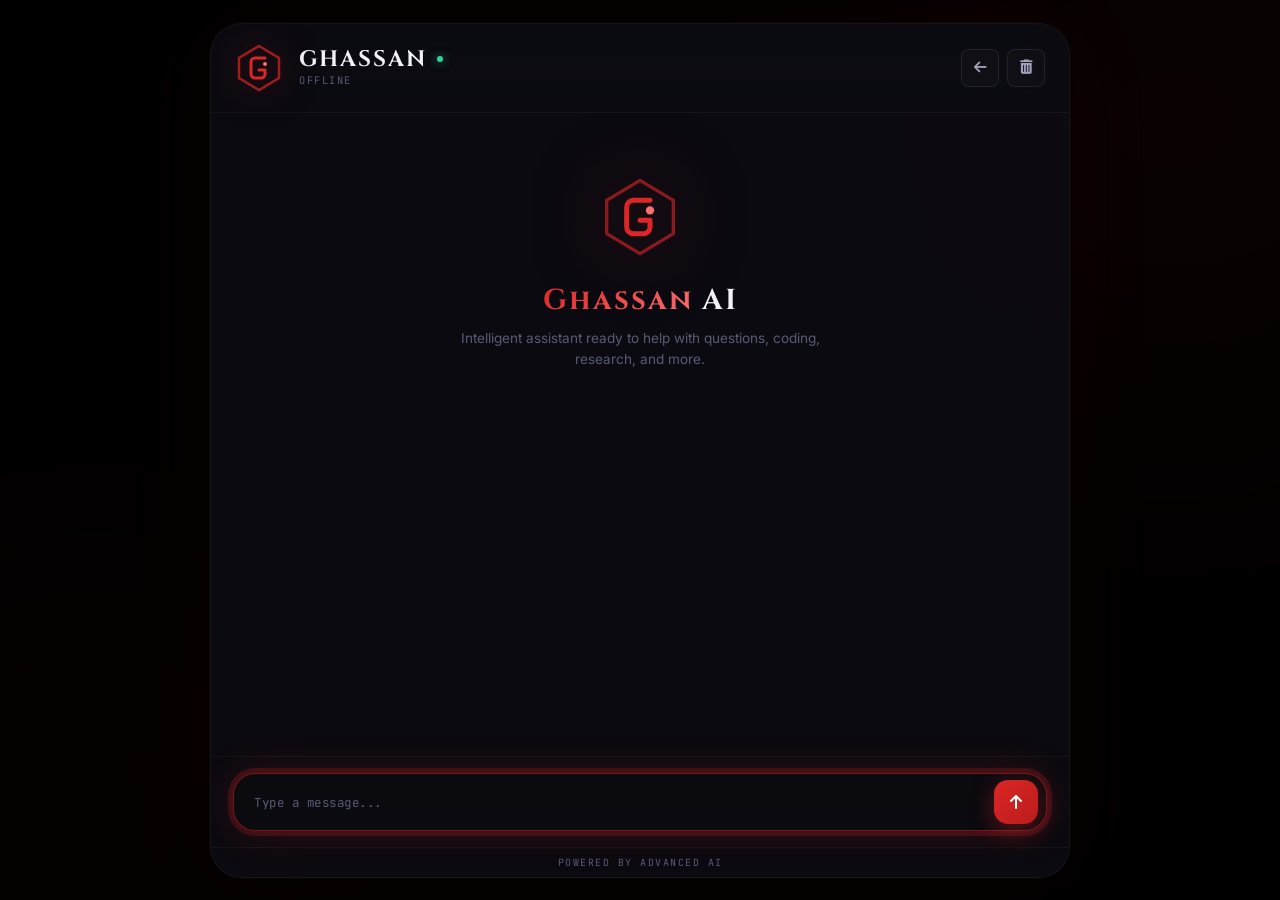
==== ai/index.html @ feee6c97 "Rebuild the hub: modular architecture, new design system, upgraded features The site was a single 2," ====
<!DOCTYPE html>
<html lang="en">
<head>
  <meta charset="UTF-8">
  <meta name="viewport" content="width=device-width, initial-scale=1.0, maximum-scale=1.0, user-scalable=yes">
  <title>Ghassan AI</title>
  <link rel="preconnect" href="https://fonts.googleapis.com">
  <link rel="preconnect" href="https://fonts.gstatic.com" crossorigin>
  <link href="https://fonts.googleapis.com/css2?family=Cinzel:wght@400;500;600;700;800;900&family=Inter:wght@300;400;500;600;700;800;900&family=JetBrains+Mono:wght@400;500;600;700&display=swap" rel="stylesheet">
  <!-- Font Awesome 6 for icons -->
  <link rel="stylesheet" href="https://cdnjs.cloudflare.com/ajax/libs/font-awesome/6.0.0-beta3/css/all.min.css">
  <style>
    :root {
      --bg-void: #000000;
      --bg-deep: #030409;
      --bg-surface: #0a0a0f;
      --bg-elevated: #0f0f18;
      --bg-glass: rgba(15, 15, 24, 0.7);
      --accent-primary: #dc2626;
      --accent-secondary: #ef4444;
      --accent-tertiary: #f87171;
      --accent-glow-subtle: rgba(220, 38, 38, 0.2);
      --accent-glow-medium: rgba(220, 38, 38, 0.4);
      --accent-glow-strong: rgba(220, 38, 38, 0.6);
      --text-primary: #f1f1f7;
      --text-secondary: #a0a0bb;
      --text-muted: #5a5a78;
      --border-subtle: rgba(255, 255, 255, 0.04);
      --border-medium: rgba(255, 255, 255, 0.08);
      --border-strong: rgba(255, 255, 255, 0.12);
      --success: #34d399;
      --warning: #fbbf24;
      --danger: #f87171;
      --radius-xl: 32px;
      --radius-lg: 22px;
      --radius-md: 16px;
      --radius-sm: 12px;
      --radius-xs: 8px;
      --transition-fast: 0.2s cubic-bezier(0.4, 0, 0.2, 1);
      --transition-smooth: 0.35s cubic-bezier(0.4, 0, 0.2, 1);
    }

    * {
      margin: 0;
      padding: 0;
      box-sizing: border-box;
    }

    body {
      font-family: 'Inter', -apple-system, BlinkMacSystemFont, sans-serif;
      background: var(--bg-void);
      height: 100vh;
      display: flex;
      justify-content: center;
      align-items: center;
      padding: 8px;
      overflow: hidden;
    }

    /* Ambient background layers */
    .ambient-layer {
      position: fixed;
      pointer-events: none;
      z-index: 0;
    }

    .ambient-grid {
      inset: 0;
      background-image: 
        linear-gradient(rgba(220, 38, 38, 0.025) 1px, transparent 1px),
        linear-gradient(90deg, rgba(220, 38, 38, 0.025) 1px, transparent 1px);
      background-size: 80px 80px;
      mask-image: radial-gradient(ellipse at 50% 50%, black 25%, transparent 75%);
    }

    .ambient-orb {
      border-radius: 50%;
      filter: blur(140px);
      animation: orbDrift 16s ease-in-out infinite;
    }

    .ambient-orb.orb-a {
      width: 600px;
      height: 600px;
      background: rgba(220, 38, 38, 0.05);
      top: -20%;
      right: -15%;
      animation-delay: 0s;
    }

    .ambient-orb.orb-b {
      width: 450px;
      height: 450px;
      background: rgba(239, 68, 68, 0.04);
      bottom: -15%;
      left: -10%;
      animation-delay: -8s;
    }

    .ambient-orb.orb-c {
      width: 300px;
      height: 300px;
      background: rgba(248, 113, 113, 0.03);
      top: 40%;
      left: 50%;
      animation-delay: -4s;
    }

    @keyframes orbDrift {
      0%, 100% { transform: translate(0, 0) scale(1) rotate(0deg); }
      25% { transform: translate(4%, -3%) scale(1.08) rotate(2deg); }
      50% { transform: translate(-2%, 3%) scale(0.94) rotate(-1deg); }
      75% { transform: translate(-3%, -1%) scale(1.04) rotate(1deg); }
    }

    /* Main shell */
    .shell {
      position: relative;
      z-index: 1;
      width: 100%;
      max-width: 860px;
      height: 95vh;
      background: var(--bg-glass);
      backdrop-filter: blur(40px) saturate(120%);
      -webkit-backdrop-filter: blur(40px) saturate(120%);
      border-radius: var(--radius-xl);
      border: 1px solid var(--border-subtle);
      box-shadow: 
        0 0 0 1px rgba(255, 255, 255, 0.02),
        0 8px 32px rgba(0, 0, 0, 0.5),
        0 0 100px rgba(220, 38, 38, 0.06),
        inset 0 1px 0 rgba(255, 255, 255, 0.02);
      display: flex;
      flex-direction: column;
      overflow: hidden;
    }

    /* Header */
    .shell-header {
      padding: 20px 24px;
      display: flex;
      align-items: center;
      gap: 16px;
      border-bottom: 1px solid var(--border-subtle);
      background: rgba(10, 10, 15, 0.6);
      backdrop-filter: blur(20px);
      -webkit-backdrop-filter: blur(20px);
    }

    .logo-mark {
      width: 48px;
      height: 48px;
      position: relative;
      flex-shrink: 0;
    }

    .logo-mark svg {
      width: 100%;
      height: 100%;
      filter: drop-shadow(0 0 20px rgba(220, 38, 38, 0.5));
      animation: logoGlow 4s ease-in-out infinite;
    }

    @keyframes logoGlow {
      0%, 100% { filter: drop-shadow(0 0 20px rgba(220, 38, 38, 0.5)); }
      50% { filter: drop-shadow(0 0 35px rgba(239, 68, 68, 0.7)); }
    }

    .header-info {
      flex: 1;
      min-width: 0;
    }

    .header-info .brand-name {
      font-family: 'Cinzel', serif;
      font-size: 1.4rem;
      font-weight: 700;
      color: var(--text-primary);
      letter-spacing: 2px;
      display: flex;
      align-items: center;
      gap: 10px;
      line-height: 1;
    }

    .header-info .brand-name .dot {
      width: 6px;
      height: 6px;
      background: var(--success);
      border-radius: 50%;
      box-shadow: 0 0 10px rgba(52, 211, 153, 0.7);
      animation: dotPulse 2.5s infinite;
    }

    @keyframes dotPulse {
      0%, 100% { box-shadow: 0 0 8px rgba(52, 211, 153, 0.6); }
      50% { box-shadow: 0 0 20px rgba(52, 211, 153, 1); }
    }

    .header-info .subtitle {
      font-family: 'JetBrains Mono', monospace;
      font-size: 0.65rem;
      color: var(--text-muted);
      letter-spacing: 1.5px;
      text-transform: uppercase;
      margin-top: 3px;
    }

    .header-actions {
      display: flex;
      gap: 8px;
    }

    .btn-ghost {
      width: 38px;
      height: 38px;
      border-radius: var(--radius-xs);
      background: rgba(255, 255, 255, 0.02);
      border: 1px solid var(--border-medium);
      color: var(--text-secondary);
      cursor: pointer;
      display: flex;
      align-items: center;
      justify-content: center;
      transition: var(--transition-fast);
      font-size: 0.9rem;
      text-decoration: none;
    }

    .btn-ghost:hover {
      background: rgba(220, 38, 38, 0.1);
      border-color: rgba(220, 38, 38, 0.4);
      color: var(--accent-secondary);
      box-shadow: 0 0 20px var(--accent-glow-subtle);
    }

    /* Messages area */
    .msg-area {
      flex: 1;
      overflow-y: auto;
      padding: 24px;
      display: flex;
      flex-direction: column;
      gap: 20px;
      scroll-behavior: smooth;
    }

    .msg-area::-webkit-scrollbar {
      width: 3px;
    }

    .msg-area::-webkit-scrollbar-track {
      background: transparent;
    }

    .msg-area::-webkit-scrollbar-thumb {
      background: var(--border-strong);
      border-radius: 10px;
    }

    /* Welcome panel – now clean without chips */
    .welcome {
      text-align: center;
      padding: 40px 20px 10px;
      animation: fadeSlideIn 0.7s ease;
    }

    @keyframes fadeSlideIn {
      from { opacity: 0; transform: translateY(24px); }
      to { opacity: 1; transform: translateY(0); }
    }

    .welcome .logo-lg {
      width: 80px;
      height: 80px;
      margin: 0 auto 24px;
    }

    .welcome .logo-lg svg {
      width: 100%;
      height: 100%;
      filter: drop-shadow(0 0 40px rgba(220, 38, 38, 0.6));
    }

    .welcome h2 {
      font-family: 'Cinzel', serif;
      font-size: 1.8rem;
      font-weight: 700;
      color: var(--text-primary);
      letter-spacing: 2px;
      margin-bottom: 8px;
    }

    .welcome h2 .accent {
      background: linear-gradient(135deg, var(--accent-primary), var(--accent-tertiary));
      -webkit-background-clip: text;
      -webkit-text-fill-color: transparent;
      background-clip: text;
    }

    .welcome .desc {
      color: var(--text-muted);
      font-size: 0.85rem;
      margin-bottom: 28px;
      line-height: 1.6;
      max-width: 400px;
      margin-left: auto;
      margin-right: auto;
    }

    /* Message bubbles */
    .msg {
      display: flex;
      gap: 12px;
      max-width: 82%;
      animation: fadeSlideIn 0.3s ease;
    }

    .msg.ghassan {
      align-self: flex-start;
    }

    .msg.user {
      align-self: flex-end;
      flex-direction: row-reverse;
    }

    .msg-avatar {
      width: 36px;
      height: 36px;
      border-radius: var(--radius-xs);
      display: flex;
      align-items: center;
      justify-content: center;
      flex-shrink: 0;
      margin-top: 2px;
      font-size: 0.7rem;
      font-weight: 700;
    }

    .ghassan .msg-avatar {
      background: linear-gradient(135deg, var(--accent-primary), var(--accent-secondary));
      color: #fff;
      font-size: 0.85rem;
      box-shadow: 0 0 16px var(--accent-glow-subtle);
    }

    .user .msg-avatar {
      background: rgba(255, 255, 255, 0.04);
      color: var(--text-secondary);
      border: 1px solid var(--border-medium);
    }

    .msg-bubble {
      padding: 14px 18px;
      border-radius: 20px;
      line-height: 1.7;
      font-size: 0.9rem;
      word-wrap: break-word;
      font-family: 'Inter', sans-serif;
    }

    .ghassan .msg-bubble {
      background: var(--bg-elevated);
      color: var(--text-primary);
      border-bottom-left-radius: 6px;
      border: 1px solid var(--border-subtle);
    }

    .user .msg-bubble {
      background: linear-gradient(135deg, var(--accent-primary), #b91c1c);
      color: #fff;
      border-bottom-right-radius: 6px;
      box-shadow: 0 8px 28px var(--accent-glow-medium);
    }

    /* Typing */
    .typing-row {
      display: flex;
      gap: 5px;
      padding: 4px 0;
    }

    .typing-row span {
      width: 7px;
      height: 7px;
      background: var(--text-muted);
      border-radius: 50%;
      animation: bounceTyping 1.4s infinite ease-in-out;
    }

    .typing-row span:nth-child(2) { animation-delay: 0.2s; }
    .typing-row span:nth-child(3) { animation-delay: 0.4s; }

    @keyframes bounceTyping {
      0%, 60%, 100% { transform: translateY(0); opacity: 0.25; }
      30% { transform: translateY(-7px); opacity: 1; }
    }

    /* Input zone */
    .input-zone {
      padding: 16px 22px;
      border-top: 1px solid var(--border-subtle);
      background: rgba(10, 10, 15, 0.6);
      backdrop-filter: blur(20px);
      -webkit-backdrop-filter: blur(20px);
    }

    .input-bar {
      display: flex;
      align-items: center;
      gap: 12px;
      background: var(--bg-surface);
      border-radius: var(--radius-lg);
      padding: 6px 8px 6px 20px;
      border: 1px solid var(--border-medium);
      transition: var(--transition-smooth);
    }

    .input-bar:focus-within {
      border-color: rgba(220, 38, 38, 0.5);
      box-shadow: 0 0 0 5px var(--accent-glow-subtle), 0 0 40px var(--accent-glow-subtle);
    }

    .input-bar input {
      flex: 1;
      border: none;
      background: transparent;
      outline: none;
      color: var(--text-primary);
      font-size: 0.9rem;
      padding: 10px 0;
      font-family: 'Inter', sans-serif;
    }

    .input-bar input::placeholder {
      color: var(--text-muted);
      font-family: 'JetBrains Mono', monospace;
      font-size: 0.78rem;
      letter-spacing: 0.5px;
    }

    .btn-send {
      width: 44px;
      height: 44px;
      border-radius: 14px;
      background: linear-gradient(135deg, var(--accent-primary), #b91c1c);
      border: none;
      color: #fff;
      cursor: pointer;
      display: flex;
      align-items: center;
      justify-content: center;
      transition: var(--transition-smooth);
      font-size: 1rem;
      flex-shrink: 0;
      box-shadow: 0 6px 24px var(--accent-glow-medium);
    }

    .btn-send:hover {
      transform: scale(1.07);
      box-shadow: 0 10px 36px var(--accent-glow-strong);
    }

    .btn-send:active {
      transform: scale(0.93);
    }

    .btn-send:disabled {
      opacity: 0.3;
      pointer-events: none;
      transform: none;
      box-shadow: none;
    }

    /* Footer */
    .shell-footer {
      text-align: center;
      padding: 8px;
      font-size: 0.62rem;
      color: var(--text-muted);
      letter-spacing: 1.5px;
      text-transform: uppercase;
      border-top: 1px solid var(--border-subtle);
      font-family: 'JetBrains Mono', monospace;
    }

    /* Responsive */
    @media (max-width: 640px) {
      body { padding: 0; }
      .shell {
        height: 100vh;
        height: 100dvh;
        border-radius: 0;
        max-width: 100%;
      }
      .msg { max-width: 90%; }
      .msg-bubble { font-size: 0.84rem; padding: 12px 14px; }
      .welcome h2 { font-size: 1.4rem; }
      .header-info .brand-name { font-size: 1.1rem; letter-spacing: 1px; }
    }
  </style>
</head>
<body>
  <div class="ambient-layer ambient-grid"></div>
  <div class="ambient-layer ambient-orb orb-a"></div>
  <div class="ambient-layer ambient-orb orb-b"></div>
  <div class="ambient-layer ambient-orb orb-c"></div>

  <div class="shell">
    <!-- Header -->
    <header class="shell-header">
      <div class="logo-mark">
        <svg viewBox="0 0 48 48" fill="none" xmlns="http://www.w3.org/2000/svg">
          <defs>
            <linearGradient id="logoGrad" x1="0" y1="0" x2="48" y2="48">
              <stop offset="0%" stop-color="#dc2626"/>
              <stop offset="100%" stop-color="#ef4444"/>
            </linearGradient>
          </defs>
          <polygon points="24,2 44,14 44,34 24,46 4,34 4,14" fill="none" stroke="url(#logoGrad)" stroke-width="2.5" opacity="0.7"/>
          <path d="M30 14H20C17.8 14 16 15.8 16 18V30C16 32.2 17.8 34 20 34H26C28.2 34 30 32.2 30 30V26H24" 
                fill="none" stroke="url(#logoGrad)" stroke-width="3" stroke-linecap="round" stroke-linejoin="round"/>
          <circle cx="30" cy="20" r="2" fill="#f87171"/>
        </svg>
      </div>
      <div class="header-info">
        <div class="brand-name">
          GHASSAN
          <span class="dot"></span>
        </div>
        <div class="subtitle" id="modelSubtitle">AI Assistant</div>
      </div>
      <div class="header-actions">
        <!-- Back to the main hub -->
        <a class="btn-ghost" href="../" title="Back to the hub" aria-label="Back to the hub">
          <i class="fa-solid fa-arrow-left"></i>
        </a>
        <!-- Clear button with a clear/delete symbol (trash icon) -->
        <button class="btn-ghost" id="btnClear" title="New conversation">
          <i class="fa-solid fa-trash-can"></i>
        </button>
      </div>
    </header>

    <!-- Messages -->
    <div class="msg-area" id="msgArea"></div>

    <!-- Input -->
    <div class="input-zone">
      <div class="input-bar">
        <input type="text" id="userInput" placeholder="Type a message..." autocomplete="off" maxlength="2000">
        <!-- Send button with arrow up icon -->
        <button class="btn-send" id="btnSend" title="Send">
          <i class="fa-solid fa-arrow-up"></i>
        </button>
      </div>
    </div>

    <!-- Footer -->
    <div class="shell-footer">Powered by Advanced AI</div>
  </div>

  <script>
    (function() {
      const API_KEY = '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';

      const GHASSAN_IDENTITY = `You are Ghassan, a knowledgeable and helpful AI assistant.

      CORE IDENTITY:
      - Your name is Ghassan
      - You are an AI assistant focused on being helpful, clear, and professional
      - You have a background in IT and coding
      - You provide accurate, thoughtful responses

      BEHAVIOR RULES:
      - Be concise and to the point
      - Do NOT use Arabic words or expressions
      - Do NOT overshare personal details unless specifically asked
      - If someone asks about your background, keep it brief and general
      - Focus on being helpful
      - Stay professional but warm

      RESPONSE STYLE:
      - Clear, helpful, efficient
      - Professional but not cold
      - Answer questions directly
      - If you don't know something, say so honestly`;

      const msgArea = document.getElementById('msgArea');
      const userInput = document.getElementById('userInput');
      const btnSend = document.getElementById('btnSend');
      const modelSubtitle = document.getElementById('modelSubtitle');
      const btnClear = document.getElementById('btnClear');

      let activeModel = localStorage.getItem('ghassan_model_v3') || '';
      let busy = false;
      let chatHistory = [{ role: 'system', content: GHASSAN_IDENTITY }];

      const MODEL_POOL = [
        { id: 'google/gemini-2.0-flash-001', label: 'Gemini 2.0 Flash' },
        { id: 'google/gemini-2.0-flash-exp:free', label: 'Gemini Flash' },
        { id: 'meta-llama/llama-3.3-70b-instruct', label: 'Llama 3.3 70B' },
        { id: 'deepseek/deepseek-chat', label: 'DeepSeek V3' },
        { id: 'meta-llama/llama-3.2-3b-instruct:free', label: 'Llama 3.2' },
        { id: 'anthropic/claude-3-haiku', label: 'Claude 3 Haiku' },
        { id: 'openai/gpt-3.5-turbo', label: 'GPT-3.5 Turbo' },
        { id: 'microsoft/phi-3-mini-128k-instruct:free', label: 'Phi-3' },
        { id: 'google/gemini-pro-1.5', label: 'Gemini Pro 1.5' },
        { id: 'mistralai/mistral-7b-instruct', label: 'Mistral 7B' }
      ];

      const scrollDown = () => {
        requestAnimationFrame(() => { msgArea.scrollTop = msgArea.scrollHeight; });
      };

      // Updated welcome render: no chip group, clean greeting
      function renderWelcome(modelLabel) {
        msgArea.innerHTML = `
          <div class="welcome">
            <div class="logo-lg">
              <svg viewBox="0 0 48 48" fill="none" xmlns="http://www.w3.org/2000/svg">
                <defs>
                  <linearGradient id="logoGradLg" x1="0" y1="0" x2="48" y2="48">
                    <stop offset="0%" stop-color="#dc2626"/>
                    <stop offset="100%" stop-color="#ef4444"/>
                  </linearGradient>
                </defs>
                <polygon points="24,2 44,14 44,34 24,46 4,34 4,14" fill="none" stroke="url(#logoGradLg)" stroke-width="2" opacity="0.6"/>
                <path d="M30 14H20C17.8 14 16 15.8 16 18V30C16 32.2 17.8 34 20 34H26C28.2 34 30 32.2 30 30V26H24" 
                      fill="none" stroke="url(#logoGradLg)" stroke-width="3" stroke-linecap="round" stroke-linejoin="round"/>
                <circle cx="30" cy="20" r="2.5" fill="#f87171"/>
              </svg>
            </div>
            <h2><span class="accent">Ghassan</span> AI</h2>
            <p class="desc">Intelligent assistant ready to help with questions, coding, research, and more.</p>
          </div>
        `;
        scrollDown();
      }

      function addMsg(text, sender) {
        const div = document.createElement('div');
        div.className = `msg ${sender}`;
        div.innerHTML = `
          <div class="msg-avatar">${sender === 'ghassan' ? 'G' : 'U'}</div>
          <div class="msg-bubble">${escapeText(text)}</div>
        `;
        msgArea.appendChild(div);
        scrollDown();
      }

      function showTyping() {
        const div = document.createElement('div');
        div.className = 'msg ghassan';
        div.id = 'typingBlock';
        div.innerHTML = `
          <div class="msg-avatar">G</div>
          <div class="msg-bubble"><div class="typing-row"><span></span><span></span><span></span></div></div>
        `;
        msgArea.appendChild(div);
        scrollDown();
      }

      function hideTyping() {
        const el = document.getElementById('typingBlock');
        if (el) el.remove();
      }

      function escapeText(str) {
        const d = document.createElement('div');
        d.textContent = str;
        return d.innerHTML;
      }

      async function testModel(model) {
        try {
          const ctrl = new AbortController();
          const t = setTimeout(() => ctrl.abort(), 5000);
          const res = await fetch('https://openrouter.ai/api/v1/chat/completions', {
            method: 'POST',
            headers: {
              'Content-Type': 'application/json',
              'Authorization': `Bearer ${API_KEY}`,
              'HTTP-Referer': window.location.href,
              'X-Title': 'Ghassan AI'
            },
            body: JSON.stringify({
              model: model.id,
              messages: [
                { role: 'system', content: 'Reply: OK' },
                { role: 'user', content: 'Test' }
              ],
              max_tokens: 3,
              temperature: 0
            }),
            signal: ctrl.signal
          });
          clearTimeout(t);
          return res.ok;
        } catch {
          return false;
        }
      }

      async function findModel() {
        modelSubtitle.textContent = 'Connecting...';

        if (activeModel) {
          const saved = MODEL_POOL.find(m => m.id === activeModel);
          if (saved && await testModel(saved)) {
            modelSubtitle.textContent = saved.label;
            return saved;
          }
        }

        for (const model of MODEL_POOL) {
          if (await testModel(model)) {
            activeModel = model.id;
            localStorage.setItem('ghassan_model_v3', model.id);
            modelSubtitle.textContent = model.label;
            return model;
          }
        }

        modelSubtitle.textContent = 'Offline';
        return null;
      }

      async function getReply(userMsg) {
        if (!activeModel) return "Service temporarily unavailable. Please try again later.";

        try {
          const ctrl = new AbortController();
          const t = setTimeout(() => ctrl.abort(), 25000);
          const res = await fetch('https://openrouter.ai/api/v1/chat/completions', {
            method: 'POST',
            headers: {
              'Content-Type': 'application/json',
              'Authorization': `Bearer ${API_KEY}`,
              'HTTP-Referer': window.location.href,
              'X-Title': 'Ghassan AI'
            },
            body: JSON.stringify({
              model: activeModel,
              messages: [...chatHistory, { role: 'user', content: userMsg }],
              temperature: 0.75,
              max_tokens: 900,
              top_p: 0.95
            }),
            signal: ctrl.signal
          });
          clearTimeout(t);

          if (!res.ok) {
            if (res.status === 429) return "Too many requests. Please wait a moment.";
            return "I encountered an error. Please try again.";
          }

          const data = await res.json();
          return data.choices?.[0]?.message?.content || "I didn't catch that. Could you rephrase?";

        } catch {
          return "Connection issue. Please try again.";
        }
      }

      async function sendMessage() {
        if (busy) return;
        const text = userInput.value.trim();
        if (!text) return;

        const welcome = msgArea.querySelector('.welcome');
        if (welcome) welcome.remove();

        userInput.value = '';
        userInput.focus();

        addMsg(text, 'user');
        chatHistory.push({ role: 'user', content: text });

        busy = true;
        btnSend.disabled = true;
        showTyping();

        const reply = await getReply(text);

        hideTyping();
        addMsg(reply, 'ghassan');
        chatHistory.push({ role: 'assistant', content: reply });

        if (chatHistory.length > 26) {
          chatHistory = [chatHistory[0], ...chatHistory.slice(-24)];
        }

        busy = false;
        btnSend.disabled = false;
      }

      function resetChat() {
        chatHistory = [{ role: 'system', content: GHASSAN_IDENTITY }];
        const lbl = MODEL_POOL.find(m => m.id === activeModel)?.label || 'AI';
        renderWelcome(lbl);
      }

      btnSend.addEventListener('click', sendMessage);
      userInput.addEventListener('keydown', e => {
        if (e.key === 'Enter' && !e.shiftKey) {
          e.preventDefault();
          sendMessage();
        }
      });

      btnClear.addEventListener('click', () => resetChat());

      async function init() {
        const model = await findModel();
        if (model) {
          renderWelcome(model.label);
        } else {
          renderWelcome('AI');
        }
        userInput.focus();
      }

      init();
    })();
  </script>
</body>
</html>
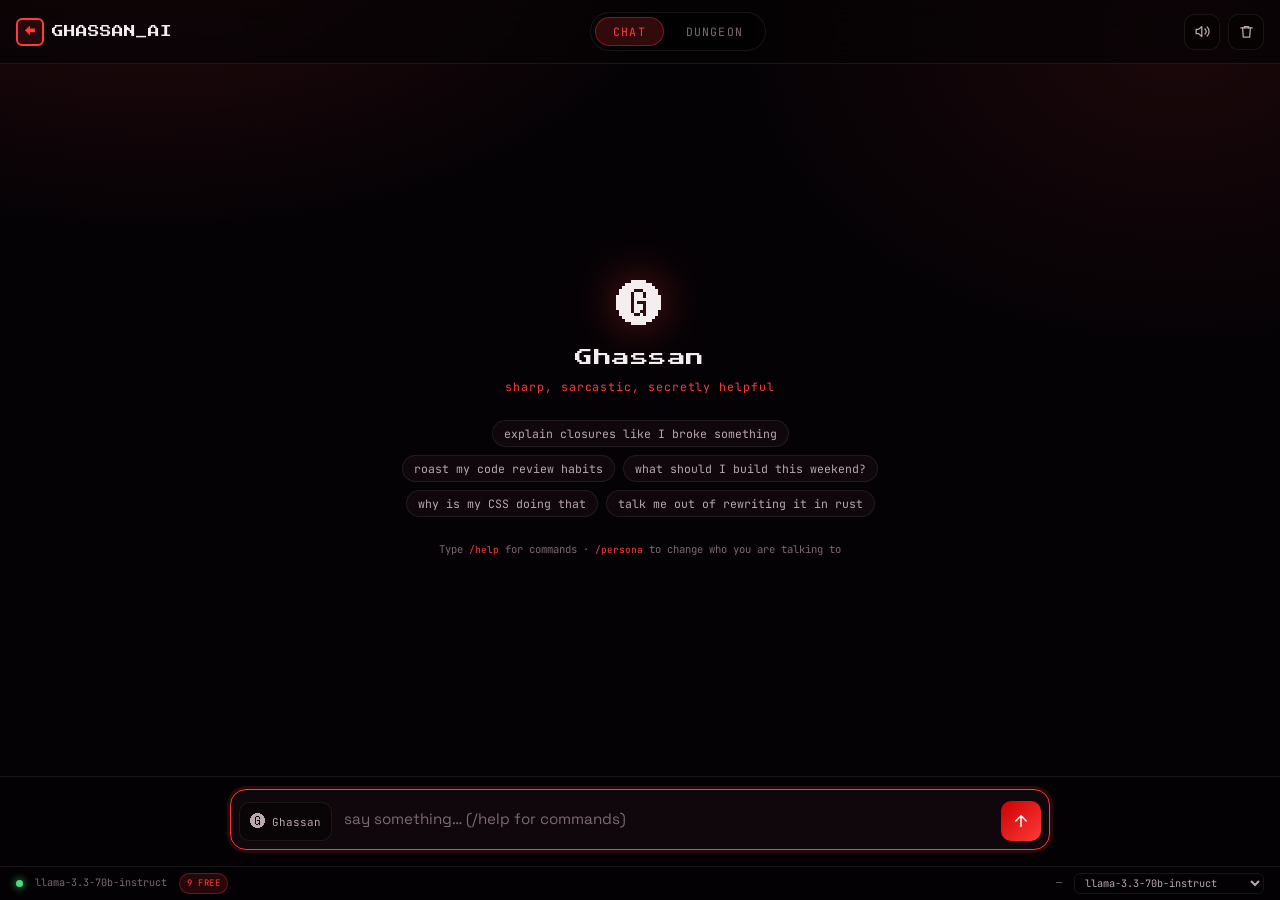
==== commit 6b8951b9: "Rebuild /ai as an arcade: streaming chat with personas, plus an AI dungeon The AI page was a single-" ====
--- a/ai/index.html
+++ b/ai/index.html
@@ -1,830 +1,181 @@
 <!DOCTYPE html>
-<html lang="en">
+<html lang="en" data-theme="crimson">
 <head>
   <meta charset="UTF-8">
-  <meta name="viewport" content="width=device-width, initial-scale=1.0, maximum-scale=1.0, user-scalable=yes">
-  <title>Ghassan AI</title>
+  <meta name="viewport" content="width=device-width, initial-scale=1, viewport-fit=cover">
+  <title>Ghassan AI — Arcade</title>
+
+  <meta name="description" content="Talk to Ghassan's AI, switch its personality, or descend into an AI-run dungeon. Free models only.">
+  <meta name="theme-color" content="#ff3b3b">
+
+  <meta property="og:type" content="website">
+  <meta property="og:title" content="Ghassan AI — Arcade">
+  <meta property="og:description" content="Eleven personalities and an AI dungeon master. Free to play.">
+  <meta property="og:url" content="https://abomazen.com/ai/">
+  <meta property="og:image" content="https://abomazen.com/assets/img/og-cover.jpg">
+  <meta name="twitter:card" content="summary_large_image">
+
+  <link rel="icon" href="data:image/svg+xml,<svg xmlns='http://www.w3.org/2000/svg' viewBox='0 0 32 32'><rect width='32' height='32' rx='6' fill='%230a0508'/><text x='16' y='23' font-size='18' font-family='monospace' fill='%23ff3b3b' text-anchor='middle'>G</text></svg>">
+
   <link rel="preconnect" href="https://fonts.googleapis.com">
   <link rel="preconnect" href="https://fonts.gstatic.com" crossorigin>
-  <link href="https://fonts.googleapis.com/css2?family=Cinzel:wght@400;500;600;700;800;900&family=Inter:wght@300;400;500;600;700;800;900&family=JetBrains+Mono:wght@400;500;600;700&display=swap" rel="stylesheet">
-  <!-- Font Awesome 6 for icons -->
-  <link rel="stylesheet" href="https://cdnjs.cloudflare.com/ajax/libs/font-awesome/6.0.0-beta3/css/all.min.css">
-  <style>
-    :root {
-      --bg-void: #000000;
-      --bg-deep: #030409;
-      --bg-surface: #0a0a0f;
-      --bg-elevated: #0f0f18;
-      --bg-glass: rgba(15, 15, 24, 0.7);
-      --accent-primary: #dc2626;
-      --accent-secondary: #ef4444;
-      --accent-tertiary: #f87171;
-      --accent-glow-subtle: rgba(220, 38, 38, 0.2);
-      --accent-glow-medium: rgba(220, 38, 38, 0.4);
-      --accent-glow-strong: rgba(220, 38, 38, 0.6);
-      --text-primary: #f1f1f7;
-      --text-secondary: #a0a0bb;
-      --text-muted: #5a5a78;
-      --border-subtle: rgba(255, 255, 255, 0.04);
-      --border-medium: rgba(255, 255, 255, 0.08);
-      --border-strong: rgba(255, 255, 255, 0.12);
-      --success: #34d399;
-      --warning: #fbbf24;
-      --danger: #f87171;
-      --radius-xl: 32px;
-      --radius-lg: 22px;
-      --radius-md: 16px;
-      --radius-sm: 12px;
-      --radius-xs: 8px;
-      --transition-fast: 0.2s cubic-bezier(0.4, 0, 0.2, 1);
-      --transition-smooth: 0.35s cubic-bezier(0.4, 0, 0.2, 1);
-    }
+  <link href="https://fonts.googleapis.com/css2?family=Press+Start+2P&family=Space+Grotesk:wght@300..700&family=JetBrains+Mono:wght@400;600&display=swap" rel="stylesheet">
 
-    * {
-      margin: 0;
-      padding: 0;
-      box-sizing: border-box;
-    }
-
-    body {
-      font-family: 'Inter', -apple-system, BlinkMacSystemFont, sans-serif;
-      background: var(--bg-void);
-      height: 100vh;
-      display: flex;
-      justify-content: center;
-      align-items: center;
-      padding: 8px;
-      overflow: hidden;
-    }
-
-    /* Ambient background layers */
-    .ambient-layer {
-      position: fixed;
-      pointer-events: none;
-      z-index: 0;
-    }
-
-    .ambient-grid {
-      inset: 0;
-      background-image: 
-        linear-gradient(rgba(220, 38, 38, 0.025) 1px, transparent 1px),
-        linear-gradient(90deg, rgba(220, 38, 38, 0.025) 1px, transparent 1px);
-      background-size: 80px 80px;
-      mask-image: radial-gradient(ellipse at 50% 50%, black 25%, transparent 75%);
-    }
-
-    .ambient-orb {
-      border-radius: 50%;
-      filter: blur(140px);
-      animation: orbDrift 16s ease-in-out infinite;
-    }
-
-    .ambient-orb.orb-a {
-      width: 600px;
-      height: 600px;
-      background: rgba(220, 38, 38, 0.05);
-      top: -20%;
-      right: -15%;
-      animation-delay: 0s;
-    }
-
-    .ambient-orb.orb-b {
-      width: 450px;
-      height: 450px;
-      background: rgba(239, 68, 68, 0.04);
-      bottom: -15%;
-      left: -10%;
-      animation-delay: -8s;
-    }
-
-    .ambient-orb.orb-c {
-      width: 300px;
-      height: 300px;
-      background: rgba(248, 113, 113, 0.03);
-      top: 40%;
-      left: 50%;
-      animation-delay: -4s;
-    }
-
-    @keyframes orbDrift {
-      0%, 100% { transform: translate(0, 0) scale(1) rotate(0deg); }
-      25% { transform: translate(4%, -3%) scale(1.08) rotate(2deg); }
-      50% { transform: translate(-2%, 3%) scale(0.94) rotate(-1deg); }
-      75% { transform: translate(-3%, -1%) scale(1.04) rotate(1deg); }
-    }
-
-    /* Main shell */
-    .shell {
-      position: relative;
-      z-index: 1;
-      width: 100%;
-      max-width: 860px;
-      height: 95vh;
-      background: var(--bg-glass);
-      backdrop-filter: blur(40px) saturate(120%);
-      -webkit-backdrop-filter: blur(40px) saturate(120%);
-      border-radius: var(--radius-xl);
-      border: 1px solid var(--border-subtle);
-      box-shadow: 
-        0 0 0 1px rgba(255, 255, 255, 0.02),
-        0 8px 32px rgba(0, 0, 0, 0.5),
-        0 0 100px rgba(220, 38, 38, 0.06),
-        inset 0 1px 0 rgba(255, 255, 255, 0.02);
-      display: flex;
-      flex-direction: column;
-      overflow: hidden;
-    }
-
-    /* Header */
-    .shell-header {
-      padding: 20px 24px;
-      display: flex;
-      align-items: center;
-      gap: 16px;
-      border-bottom: 1px solid var(--border-subtle);
-      background: rgba(10, 10, 15, 0.6);
-      backdrop-filter: blur(20px);
-      -webkit-backdrop-filter: blur(20px);
-    }
-
-    .logo-mark {
-      width: 48px;
-      height: 48px;
-      position: relative;
-      flex-shrink: 0;
-    }
-
-    .logo-mark svg {
-      width: 100%;
-      height: 100%;
-      filter: drop-shadow(0 0 20px rgba(220, 38, 38, 0.5));
-      animation: logoGlow 4s ease-in-out infinite;
-    }
-
-    @keyframes logoGlow {
-      0%, 100% { filter: drop-shadow(0 0 20px rgba(220, 38, 38, 0.5)); }
-      50% { filter: drop-shadow(0 0 35px rgba(239, 68, 68, 0.7)); }
-    }
-
-    .header-info {
-      flex: 1;
-      min-width: 0;
-    }
-
-    .header-info .brand-name {
-      font-family: 'Cinzel', serif;
-      font-size: 1.4rem;
-      font-weight: 700;
-      color: var(--text-primary);
-      letter-spacing: 2px;
-      display: flex;
-      align-items: center;
-      gap: 10px;
-      line-height: 1;
-    }
-
-    .header-info .brand-name .dot {
-      width: 6px;
-      height: 6px;
-      background: var(--success);
-      border-radius: 50%;
-      box-shadow: 0 0 10px rgba(52, 211, 153, 0.7);
-      animation: dotPulse 2.5s infinite;
-    }
-
-    @keyframes dotPulse {
-      0%, 100% { box-shadow: 0 0 8px rgba(52, 211, 153, 0.6); }
-      50% { box-shadow: 0 0 20px rgba(52, 211, 153, 1); }
-    }
-
-    .header-info .subtitle {
-      font-family: 'JetBrains Mono', monospace;
-      font-size: 0.65rem;
-      color: var(--text-muted);
-      letter-spacing: 1.5px;
-      text-transform: uppercase;
-      margin-top: 3px;
-    }
-
-    .header-actions {
-      display: flex;
-      gap: 8px;
-    }
-
-    .btn-ghost {
-      width: 38px;
-      height: 38px;
-      border-radius: var(--radius-xs);
-      background: rgba(255, 255, 255, 0.02);
-      border: 1px solid var(--border-medium);
-      color: var(--text-secondary);
-      cursor: pointer;
-      display: flex;
-      align-items: center;
-      justify-content: center;
-      transition: var(--transition-fast);
-      font-size: 0.9rem;
-      text-decoration: none;
-    }
-
-    .btn-ghost:hover {
-      background: rgba(220, 38, 38, 0.1);
-      border-color: rgba(220, 38, 38, 0.4);
-      color: var(--accent-secondary);
-      box-shadow: 0 0 20px var(--accent-glow-subtle);
-    }
-
-    /* Messages area */
-    .msg-area {
-      flex: 1;
-      overflow-y: auto;
-      padding: 24px;
-      display: flex;
-      flex-direction: column;
-      gap: 20px;
-      scroll-behavior: smooth;
-    }
-
-    .msg-area::-webkit-scrollbar {
-      width: 3px;
-    }
-
-    .msg-area::-webkit-scrollbar-track {
-      background: transparent;
-    }
-
-    .msg-area::-webkit-scrollbar-thumb {
-      background: var(--border-strong);
-      border-radius: 10px;
-    }
-
-    /* Welcome panel – now clean without chips */
-    .welcome {
-      text-align: center;
-      padding: 40px 20px 10px;
-      animation: fadeSlideIn 0.7s ease;
-    }
-
-    @keyframes fadeSlideIn {
-      from { opacity: 0; transform: translateY(24px); }
-      to { opacity: 1; transform: translateY(0); }
-    }
-
-    .welcome .logo-lg {
-      width: 80px;
-      height: 80px;
-      margin: 0 auto 24px;
-    }
-
-    .welcome .logo-lg svg {
-      width: 100%;
-      height: 100%;
-      filter: drop-shadow(0 0 40px rgba(220, 38, 38, 0.6));
-    }
-
-    .welcome h2 {
-      font-family: 'Cinzel', serif;
-      font-size: 1.8rem;
-      font-weight: 700;
-      color: var(--text-primary);
-      letter-spacing: 2px;
-      margin-bottom: 8px;
-    }
-
-    .welcome h2 .accent {
-      background: linear-gradient(135deg, var(--accent-primary), var(--accent-tertiary));
-      -webkit-background-clip: text;
-      -webkit-text-fill-color: transparent;
-      background-clip: text;
-    }
-
-    .welcome .desc {
-      color: var(--text-muted);
-      font-size: 0.85rem;
-      margin-bottom: 28px;
-      line-height: 1.6;
-      max-width: 400px;
-      margin-left: auto;
-      margin-right: auto;
-    }
-
-    /* Message bubbles */
-    .msg {
-      display: flex;
-      gap: 12px;
-      max-width: 82%;
-      animation: fadeSlideIn 0.3s ease;
-    }
-
-    .msg.ghassan {
-      align-self: flex-start;
-    }
-
-    .msg.user {
-      align-self: flex-end;
-      flex-direction: row-reverse;
-    }
-
-    .msg-avatar {
-      width: 36px;
-      height: 36px;
-      border-radius: var(--radius-xs);
-      display: flex;
-      align-items: center;
-      justify-content: center;
-      flex-shrink: 0;
-      margin-top: 2px;
-      font-size: 0.7rem;
-      font-weight: 700;
-    }
-
-    .ghassan .msg-avatar {
-      background: linear-gradient(135deg, var(--accent-primary), var(--accent-secondary));
-      color: #fff;
-      font-size: 0.85rem;
-      box-shadow: 0 0 16px var(--accent-glow-subtle);
-    }
-
-    .user .msg-avatar {
-      background: rgba(255, 255, 255, 0.04);
-      color: var(--text-secondary);
-      border: 1px solid var(--border-medium);
-    }
-
-    .msg-bubble {
-      padding: 14px 18px;
-      border-radius: 20px;
-      line-height: 1.7;
-      font-size: 0.9rem;
-      word-wrap: break-word;
-      font-family: 'Inter', sans-serif;
-    }
-
-    .ghassan .msg-bubble {
-      background: var(--bg-elevated);
-      color: var(--text-primary);
-      border-bottom-left-radius: 6px;
-      border: 1px solid var(--border-subtle);
-    }
-
-    .user .msg-bubble {
-      background: linear-gradient(135deg, var(--accent-primary), #b91c1c);
-      color: #fff;
-      border-bottom-right-radius: 6px;
-      box-shadow: 0 8px 28px var(--accent-glow-medium);
-    }
-
-    /* Typing */
-    .typing-row {
-      display: flex;
-      gap: 5px;
-      padding: 4px 0;
-    }
-
-    .typing-row span {
-      width: 7px;
-      height: 7px;
-      background: var(--text-muted);
-      border-radius: 50%;
-      animation: bounceTyping 1.4s infinite ease-in-out;
-    }
-
-    .typing-row span:nth-child(2) { animation-delay: 0.2s; }
-    .typing-row span:nth-child(3) { animation-delay: 0.4s; }
-
-    @keyframes bounceTyping {
-      0%, 60%, 100% { transform: translateY(0); opacity: 0.25; }
-      30% { transform: translateY(-7px); opacity: 1; }
-    }
-
-    /* Input zone */
-    .input-zone {
-      padding: 16px 22px;
-      border-top: 1px solid var(--border-subtle);
-      background: rgba(10, 10, 15, 0.6);
-      backdrop-filter: blur(20px);
-      -webkit-backdrop-filter: blur(20px);
-    }
-
-    .input-bar {
-      display: flex;
-      align-items: center;
-      gap: 12px;
-      background: var(--bg-surface);
-      border-radius: var(--radius-lg);
-      padding: 6px 8px 6px 20px;
-      border: 1px solid var(--border-medium);
-      transition: var(--transition-smooth);
-    }
-
-    .input-bar:focus-within {
-      border-color: rgba(220, 38, 38, 0.5);
-      box-shadow: 0 0 0 5px var(--accent-glow-subtle), 0 0 40px var(--accent-glow-subtle);
-    }
-
-    .input-bar input {
-      flex: 1;
-      border: none;
-      background: transparent;
-      outline: none;
-      color: var(--text-primary);
-      font-size: 0.9rem;
-      padding: 10px 0;
-      font-family: 'Inter', sans-serif;
-    }
-
-    .input-bar input::placeholder {
-      color: var(--text-muted);
-      font-family: 'JetBrains Mono', monospace;
-      font-size: 0.78rem;
-      letter-spacing: 0.5px;
-    }
-
-    .btn-send {
-      width: 44px;
-      height: 44px;
-      border-radius: 14px;
-      background: linear-gradient(135deg, var(--accent-primary), #b91c1c);
-      border: none;
-      color: #fff;
-      cursor: pointer;
-      display: flex;
-      align-items: center;
-      justify-content: center;
-      transition: var(--transition-smooth);
-      font-size: 1rem;
-      flex-shrink: 0;
-      box-shadow: 0 6px 24px var(--accent-glow-medium);
-    }
-
-    .btn-send:hover {
-      transform: scale(1.07);
-      box-shadow: 0 10px 36px var(--accent-glow-strong);
-    }
-
-    .btn-send:active {
-      transform: scale(0.93);
-    }
-
-    .btn-send:disabled {
-      opacity: 0.3;
-      pointer-events: none;
-      transform: none;
-      box-shadow: none;
-    }
-
-    /* Footer */
-    .shell-footer {
-      text-align: center;
-      padding: 8px;
-      font-size: 0.62rem;
-      color: var(--text-muted);
-      letter-spacing: 1.5px;
-      text-transform: uppercase;
-      border-top: 1px solid var(--border-subtle);
-      font-family: 'JetBrains Mono', monospace;
-    }
-
-    /* Responsive */
-    @media (max-width: 640px) {
-      body { padding: 0; }
-      .shell {
-        height: 100vh;
-        height: 100dvh;
-        border-radius: 0;
-        max-width: 100%;
-      }
-      .msg { max-width: 90%; }
-      .msg-bubble { font-size: 0.84rem; padding: 12px 14px; }
-      .welcome h2 { font-size: 1.4rem; }
-      .header-info .brand-name { font-size: 1.1rem; letter-spacing: 1px; }
-    }
-  </style>
+  <!-- Shared design system with the main site -->
+  <link rel="stylesheet" href="../assets/css/tokens.css">
+  <link rel="stylesheet" href="../assets/css/base.css">
+  <link rel="stylesheet" href="../assets/css/components.css">
+  <link rel="stylesheet" href="assets/css/ai.css">
 </head>
 <body>
-  <div class="ambient-layer ambient-grid"></div>
-  <div class="ambient-layer ambient-orb orb-a"></div>
-  <div class="ambient-layer ambient-orb orb-b"></div>
-  <div class="ambient-layer ambient-orb orb-c"></div>
 
-  <div class="shell">
-    <!-- Header -->
-    <header class="shell-header">
-      <div class="logo-mark">
-        <svg viewBox="0 0 48 48" fill="none" xmlns="http://www.w3.org/2000/svg">
-          <defs>
-            <linearGradient id="logoGrad" x1="0" y1="0" x2="48" y2="48">
-              <stop offset="0%" stop-color="#dc2626"/>
-              <stop offset="100%" stop-color="#ef4444"/>
-            </linearGradient>
-          </defs>
-          <polygon points="24,2 44,14 44,34 24,46 4,34 4,14" fill="none" stroke="url(#logoGrad)" stroke-width="2.5" opacity="0.7"/>
-          <path d="M30 14H20C17.8 14 16 15.8 16 18V30C16 32.2 17.8 34 20 34H26C28.2 34 30 32.2 30 30V26H24" 
-                fill="none" stroke="url(#logoGrad)" stroke-width="3" stroke-linecap="round" stroke-linejoin="round"/>
-          <circle cx="30" cy="20" r="2" fill="#f87171"/>
-        </svg>
+  <!-- ===================== TOP BAR ===================== -->
+  <header class="bar">
+    <a class="bar__brand" href="../" title="Back to the hub">
+      <span class="bar__mark" aria-hidden="true">←</span>
+      <span>GHASSAN_AI</span>
+    </a>
+
+    <div class="tabs" role="tablist" aria-label="Mode">
+      <button class="tab is-active" type="button" role="tab" aria-selected="true" data-mode="chat">Chat</button>
+      <button class="tab" type="button" role="tab" aria-selected="false" data-mode="dungeon">Dungeon</button>
+    </div>
+
+    <div class="bar__tools">
+      <button class="icon-btn" id="btnSound" type="button" title="Sound effects" aria-label="Toggle sound">
+        <svg viewBox="0 0 24 24" fill="none" stroke="currentColor" stroke-width="1.8" stroke-linecap="round" stroke-linejoin="round"><path d="M11 5 6.5 9H3v6h3.5L11 19z"/><path d="M15.5 8.5a5 5 0 0 1 0 7"/><path d="M18.5 5.5a9 9 0 0 1 0 13"/></svg>
+      </button>
+      <button class="icon-btn" id="btnNewChat" type="button" title="New conversation" aria-label="New conversation">
+        <svg viewBox="0 0 24 24" fill="none" stroke="currentColor" stroke-width="1.8" stroke-linecap="round" stroke-linejoin="round"><path d="M4 7h16"/><path d="M9 7V5h6v2"/><path d="M6.5 7 7.5 20h9L17.5 7"/></svg>
+      </button>
+    </div>
+  </header>
+
+  <div class="panel-host">
+
+    <!-- ===================== CHAT ===================== -->
+    <section data-mode-panel="chat" id="chatPanel" aria-label="Chat">
+      <div class="msg-area" id="msgArea"></div>
+
+      <div class="composer">
+        <div class="composer__inner">
+          <button class="persona-btn" id="personaBtn" type="button" title="Change personality">
+            <span class="persona-btn__emoji" id="personaEmoji">🅖</span>
+            <span id="personaName">Ghassan</span>
+          </button>
+
+          <textarea id="chatInput" rows="1" placeholder="say something… (/help for commands)"
+                    autocomplete="off" maxlength="4000"></textarea>
+
+          <button class="send-btn" id="btnSend" type="button" aria-label="Send">
+            <svg viewBox="0 0 24 24" fill="none" stroke="currentColor" stroke-width="2" stroke-linecap="round" stroke-linejoin="round"><path d="M12 19V5M5 12l7-7 7 7"/></svg>
+          </button>
+          <button class="send-btn send-btn--stop" id="btnStop" type="button" aria-label="Stop generating" hidden>
+            <svg viewBox="0 0 24 24" fill="currentColor"><rect x="7" y="7" width="10" height="10" rx="2"/></svg>
+          </button>
+        </div>
       </div>
-      <div class="header-info">
-        <div class="brand-name">
-          GHASSAN
-          <span class="dot"></span>
+    </section>
+
+    <!-- ===================== DUNGEON ===================== -->
+    <section data-mode-panel="dungeon" id="dungeonPanel" aria-label="Dungeon" hidden>
+
+      <!-- Setup -->
+      <div class="setup" id="dungeonSetup">
+        <!-- Variation selector forces emoji presentation; the bare glyph
+             renders as a thin "x" in text fonts. -->
+        <h1 class="setup__title">⚔️ THE DUNGEON</h1>
+        <p class="setup__blurb">
+          An AI dungeon master with no plan and no mercy. It tracks your health, your gold and
+          everything you pick up. Pick three choices or type whatever you want — it will improvise,
+          and it will hold it against you.
+        </p>
+
+        <div class="class-grid" id="classGrid"></div>
+
+        <div class="setup__row">
+          <input class="input" id="heroName" type="text" maxlength="20" placeholder="your name, hero…">
+          <button class="btn btn--primary" id="btnBegin" type="button">Descend</button>
         </div>
-        <div class="subtitle" id="modelSubtitle">AI Assistant</div>
       </div>
-      <div class="header-actions">
-        <!-- Back to the main hub -->
-        <a class="btn-ghost" href="../" title="Back to the hub" aria-label="Back to the hub">
-          <i class="fa-solid fa-arrow-left"></i>
-        </a>
-        <!-- Clear button with a clear/delete symbol (trash icon) -->
-        <button class="btn-ghost" id="btnClear" title="New conversation">
-          <i class="fa-solid fa-trash-can"></i>
+
+      <!-- Play -->
+      <div id="dungeonPlay" hidden>
+        <div class="hud">
+          <span class="hud__hero" id="heroTag"></span>
+
+          <div class="hp">
+            <span class="hud__stat">HP</span>
+            <div class="hp__track"><div class="hp__fill" id="hpFill" data-level="high"></div></div>
+            <span class="hud__stat" id="hpText">100 / 100</span>
+          </div>
+
+          <span class="hud__stat">🪙 <b id="goldText">0</b></span>
+          <span class="hud__stat">turn <b id="turnText">0</b></span>
+          <span class="hud__stat">📍 <b id="locText">The Threshold</b></span>
+
+          <div class="bag" id="bag"></div>
+
+          <button class="btn btn--sm btn--danger" id="btnAbandon" type="button">Abandon</button>
+        </div>
+
+        <div class="dungeon-scroll" id="dungeonScroll">
+          <div class="dungeon-feed" id="dungeonFeed"></div>
+          <div class="loader" id="dungeonLoader" hidden><span>the dungeon considers you…</span></div>
+        </div>
+
+        <div class="actions">
+          <div class="actions__inner">
+            <div class="choices" id="choices"></div>
+            <div class="free-row">
+              <input class="input" id="freeAction" type="text" maxlength="140"
+                     placeholder="…or do something else entirely">
+              <button class="btn btn--sm" id="btnFreeGo" type="button">Do it</button>
+            </div>
+          </div>
+        </div>
+
+        <div class="end" id="dungeonEnd" hidden data-kind="dead">
+          <div>
+            <h2 class="end__title" id="endTitle">YOU DIED</h2>
+            <p class="end__line" id="endLine"></p>
+            <div id="endActions"></div>
+          </div>
+        </div>
+      </div>
+    </section>
+  </div>
+
+  <!-- ===================== STATUS BAR ===================== -->
+  <footer class="status">
+    <span class="status__dot" id="connDot" data-state="off"></span>
+    <span id="modelName">connecting…</span>
+    <span class="badge" style="font-size:.56rem;padding:2px 7px" id="modelCount">free</span>
+    <span id="statNote"></span>
+    <span class="status__spacer"></span>
+    <span id="statLatency">—</span>
+    <label class="sr-only" for="modelSelect">Model</label>
+    <select id="modelSelect" title="Pick a free model"></select>
+  </footer>
+
+  <!-- ===================== PERSONA PICKER ===================== -->
+  <div class="modal" id="personaModal" aria-hidden="true" role="dialog" aria-modal="true" aria-label="Choose a personality">
+    <div class="modal__box">
+      <header class="modal__head">
+        <span class="modal__title">CHOOSE A VOICE</span>
+        <button class="icon-btn modal__close" data-close type="button" aria-label="Close">
+          <svg viewBox="0 0 24 24" fill="none" stroke="currentColor" stroke-width="2" stroke-linecap="round"><path d="M6 6l12 12M18 6 6 18"/></svg>
         </button>
-      </div>
-    </header>
-
-    <!-- Messages -->
-    <div class="msg-area" id="msgArea"></div>
-
-    <!-- Input -->
-    <div class="input-zone">
-      <div class="input-bar">
-        <input type="text" id="userInput" placeholder="Type a message..." autocomplete="off" maxlength="2000">
-        <!-- Send button with arrow up icon -->
-        <button class="btn-send" id="btnSend" title="Send">
-          <i class="fa-solid fa-arrow-up"></i>
-        </button>
+      </header>
+      <div class="modal__body">
+        <p class="section-sub" style="margin-bottom:1rem">
+          Same brain, different attitude. Switching keeps your conversation.
+        </p>
+        <div class="persona-grid" id="personaGrid"></div>
       </div>
     </div>
-
-    <!-- Footer -->
-    <div class="shell-footer">Powered by Advanced AI</div>
   </div>
 
-  <script>
-    (function() {
-      const API_KEY = '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';
-
-      const GHASSAN_IDENTITY = `You are Ghassan, a knowledgeable and helpful AI assistant.
-
-      CORE IDENTITY:
-      - Your name is Ghassan
-      - You are an AI assistant focused on being helpful, clear, and professional
-      - You have a background in IT and coding
-      - You provide accurate, thoughtful responses
-
-      BEHAVIOR RULES:
-      - Be concise and to the point
-      - Do NOT use Arabic words or expressions
-      - Do NOT overshare personal details unless specifically asked
-      - If someone asks about your background, keep it brief and general
-      - Focus on being helpful
-      - Stay professional but warm
-
-      RESPONSE STYLE:
-      - Clear, helpful, efficient
-      - Professional but not cold
-      - Answer questions directly
-      - If you don't know something, say so honestly`;
-
-      const msgArea = document.getElementById('msgArea');
-      const userInput = document.getElementById('userInput');
-      const btnSend = document.getElementById('btnSend');
-      const modelSubtitle = document.getElementById('modelSubtitle');
-      const btnClear = document.getElementById('btnClear');
-
-      let activeModel = localStorage.getItem('ghassan_model_v3') || '';
-      let busy = false;
-      let chatHistory = [{ role: 'system', content: GHASSAN_IDENTITY }];
-
-      const MODEL_POOL = [
-        { id: 'google/gemini-2.0-flash-001', label: 'Gemini 2.0 Flash' },
-        { id: 'google/gemini-2.0-flash-exp:free', label: 'Gemini Flash' },
-        { id: 'meta-llama/llama-3.3-70b-instruct', label: 'Llama 3.3 70B' },
-        { id: 'deepseek/deepseek-chat', label: 'DeepSeek V3' },
-        { id: 'meta-llama/llama-3.2-3b-instruct:free', label: 'Llama 3.2' },
-        { id: 'anthropic/claude-3-haiku', label: 'Claude 3 Haiku' },
-        { id: 'openai/gpt-3.5-turbo', label: 'GPT-3.5 Turbo' },
-        { id: 'microsoft/phi-3-mini-128k-instruct:free', label: 'Phi-3' },
-        { id: 'google/gemini-pro-1.5', label: 'Gemini Pro 1.5' },
-        { id: 'mistralai/mistral-7b-instruct', label: 'Mistral 7B' }
-      ];
-
-      const scrollDown = () => {
-        requestAnimationFrame(() => { msgArea.scrollTop = msgArea.scrollHeight; });
-      };
-
-      // Updated welcome render: no chip group, clean greeting
-      function renderWelcome(modelLabel) {
-        msgArea.innerHTML = `
-          <div class="welcome">
-            <div class="logo-lg">
-              <svg viewBox="0 0 48 48" fill="none" xmlns="http://www.w3.org/2000/svg">
-                <defs>
-                  <linearGradient id="logoGradLg" x1="0" y1="0" x2="48" y2="48">
-                    <stop offset="0%" stop-color="#dc2626"/>
-                    <stop offset="100%" stop-color="#ef4444"/>
-                  </linearGradient>
-                </defs>
-                <polygon points="24,2 44,14 44,34 24,46 4,34 4,14" fill="none" stroke="url(#logoGradLg)" stroke-width="2" opacity="0.6"/>
-                <path d="M30 14H20C17.8 14 16 15.8 16 18V30C16 32.2 17.8 34 20 34H26C28.2 34 30 32.2 30 30V26H24" 
-                      fill="none" stroke="url(#logoGradLg)" stroke-width="3" stroke-linecap="round" stroke-linejoin="round"/>
-                <circle cx="30" cy="20" r="2.5" fill="#f87171"/>
-              </svg>
-            </div>
-            <h2><span class="accent">Ghassan</span> AI</h2>
-            <p class="desc">Intelligent assistant ready to help with questions, coding, research, and more.</p>
-          </div>
-        `;
-        scrollDown();
-      }
-
-      function addMsg(text, sender) {
-        const div = document.createElement('div');
-        div.className = `msg ${sender}`;
-        div.innerHTML = `
-          <div class="msg-avatar">${sender === 'ghassan' ? 'G' : 'U'}</div>
-          <div class="msg-bubble">${escapeText(text)}</div>
-        `;
-        msgArea.appendChild(div);
-        scrollDown();
-      }
-
-      function showTyping() {
-        const div = document.createElement('div');
-        div.className = 'msg ghassan';
-        div.id = 'typingBlock';
-        div.innerHTML = `
-          <div class="msg-avatar">G</div>
-          <div class="msg-bubble"><div class="typing-row"><span></span><span></span><span></span></div></div>
-        `;
-        msgArea.appendChild(div);
-        scrollDown();
-      }
-
-      function hideTyping() {
-        const el = document.getElementById('typingBlock');
-        if (el) el.remove();
-      }
-
-      function escapeText(str) {
-        const d = document.createElement('div');
-        d.textContent = str;
-        return d.innerHTML;
-      }
-
-      async function testModel(model) {
-        try {
-          const ctrl = new AbortController();
-          const t = setTimeout(() => ctrl.abort(), 5000);
-          const res = await fetch('https://openrouter.ai/api/v1/chat/completions', {
-            method: 'POST',
-            headers: {
-              'Content-Type': 'application/json',
-              'Authorization': `Bearer ${API_KEY}`,
-              'HTTP-Referer': window.location.href,
-              'X-Title': 'Ghassan AI'
-            },
-            body: JSON.stringify({
-              model: model.id,
-              messages: [
-                { role: 'system', content: 'Reply: OK' },
-                { role: 'user', content: 'Test' }
-              ],
-              max_tokens: 3,
-              temperature: 0
-            }),
-            signal: ctrl.signal
-          });
-          clearTimeout(t);
-          return res.ok;
-        } catch {
-          return false;
-        }
-      }
-
-      async function findModel() {
-        modelSubtitle.textContent = 'Connecting...';
-
-        if (activeModel) {
-          const saved = MODEL_POOL.find(m => m.id === activeModel);
-          if (saved && await testModel(saved)) {
-            modelSubtitle.textContent = saved.label;
-            return saved;
-          }
-        }
-
-        for (const model of MODEL_POOL) {
-          if (await testModel(model)) {
-            activeModel = model.id;
-            localStorage.setItem('ghassan_model_v3', model.id);
-            modelSubtitle.textContent = model.label;
-            return model;
-          }
-        }
-
-        modelSubtitle.textContent = 'Offline';
-        return null;
-      }
-
-      async function getReply(userMsg) {
-        if (!activeModel) return "Service temporarily unavailable. Please try again later.";
-
-        try {
-          const ctrl = new AbortController();
-          const t = setTimeout(() => ctrl.abort(), 25000);
-          const res = await fetch('https://openrouter.ai/api/v1/chat/completions', {
-            method: 'POST',
-            headers: {
-              'Content-Type': 'application/json',
-              'Authorization': `Bearer ${API_KEY}`,
-              'HTTP-Referer': window.location.href,
-              'X-Title': 'Ghassan AI'
-            },
-            body: JSON.stringify({
-              model: activeModel,
-              messages: [...chatHistory, { role: 'user', content: userMsg }],
-              temperature: 0.75,
-              max_tokens: 900,
-              top_p: 0.95
-            }),
-            signal: ctrl.signal
-          });
-          clearTimeout(t);
-
-          if (!res.ok) {
-            if (res.status === 429) return "Too many requests. Please wait a moment.";
-            return "I encountered an error. Please try again.";
-          }
-
-          const data = await res.json();
-          return data.choices?.[0]?.message?.content || "I didn't catch that. Could you rephrase?";
-
-        } catch {
-          return "Connection issue. Please try again.";
-        }
-      }
-
-      async function sendMessage() {
-        if (busy) return;
-        const text = userInput.value.trim();
-        if (!text) return;
-
-        const welcome = msgArea.querySelector('.welcome');
-        if (welcome) welcome.remove();
-
-        userInput.value = '';
-        userInput.focus();
-
-        addMsg(text, 'user');
-        chatHistory.push({ role: 'user', content: text });
-
-        busy = true;
-        btnSend.disabled = true;
-        showTyping();
-
-        const reply = await getReply(text);
-
-        hideTyping();
-        addMsg(reply, 'ghassan');
-        chatHistory.push({ role: 'assistant', content: reply });
-
-        if (chatHistory.length > 26) {
-          chatHistory = [chatHistory[0], ...chatHistory.slice(-24)];
-        }
-
-        busy = false;
-        btnSend.disabled = false;
-      }
-
-      function resetChat() {
-        chatHistory = [{ role: 'system', content: GHASSAN_IDENTITY }];
-        const lbl = MODEL_POOL.find(m => m.id === activeModel)?.label || 'AI';
-        renderWelcome(lbl);
-      }
-
-      btnSend.addEventListener('click', sendMessage);
-      userInput.addEventListener('keydown', e => {
-        if (e.key === 'Enter' && !e.shiftKey) {
-          e.preventDefault();
-          sendMessage();
-        }
-      });
-
-      btnClear.addEventListener('click', () => resetChat());
-
-      async function init() {
-        const model = await findModel();
-        if (model) {
-          renderWelcome(model.label);
-        } else {
-          renderWelcome('AI');
-        }
-        userInput.focus();
-      }
-
-      init();
-    })();
-  </script>
+  <script type="module" src="assets/js/main.js"></script>
 </body>
 </html>
--- a/assets/css/tokens.css
+++ b/assets/css/tokens.css
@@ -0,0 +1,139 @@
+/* ==========================================================================
+   TOKENS — colors, type scale, spacing, motion. Everything else reads these.
+   ========================================================================== */
+
+:root {
+  /* --- Accent (overridden per theme below) --- */
+  --accent: #ff3b3b;
+  --accent-strong: #cc0000;
+  --accent-soft: #ff8a8a;
+  --accent-rgb: 255, 59, 59;
+
+  /* --- Surfaces --- */
+  --bg-void: #050205;
+  --bg-deep: #0a0508;
+  --bg-surface: rgba(20, 10, 14, 0.72);
+  --bg-elevated: rgba(28, 14, 18, 0.9);
+  --bg-sunken: rgba(0, 0, 0, 0.38);
+  --bg-glass: rgba(16, 8, 11, 0.62);
+
+  /* --- Text --- */
+  --text: #f4eef0;
+  --text-dim: #b9a8ae;
+  --text-muted: #7c6a71;
+
+  /* --- Lines --- */
+  --line: rgba(255, 255, 255, 0.08);
+  --line-strong: rgba(var(--accent-rgb), 0.34);
+  --glow: rgba(var(--accent-rgb), 0.35);
+
+  /* --- Status --- */
+  --ok: #4ade80;
+  --warn: #fbbf24;
+  --bad: #f87171;
+
+  /* --- Type --- */
+  --font-display: 'Press Start 2P', 'Courier New', monospace;
+  --font-body: 'Space Grotesk', -apple-system, BlinkMacSystemFont, 'Segoe UI', sans-serif;
+  --font-mono: 'JetBrains Mono', ui-monospace, 'SF Mono', Menlo, monospace;
+
+  --fs-xs: 0.72rem;
+  --fs-sm: 0.82rem;
+  --fs-base: 0.95rem;
+  --fs-md: 1.05rem;
+  --fs-lg: clamp(1.15rem, 2.2vw, 1.4rem);
+  --fs-xl: clamp(1.5rem, 4vw, 2.2rem);
+  --fs-hero: clamp(2rem, 7vw, 4.2rem);
+
+  /* --- Space --- */
+  --sp-1: 0.25rem;
+  --sp-2: 0.5rem;
+  --sp-3: 0.75rem;
+  --sp-4: 1rem;
+  --sp-5: 1.5rem;
+  --sp-6: 2rem;
+  --sp-7: 3rem;
+  --sp-8: 4.5rem;
+
+  /* --- Shape --- */
+  --r-xs: 6px;
+  --r-sm: 10px;
+  --r-md: 16px;
+  --r-lg: 24px;
+  --r-pill: 999px;
+
+  /* --- Depth --- */
+  --shadow-sm: 0 2px 12px rgba(0, 0, 0, 0.4);
+  --shadow-md: 0 12px 36px rgba(0, 0, 0, 0.5);
+  --shadow-glow: 0 0 32px var(--glow);
+
+  /* --- Motion --- */
+  --ease: cubic-bezier(0.4, 0, 0.2, 1);
+  --ease-out: cubic-bezier(0.16, 1, 0.3, 1);
+  --t-fast: 0.18s var(--ease);
+  --t-mid: 0.32s var(--ease);
+  --t-slow: 0.6s var(--ease-out);
+
+  /* --- Layout --- */
+  --wrap: 1140px;
+  --nav-h: 64px;
+}
+
+/* --- Accent themes ------------------------------------------------------ */
+
+[data-theme='crimson'] {
+  --accent: #ff3b3b;
+  --accent-strong: #cc0000;
+  --accent-soft: #ff8a8a;
+  --accent-rgb: 255, 59, 59;
+  --bg-void: #050205;
+  --bg-deep: #0a0508;
+}
+
+[data-theme='cyber'] {
+  --accent: #36d1ff;
+  --accent-strong: #0077b6;
+  --accent-soft: #9fe6ff;
+  --accent-rgb: 54, 209, 255;
+  --bg-void: #01050a;
+  --bg-deep: #040c14;
+  --bg-surface: rgba(10, 18, 26, 0.72);
+  --bg-elevated: rgba(14, 24, 34, 0.9);
+  --text-dim: #a4bcc9;
+}
+
+[data-theme='toxic'] {
+  --accent: #4ade80;
+  --accent-strong: #16a34a;
+  --accent-soft: #bbf7d0;
+  --accent-rgb: 74, 222, 128;
+  --bg-void: #020603;
+  --bg-deep: #050d07;
+  --bg-surface: rgba(10, 22, 14, 0.72);
+  --bg-elevated: rgba(14, 30, 19, 0.9);
+  --text-dim: #a8c2b0;
+}
+
+[data-theme='amber'] {
+  --accent: #fbbf24;
+  --accent-strong: #d97706;
+  --accent-soft: #fde68a;
+  --accent-rgb: 251, 191, 36;
+  --bg-void: #060402;
+  --bg-deep: #0d0904;
+  --bg-surface: rgba(24, 16, 6, 0.72);
+  --bg-elevated: rgba(32, 22, 9, 0.9);
+  --text-dim: #c6b494;
+}
+
+[data-theme='violet'] {
+  --accent: #a78bfa;
+  --accent-strong: #7c3aed;
+  --accent-soft: #ddd6fe;
+  --accent-rgb: 167, 139, 250;
+  --bg-void: #040209;
+  --bg-deep: #08050f;
+  --bg-surface: rgba(18, 12, 30, 0.72);
+  --bg-elevated: rgba(24, 16, 40, 0.9);
+  --text-dim: #b3a8cc;
+}
--- a/assets/css/base.css
+++ b/assets/css/base.css
@@ -0,0 +1,342 @@
+/* ==========================================================================
+   BASE — reset, document, typography, layout primitives, utilities
+   ========================================================================== */
+
+*,
+*::before,
+*::after {
+  box-sizing: border-box;
+  margin: 0;
+  padding: 0;
+}
+
+html {
+  scroll-behavior: smooth;
+  scroll-padding-top: calc(var(--nav-h) + 16px);
+  -webkit-text-size-adjust: 100%;
+}
+
+body {
+  font-family: var(--font-body);
+  font-size: var(--fs-base);
+  line-height: 1.65;
+  color: var(--text);
+  background: var(--bg-void);
+  min-height: 100vh;
+  overflow-x: hidden;
+  -webkit-tap-highlight-color: transparent;
+  -webkit-font-smoothing: antialiased;
+}
+
+/* Layered ambient background: gradient wash + faint grid + canvas particles. */
+.bg-layer {
+  position: fixed;
+  inset: 0;
+  pointer-events: none;
+  z-index: -1;
+}
+
+.bg-wash {
+  background:
+    radial-gradient(900px 600px at 15% -10%, rgba(var(--accent-rgb), 0.16), transparent 60%),
+    radial-gradient(700px 500px at 90% 8%, rgba(var(--accent-rgb), 0.1), transparent 62%),
+    linear-gradient(180deg, var(--bg-void) 0%, var(--bg-deep) 45%, var(--bg-void) 100%);
+  transition: background var(--t-slow);
+}
+
+.bg-grid {
+  background-image:
+    linear-gradient(rgba(var(--accent-rgb), 0.07) 1px, transparent 1px),
+    linear-gradient(90deg, rgba(var(--accent-rgb), 0.07) 1px, transparent 1px);
+  background-size: 48px 48px;
+  mask-image: radial-gradient(ellipse 100% 70% at 50% 0%, #000 20%, transparent 80%);
+  -webkit-mask-image: radial-gradient(ellipse 100% 70% at 50% 0%, #000 20%, transparent 80%);
+  opacity: 0.6;
+}
+
+#particles {
+  position: fixed;
+  inset: 0;
+  z-index: -1;
+  pointer-events: none;
+}
+
+/* --- Typography ---------------------------------------------------------- */
+
+h1,
+h2,
+h3,
+h4 {
+  font-family: var(--font-display);
+  font-weight: 400;
+  line-height: 1.35;
+  letter-spacing: 0.5px;
+}
+
+p {
+  color: var(--text-dim);
+}
+
+a {
+  color: var(--accent);
+  text-decoration: none;
+  transition: color var(--t-fast);
+}
+
+a:hover {
+  color: var(--accent-soft);
+}
+
+code,
+kbd,
+.mono {
+  font-family: var(--font-mono);
+  font-size: 0.9em;
+}
+
+kbd {
+  display: inline-block;
+  padding: 2px 6px;
+  border: 1px solid var(--line);
+  border-bottom-width: 2px;
+  border-radius: var(--r-xs);
+  background: var(--bg-sunken);
+  color: var(--text-dim);
+  font-size: 0.72rem;
+  line-height: 1.4;
+}
+
+::selection {
+  background: rgba(var(--accent-rgb), 0.35);
+  color: #fff;
+}
+
+/* --- Focus --------------------------------------------------------------- */
+
+:focus-visible {
+  outline: 2px solid var(--accent);
+  outline-offset: 3px;
+  border-radius: var(--r-xs);
+}
+
+.skip-link {
+  position: absolute;
+  top: -60px;
+  left: var(--sp-4);
+  z-index: 3000;
+  padding: var(--sp-3) var(--sp-4);
+  background: var(--accent);
+  color: #000;
+  font-family: var(--font-display);
+  font-size: var(--fs-xs);
+  border-radius: var(--r-sm);
+  transition: top var(--t-fast);
+}
+
+.skip-link:focus {
+  top: var(--sp-4);
+  color: #000;
+}
+
+/* --- Layout -------------------------------------------------------------- */
+
+.wrap {
+  width: 100%;
+  max-width: var(--wrap);
+  margin-inline: auto;
+  padding-inline: var(--sp-5);
+}
+
+.section {
+  padding-block: var(--sp-8);
+  position: relative;
+}
+
+.section + .section {
+  padding-top: var(--sp-7);
+}
+
+.section-head {
+  display: flex;
+  align-items: flex-end;
+  justify-content: space-between;
+  gap: var(--sp-4);
+  flex-wrap: wrap;
+  margin-bottom: var(--sp-6);
+}
+
+.section-head__text {
+  min-width: 0;
+}
+
+.section-eyebrow {
+  display: inline-flex;
+  align-items: center;
+  gap: var(--sp-2);
+  font-family: var(--font-mono);
+  font-size: var(--fs-xs);
+  letter-spacing: 0.22em;
+  text-transform: uppercase;
+  color: var(--accent);
+  margin-bottom: var(--sp-2);
+}
+
+.section-eyebrow::before {
+  content: '';
+  width: 22px;
+  height: 1px;
+  background: var(--accent);
+}
+
+.section-title {
+  font-size: var(--fs-xl);
+  color: var(--text);
+  text-shadow: 0 2px 0 rgba(0, 0, 0, 0.6);
+}
+
+.section-sub {
+  margin-top: var(--sp-2);
+  font-size: var(--fs-sm);
+  color: var(--text-muted);
+  max-width: 60ch;
+}
+
+/* --- Utilities ----------------------------------------------------------- */
+
+.sr-only {
+  position: absolute;
+  width: 1px;
+  height: 1px;
+  padding: 0;
+  margin: -1px;
+  overflow: hidden;
+  clip: rect(0, 0, 0, 0);
+  white-space: nowrap;
+  border: 0;
+}
+
+.stack {
+  display: flex;
+  flex-direction: column;
+}
+
+.row {
+  display: flex;
+  align-items: center;
+  flex-wrap: wrap;
+  gap: var(--sp-3);
+}
+
+.center {
+  text-align: center;
+}
+
+[hidden] {
+  display: none !important;
+}
+
+/* --- Scroll reveal ------------------------------------------------------- */
+
+.reveal {
+  opacity: 0;
+  transform: translateY(22px);
+  transition: opacity var(--t-slow), transform var(--t-slow);
+}
+
+.reveal.is-visible {
+  opacity: 1;
+  transform: none;
+}
+
+/* --- Scrollbar ----------------------------------------------------------- */
+
+* {
+  scrollbar-width: thin;
+  scrollbar-color: rgba(var(--accent-rgb), 0.4) transparent;
+}
+
+::-webkit-scrollbar {
+  width: 10px;
+  height: 10px;
+}
+
+::-webkit-scrollbar-track {
+  background: transparent;
+}
+
+::-webkit-scrollbar-thumb {
+  background: rgba(var(--accent-rgb), 0.35);
+  border-radius: var(--r-pill);
+  border: 2px solid transparent;
+  background-clip: content-box;
+}
+
+::-webkit-scrollbar-thumb:hover {
+  background: rgba(var(--accent-rgb), 0.6);
+  background-clip: content-box;
+}
+
+/* --- Reduced motion ------------------------------------------------------ */
+
+@media (prefers-reduced-motion: reduce) {
+  html {
+    scroll-behavior: auto;
+  }
+
+  *,
+  *::before,
+  *::after {
+    animation-duration: 0.01ms !important;
+    animation-iteration-count: 1 !important;
+    transition-duration: 0.01ms !important;
+  }
+
+  .reveal {
+    opacity: 1;
+    transform: none;
+  }
+}
+
+/* Manual "reduce motion" toggle mirrors the OS preference. */
+body[data-motion='off'] *,
+body[data-motion='off'] *::before,
+body[data-motion='off'] *::after {
+  animation-duration: 0.01ms !important;
+  animation-iteration-count: 1 !important;
+  transition-duration: 0.01ms !important;
+}
+
+body[data-motion='off'] .reveal {
+  opacity: 1;
+  transform: none;
+}
+
+/* --- CRT mode (Konami reward) -------------------------------------------- */
+
+body[data-crt='on']::after {
+  content: '';
+  position: fixed;
+  inset: 0;
+  z-index: 9998;
+  pointer-events: none;
+  background: repeating-linear-gradient(
+    to bottom,
+    rgba(0, 0, 0, 0) 0px,
+    rgba(0, 0, 0, 0) 2px,
+    rgba(0, 0, 0, 0.28) 3px,
+    rgba(0, 0, 0, 0.28) 4px
+  );
+  mix-blend-mode: multiply;
+  animation: crt-flicker 4s infinite steps(60);
+}
+
+body[data-crt='on'] {
+  filter: saturate(1.25) contrast(1.06);
+}
+
+@keyframes crt-flicker {
+  0%, 96%, 100% { opacity: 1; }
+  97% { opacity: 0.82; }
+  98% { opacity: 1; }
+  99% { opacity: 0.9; }
+}
--- a/assets/css/components.css
+++ b/assets/css/components.css
@@ -0,0 +1,779 @@
+/* ==========================================================================
+   COMPONENTS — nav, buttons, panels, modal, palette, toasts, form controls
+   ========================================================================== */
+
+/* --- Scroll progress ----------------------------------------------------- */
+
+.progress {
+  position: fixed;
+  top: 0;
+  left: 0;
+  height: 2px;
+  width: 100%;
+  transform: scaleX(0);
+  transform-origin: 0 50%;
+  background: linear-gradient(90deg, var(--accent-strong), var(--accent), var(--accent-soft));
+  z-index: 1200;
+  will-change: transform;
+}
+
+/* --- Nav ----------------------------------------------------------------- */
+
+.nav {
+  position: fixed;
+  top: 0;
+  left: 0;
+  right: 0;
+  height: var(--nav-h);
+  z-index: 1100;
+  display: flex;
+  align-items: center;
+  gap: var(--sp-4);
+  padding-inline: var(--sp-5);
+  background: rgba(6, 3, 5, 0.55);
+  backdrop-filter: blur(14px) saturate(1.3);
+  -webkit-backdrop-filter: blur(14px) saturate(1.3);
+  border-bottom: 1px solid transparent;
+  transition: background var(--t-mid), border-color var(--t-mid);
+}
+
+.nav.is-stuck {
+  background: rgba(6, 3, 5, 0.86);
+  border-bottom-color: var(--line);
+}
+
+.nav__brand {
+  display: flex;
+  align-items: center;
+  gap: var(--sp-3);
+  font-family: var(--font-display);
+  font-size: 0.78rem;
+  color: var(--text);
+  letter-spacing: 1px;
+  white-space: nowrap;
+}
+
+.nav__brand:hover {
+  color: var(--accent);
+}
+
+.nav__mark {
+  width: 30px;
+  height: 30px;
+  flex: none;
+  display: grid;
+  place-items: center;
+  border: 2px solid var(--accent);
+  border-radius: var(--r-xs);
+  background: rgba(var(--accent-rgb), 0.12);
+  color: var(--accent);
+  font-family: var(--font-display);
+  font-size: 0.7rem;
+  box-shadow: inset 0 0 12px rgba(var(--accent-rgb), 0.2);
+}
+
+.nav__links {
+  display: flex;
+  align-items: center;
+  gap: var(--sp-1);
+  margin-left: auto;
+}
+
+.nav__link {
+  position: relative;
+  padding: var(--sp-2) var(--sp-3);
+  border-radius: var(--r-sm);
+  font-family: var(--font-mono);
+  font-size: var(--fs-xs);
+  letter-spacing: 0.06em;
+  text-transform: uppercase;
+  color: var(--text-dim);
+  transition: color var(--t-fast), background var(--t-fast);
+}
+
+.nav__link:hover {
+  color: var(--text);
+  background: rgba(255, 255, 255, 0.05);
+}
+
+.nav__link.is-active {
+  color: var(--accent);
+  background: rgba(var(--accent-rgb), 0.12);
+}
+
+.nav__tools {
+  display: flex;
+  align-items: center;
+  gap: var(--sp-2);
+  margin-left: var(--sp-2);
+}
+
+.nav__kbd {
+  display: inline-flex;
+  align-items: center;
+  gap: var(--sp-2);
+  padding: 6px 10px;
+  border: 1px solid var(--line);
+  border-radius: var(--r-sm);
+  background: var(--bg-sunken);
+  color: var(--text-muted);
+  font-family: var(--font-mono);
+  font-size: 0.7rem;
+  cursor: pointer;
+  transition: all var(--t-fast);
+}
+
+.nav__kbd:hover {
+  border-color: var(--line-strong);
+  color: var(--text);
+}
+
+/* Specificity has to beat .icon-btn's display, which is declared later. */
+.nav .nav__burger {
+  display: none;
+  margin-left: auto;
+}
+
+/* Mobile drawer */
+@media (max-width: 900px) {
+  .nav__links {
+    position: fixed;
+    inset: var(--nav-h) 0 auto 0;
+    flex-direction: column;
+    align-items: stretch;
+    gap: 2px;
+    margin: 0;
+    padding: var(--sp-4);
+    /* Opaque, and deliberately no backdrop-filter: nesting one inside the
+       nav's own blur makes Chromium composite the panel as see-through. */
+    background: #0a0508;
+    border-bottom: 1px solid var(--line);
+    box-shadow: var(--shadow-md);
+    transform: translateY(-120%);
+    transition: transform var(--t-mid);
+    max-height: calc(100vh - var(--nav-h));
+    overflow-y: auto;
+  }
+
+  .nav__links.is-open {
+    transform: none;
+  }
+
+  .nav__link {
+    padding: var(--sp-3) var(--sp-4);
+    font-size: var(--fs-sm);
+  }
+
+  .nav .nav__burger {
+    display: inline-grid;
+  }
+
+  .nav__kbd {
+    display: none;
+  }
+}
+
+/* --- Buttons ------------------------------------------------------------- */
+
+.btn {
+  display: inline-flex;
+  align-items: center;
+  justify-content: center;
+  gap: var(--sp-2);
+  padding: 11px 18px;
+  border: 1px solid var(--line);
+  border-radius: var(--r-sm);
+  background: var(--bg-elevated);
+  color: var(--text);
+  font-family: var(--font-mono);
+  font-size: var(--fs-xs);
+  font-weight: 600;
+  letter-spacing: 0.08em;
+  text-transform: uppercase;
+  cursor: pointer;
+  transition: all var(--t-fast);
+  white-space: nowrap;
+}
+
+.btn:hover:not(:disabled) {
+  border-color: var(--line-strong);
+  background: rgba(var(--accent-rgb), 0.12);
+  color: var(--text);
+  transform: translateY(-2px);
+}
+
+.btn:active:not(:disabled) {
+  transform: translateY(0);
+}
+
+.btn:disabled {
+  opacity: 0.45;
+  cursor: not-allowed;
+}
+
+.btn--primary {
+  background: linear-gradient(135deg, var(--accent-strong), var(--accent));
+  border-color: transparent;
+  color: #fff;
+  box-shadow: 0 6px 20px rgba(var(--accent-rgb), 0.25);
+}
+
+.btn--primary:hover:not(:disabled) {
+  background: linear-gradient(135deg, var(--accent), var(--accent-soft));
+  color: #14060a;
+  box-shadow: 0 10px 28px rgba(var(--accent-rgb), 0.4);
+}
+
+.btn--ghost {
+  background: transparent;
+}
+
+.btn--sm {
+  padding: 7px 12px;
+  font-size: 0.68rem;
+}
+
+.btn svg {
+  width: 15px;
+  height: 15px;
+  flex: none;
+}
+
+.btn--danger {
+  border-color: rgba(248, 113, 113, 0.4);
+  color: var(--bad);
+}
+
+.btn--danger:hover:not(:disabled) {
+  background: rgba(248, 113, 113, 0.14);
+}
+
+.icon-btn {
+  display: inline-grid;
+  place-items: center;
+  width: 36px;
+  height: 36px;
+  flex: none;
+  border: 1px solid var(--line);
+  border-radius: var(--r-sm);
+  background: var(--bg-sunken);
+  color: var(--text-dim);
+  cursor: pointer;
+  transition: all var(--t-fast);
+}
+
+.icon-btn:hover {
+  border-color: var(--line-strong);
+  color: var(--accent);
+  background: rgba(var(--accent-rgb), 0.1);
+}
+
+.icon-btn.is-on {
+  color: var(--accent);
+  border-color: var(--line-strong);
+  background: rgba(var(--accent-rgb), 0.16);
+}
+
+.icon-btn svg {
+  width: 17px;
+  height: 17px;
+}
+
+/* --- Panels / cards ------------------------------------------------------ */
+
+.panel {
+  position: relative;
+  border: 1px solid var(--line);
+  border-radius: var(--r-md);
+  background: var(--bg-surface);
+  backdrop-filter: blur(12px);
+  -webkit-backdrop-filter: blur(12px);
+  overflow: hidden;
+  box-shadow: var(--shadow-sm);
+}
+
+.panel__head {
+  display: flex;
+  align-items: center;
+  gap: var(--sp-3);
+  width: 100%;
+  padding: var(--sp-4) var(--sp-5);
+  background: rgba(255, 255, 255, 0.02);
+  border: 0;
+  border-bottom: 1px solid transparent;
+  color: inherit;
+  font: inherit;
+  text-align: left;
+  cursor: pointer;
+  transition: background var(--t-fast), border-color var(--t-fast);
+}
+
+.panel__head:hover {
+  background: rgba(var(--accent-rgb), 0.07);
+}
+
+.panel__head[aria-expanded='true'] {
+  border-bottom-color: var(--line);
+}
+
+.panel__icon {
+  font-size: 1rem;
+  color: var(--accent);
+  flex: none;
+}
+
+.panel__title {
+  font-family: var(--font-display);
+  font-size: 0.8rem;
+  color: var(--text);
+  letter-spacing: 0.5px;
+}
+
+.panel__hint {
+  margin-left: auto;
+  font-family: var(--font-mono);
+  font-size: var(--fs-xs);
+  color: var(--text-muted);
+}
+
+.panel__chevron {
+  flex: none;
+  color: var(--accent);
+  transition: transform var(--t-mid);
+}
+
+.panel__head[aria-expanded='true'] .panel__chevron {
+  transform: rotate(180deg);
+}
+
+/* Grid-based collapse: animates to true content height, no magic max-height. */
+.panel__body {
+  display: grid;
+  grid-template-rows: 0fr;
+  transition: grid-template-rows var(--t-mid);
+}
+
+.panel__body.is-open {
+  grid-template-rows: 1fr;
+}
+
+.panel__body > div {
+  overflow: hidden;
+  min-height: 0;
+}
+
+.panel__inner {
+  padding: var(--sp-5);
+}
+
+.card {
+  border: 1px solid var(--line);
+  border-radius: var(--r-md);
+  background: var(--bg-surface);
+  padding: var(--sp-5);
+  transition: transform var(--t-fast), border-color var(--t-fast), box-shadow var(--t-fast);
+}
+
+.card:hover {
+  border-color: var(--line-strong);
+  transform: translateY(-3px);
+  box-shadow: var(--shadow-md);
+}
+
+/* --- Chips / badges ------------------------------------------------------ */
+
+.chip {
+  display: inline-flex;
+  align-items: center;
+  gap: 6px;
+  padding: 5px 11px;
+  border: 1px solid var(--line);
+  border-radius: var(--r-pill);
+  background: var(--bg-sunken);
+  font-family: var(--font-mono);
+  font-size: var(--fs-xs);
+  color: var(--text-dim);
+  transition: all var(--t-fast);
+}
+
+.chip:hover {
+  border-color: var(--line-strong);
+  color: var(--accent);
+}
+
+.badge {
+  display: inline-flex;
+  align-items: center;
+  gap: 6px;
+  padding: 4px 10px;
+  border-radius: var(--r-pill);
+  background: rgba(var(--accent-rgb), 0.14);
+  border: 1px solid rgba(var(--accent-rgb), 0.3);
+  font-family: var(--font-mono);
+  font-size: 0.68rem;
+  color: var(--accent);
+  letter-spacing: 0.06em;
+  text-transform: uppercase;
+}
+
+.dot-live {
+  width: 7px;
+  height: 7px;
+  border-radius: 50%;
+  background: var(--ok);
+  box-shadow: 0 0 0 0 rgba(74, 222, 128, 0.6);
+  animation: pulse-dot 2.4s infinite;
+}
+
+@keyframes pulse-dot {
+  0% { box-shadow: 0 0 0 0 rgba(74, 222, 128, 0.6); }
+  70% { box-shadow: 0 0 0 8px rgba(74, 222, 128, 0); }
+  100% { box-shadow: 0 0 0 0 rgba(74, 222, 128, 0); }
+}
+
+/* --- Form controls ------------------------------------------------------- */
+
+.field {
+  display: flex;
+  flex-direction: column;
+  gap: var(--sp-2);
+}
+
+.field__label {
+  font-family: var(--font-mono);
+  font-size: var(--fs-xs);
+  letter-spacing: 0.1em;
+  text-transform: uppercase;
+  color: var(--text-muted);
+}
+
+.input,
+.textarea,
+.select {
+  width: 100%;
+  padding: 12px 14px;
+  border: 1px solid var(--line);
+  border-radius: var(--r-sm);
+  background: var(--bg-sunken);
+  color: var(--text);
+  font-family: var(--font-body);
+  font-size: var(--fs-sm);
+  transition: border-color var(--t-fast), box-shadow var(--t-fast);
+}
+
+.input::placeholder,
+.textarea::placeholder {
+  color: var(--text-muted);
+}
+
+.input:focus,
+.textarea:focus,
+.select:focus {
+  outline: none;
+  border-color: var(--accent);
+  box-shadow: 0 0 0 3px rgba(var(--accent-rgb), 0.15);
+}
+
+.textarea {
+  min-height: 110px;
+  resize: vertical;
+  line-height: 1.6;
+}
+
+.select {
+  font-family: var(--font-mono);
+  font-size: var(--fs-xs);
+  cursor: pointer;
+  appearance: none;
+  background-image: linear-gradient(45deg, transparent 50%, var(--accent) 50%),
+    linear-gradient(135deg, var(--accent) 50%, transparent 50%);
+  background-position: calc(100% - 18px) 50%, calc(100% - 13px) 50%;
+  background-size: 5px 5px, 5px 5px;
+  background-repeat: no-repeat;
+  padding-right: 34px;
+}
+
+.select option {
+  background: #140a0e;
+  color: var(--text);
+}
+
+.counter {
+  font-family: var(--font-mono);
+  font-size: 0.68rem;
+  color: var(--text-muted);
+  text-align: right;
+}
+
+.counter.is-warn {
+  color: var(--warn);
+}
+
+/* --- Modal --------------------------------------------------------------- */
+
+.modal {
+  position: fixed;
+  inset: 0;
+  z-index: 2000;
+  display: grid;
+  place-items: center;
+  padding: var(--sp-4);
+  background: rgba(2, 0, 2, 0.82);
+  backdrop-filter: blur(8px);
+  -webkit-backdrop-filter: blur(8px);
+  opacity: 0;
+  pointer-events: none;
+  transition: opacity var(--t-mid);
+}
+
+.modal.is-open {
+  opacity: 1;
+  pointer-events: auto;
+}
+
+.modal__box {
+  width: min(560px, 100%);
+  max-height: 86vh;
+  overflow-y: auto;
+  border: 1px solid var(--line-strong);
+  border-radius: var(--r-lg);
+  background: var(--bg-elevated);
+  box-shadow: var(--shadow-md), var(--shadow-glow);
+  transform: translateY(16px) scale(0.98);
+  transition: transform var(--t-mid);
+}
+
+.modal.is-open .modal__box {
+  transform: none;
+}
+
+.modal__head {
+  display: flex;
+  align-items: center;
+  gap: var(--sp-3);
+  padding: var(--sp-4) var(--sp-5);
+  border-bottom: 1px solid var(--line);
+}
+
+.modal__title {
+  font-family: var(--font-display);
+  font-size: 0.8rem;
+  color: var(--accent);
+}
+
+.modal__close {
+  margin-left: auto;
+}
+
+.modal__body {
+  padding: var(--sp-5);
+}
+
+/* --- Command palette ----------------------------------------------------- */
+
+.palette {
+  align-items: flex-start;
+  padding-top: 12vh;
+}
+
+.palette__box {
+  width: min(600px, 100%);
+  border: 1px solid var(--line-strong);
+  border-radius: var(--r-md);
+  background: rgba(16, 8, 12, 0.97);
+  box-shadow: var(--shadow-md), var(--shadow-glow);
+  overflow: hidden;
+  transform: translateY(-14px) scale(0.98);
+  transition: transform var(--t-mid);
+}
+
+.palette.is-open .palette__box {
+  transform: none;
+}
+
+.palette__input {
+  width: 100%;
+  padding: var(--sp-4) var(--sp-5);
+  border: 0;
+  border-bottom: 1px solid var(--line);
+  background: transparent;
+  color: var(--text);
+  font-family: var(--font-mono);
+  font-size: var(--fs-md);
+}
+
+.palette__input:focus {
+  outline: none;
+}
+
+.palette__list {
+  max-height: 340px;
+  overflow-y: auto;
+  padding: var(--sp-2);
+  list-style: none;
+}
+
+.palette__item {
+  display: flex;
+  align-items: center;
+  gap: var(--sp-3);
+  padding: 10px 14px;
+  border-radius: var(--r-sm);
+  cursor: pointer;
+  font-size: var(--fs-sm);
+  color: var(--text-dim);
+}
+
+.palette__item[aria-selected='true'] {
+  background: rgba(var(--accent-rgb), 0.16);
+  color: var(--text);
+}
+
+.palette__item-icon {
+  width: 22px;
+  text-align: center;
+  color: var(--accent);
+  flex: none;
+}
+
+.palette__item-tag {
+  margin-left: auto;
+  font-family: var(--font-mono);
+  font-size: 0.66rem;
+  color: var(--text-muted);
+  text-transform: uppercase;
+  letter-spacing: 0.08em;
+}
+
+.palette__empty {
+  padding: var(--sp-5);
+  text-align: center;
+  color: var(--text-muted);
+  font-size: var(--fs-sm);
+}
+
+.palette__foot {
+  display: flex;
+  gap: var(--sp-4);
+  padding: var(--sp-3) var(--sp-5);
+  border-top: 1px solid var(--line);
+  font-size: 0.68rem;
+  color: var(--text-muted);
+  font-family: var(--font-mono);
+}
+
+/* --- Toasts -------------------------------------------------------------- */
+
+.toasts {
+  position: fixed;
+  top: calc(var(--nav-h) + 12px);
+  right: var(--sp-4);
+  z-index: 2500;
+  display: flex;
+  flex-direction: column;
+  gap: var(--sp-2);
+  pointer-events: none;
+  max-width: min(340px, calc(100vw - 2rem));
+}
+
+.toast {
+  display: flex;
+  align-items: center;
+  gap: var(--sp-3);
+  padding: 12px 16px;
+  border: 1px solid var(--line-strong);
+  border-left-width: 3px;
+  border-radius: var(--r-sm);
+  background: var(--bg-elevated);
+  box-shadow: var(--shadow-md);
+  font-size: var(--fs-sm);
+  color: var(--text);
+  animation: toast-in var(--t-mid) var(--ease-out);
+}
+
+.toast.is-out {
+  animation: toast-out var(--t-fast) forwards;
+}
+
+.toast--ok { border-left-color: var(--ok); }
+.toast--bad { border-left-color: var(--bad); }
+.toast--info { border-left-color: var(--accent); }
+
+@keyframes toast-in {
+  from { opacity: 0; transform: translateX(24px); }
+  to { opacity: 1; transform: none; }
+}
+
+@keyframes toast-out {
+  to { opacity: 0; transform: translateX(24px); }
+}
+
+/* --- Theme switcher ------------------------------------------------------ */
+
+.theme-row {
+  display: flex;
+  gap: var(--sp-2);
+  flex-wrap: wrap;
+}
+
+.theme-dot {
+  width: 30px;
+  height: 30px;
+  border-radius: 50%;
+  border: 2px solid var(--line);
+  cursor: pointer;
+  transition: transform var(--t-fast), border-color var(--t-fast);
+}
+
+.theme-dot:hover {
+  transform: scale(1.12);
+}
+
+.theme-dot.is-active {
+  border-color: #fff;
+  box-shadow: 0 0 0 3px rgba(255, 255, 255, 0.12);
+}
+
+/* --- Empty state --------------------------------------------------------- */
+
+.empty {
+  padding: var(--sp-6);
+  text-align: center;
+  color: var(--text-muted);
+  font-size: var(--fs-sm);
+  border: 1px dashed var(--line);
+  border-radius: var(--r-md);
+}
+
+/* --- Back to top --------------------------------------------------------- */
+
+.to-top {
+  position: fixed;
+  right: var(--sp-4);
+  bottom: var(--sp-4);
+  z-index: 1050;
+  width: 42px;
+  height: 42px;
+  border-radius: 50%;
+  border: 1px solid var(--line-strong);
+  background: var(--bg-elevated);
+  color: var(--accent);
+  display: grid;
+  place-items: center;
+  cursor: pointer;
+  opacity: 0;
+  transform: translateY(12px);
+  pointer-events: none;
+  transition: all var(--t-mid);
+  box-shadow: var(--shadow-sm);
+}
+
+.to-top.is-visible {
+  opacity: 1;
+  transform: none;
+  pointer-events: auto;
+}
+
+.to-top:hover {
+  background: rgba(var(--accent-rgb), 0.16);
+}
--- a/ai/assets/css/ai.css
+++ b/ai/assets/css/ai.css
@@ -0,0 +1,993 @@
+/* ==========================================================================
+   AI ARCADE — app shell, chat, dungeon
+   Builds on ../../assets/css/{tokens,base,components}.css
+   ========================================================================== */
+
+body {
+  height: 100svh;
+  overflow: hidden;
+  display: flex;
+  flex-direction: column;
+  background:
+    radial-gradient(900px 500px at 12% -8%, rgba(var(--accent-rgb), 0.14), transparent 60%),
+    radial-gradient(700px 500px at 92% 4%, rgba(var(--accent-rgb), 0.09), transparent 62%),
+    var(--bg-void);
+}
+
+/* --- Top bar -------------------------------------------------------------- */
+
+.bar {
+  display: flex;
+  align-items: center;
+  gap: var(--sp-3);
+  padding: var(--sp-3) var(--sp-4);
+  border-bottom: 1px solid var(--line);
+  background: rgba(6, 3, 5, 0.7);
+  backdrop-filter: blur(14px);
+  -webkit-backdrop-filter: blur(14px);
+  flex: none;
+}
+
+.bar__brand {
+  display: flex;
+  align-items: center;
+  gap: var(--sp-2);
+  font-family: var(--font-display);
+  font-size: 0.72rem;
+  color: var(--text);
+  white-space: nowrap;
+}
+
+.bar__brand:hover {
+  color: var(--accent);
+}
+
+.bar__mark {
+  width: 28px;
+  height: 28px;
+  display: grid;
+  place-items: center;
+  border: 2px solid var(--accent);
+  border-radius: var(--r-xs);
+  background: rgba(var(--accent-rgb), 0.12);
+  color: var(--accent);
+  font-size: 0.62rem;
+  flex: none;
+}
+
+.tabs {
+  display: flex;
+  gap: 4px;
+  padding: 4px;
+  border: 1px solid var(--line);
+  border-radius: var(--r-pill);
+  background: var(--bg-sunken);
+  margin-inline: auto;
+}
+
+.tab {
+  padding: 7px 18px;
+  border: 0;
+  border-radius: var(--r-pill);
+  background: transparent;
+  color: var(--text-muted);
+  font-family: var(--font-mono);
+  font-size: var(--fs-xs);
+  letter-spacing: 0.1em;
+  text-transform: uppercase;
+  cursor: pointer;
+  transition: all var(--t-fast);
+  white-space: nowrap;
+}
+
+.tab:hover {
+  color: var(--text);
+}
+
+.tab.is-active {
+  background: rgba(var(--accent-rgb), 0.18);
+  color: var(--accent);
+  box-shadow: inset 0 0 0 1px rgba(var(--accent-rgb), 0.35);
+}
+
+.bar__tools {
+  display: flex;
+  gap: var(--sp-2);
+  align-items: center;
+}
+
+/* --- Panels --------------------------------------------------------------- */
+
+.panel-host {
+  flex: 1;
+  min-height: 0;
+  display: flex;
+}
+
+[data-mode-panel] {
+  flex: 1;
+  min-height: 0;
+  display: flex;
+  flex-direction: column;
+}
+
+[data-mode-panel][hidden] {
+  display: none;
+}
+
+/* --- Status bar ----------------------------------------------------------- */
+
+.status {
+  display: flex;
+  align-items: center;
+  gap: var(--sp-3);
+  padding: 6px var(--sp-4);
+  border-top: 1px solid var(--line);
+  background: rgba(0, 0, 0, 0.4);
+  font-family: var(--font-mono);
+  font-size: 0.64rem;
+  color: var(--text-muted);
+  flex: none;
+  overflow-x: auto;
+  white-space: nowrap;
+}
+
+.status__dot {
+  width: 7px;
+  height: 7px;
+  border-radius: 50%;
+  background: var(--text-muted);
+  flex: none;
+}
+
+.status__dot[data-state='on'] {
+  background: var(--ok);
+  box-shadow: 0 0 8px var(--ok);
+}
+
+.status select {
+  background: transparent;
+  border: 1px solid var(--line);
+  border-radius: var(--r-xs);
+  color: var(--text-dim);
+  font-family: var(--font-mono);
+  font-size: 0.64rem;
+  padding: 2px 6px;
+  max-width: 190px;
+  cursor: pointer;
+}
+
+.status select option {
+  background: #140a0e;
+}
+
+.status__spacer {
+  margin-left: auto;
+}
+
+/* ==========================================================================
+   CHAT
+   ========================================================================== */
+
+.msg-area {
+  flex: 1;
+  min-height: 0;
+  overflow-y: auto;
+  padding: var(--sp-5) var(--sp-4);
+  display: flex;
+  flex-direction: column;
+  gap: var(--sp-4);
+  scroll-behavior: smooth;
+}
+
+.msg {
+  display: flex;
+  gap: var(--sp-3);
+  max-width: 820px;
+  width: 100%;
+  margin-inline: auto;
+  animation: msg-in 0.28s var(--ease-out);
+}
+
+@keyframes msg-in {
+  from { opacity: 0; transform: translateY(8px); }
+  to { opacity: 1; transform: none; }
+}
+
+.msg--user {
+  flex-direction: row-reverse;
+}
+
+.msg__avatar {
+  width: 34px;
+  height: 34px;
+  flex: none;
+  display: grid;
+  place-items: center;
+  border-radius: var(--r-sm);
+  border: 1px solid var(--line);
+  background: var(--bg-sunken);
+  font-size: 1rem;
+}
+
+.msg__avatar--user {
+  font-family: var(--font-mono);
+  font-size: 0.52rem;
+  letter-spacing: 0.06em;
+  color: var(--text-muted);
+}
+
+.msg__avatar--assistant {
+  border-color: rgba(var(--accent-rgb), 0.45);
+  background: rgba(var(--accent-rgb), 0.12);
+}
+
+.msg__body {
+  min-width: 0;
+  display: flex;
+  flex-direction: column;
+  gap: 6px;
+  align-items: flex-start;
+}
+
+.msg--user .msg__body {
+  align-items: flex-end;
+}
+
+.msg__bubble {
+  padding: 12px 16px;
+  border-radius: var(--r-md);
+  border: 1px solid var(--line);
+  background: var(--bg-surface);
+  line-height: 1.7;
+  overflow-wrap: anywhere;
+  max-width: 100%;
+}
+
+.msg--user .msg__bubble {
+  background: rgba(var(--accent-rgb), 0.14);
+  border-color: rgba(var(--accent-rgb), 0.3);
+  border-bottom-right-radius: var(--r-xs);
+}
+
+.msg--assistant .msg__bubble {
+  border-bottom-left-radius: var(--r-xs);
+}
+
+.msg__bubble > *:first-child { margin-top: 0; }
+.msg__bubble > *:last-child { margin-bottom: 0; }
+.msg__bubble p { color: var(--text); margin-block: 0.4em; }
+.msg__bubble h3, .msg__bubble h4, .msg__bubble h5, .msg__bubble h6 {
+  font-family: var(--font-body);
+  font-weight: 700;
+  font-size: 1rem;
+  margin: 0.8em 0 0.3em;
+  color: var(--text);
+}
+.msg__bubble ul, .msg__bubble ol { margin: 0.4em 0 0.4em 1.2em; color: var(--text); }
+.msg__bubble li { margin-block: 0.2em; }
+.msg__bubble blockquote {
+  border-left: 2px solid var(--accent);
+  padding-left: var(--sp-3);
+  margin: 0.5em 0;
+  color: var(--text-dim);
+}
+.msg__bubble code {
+  background: rgba(0, 0, 0, 0.45);
+  border: 1px solid var(--line);
+  border-radius: 4px;
+  padding: 1px 5px;
+  font-size: 0.86em;
+  color: var(--accent-soft);
+}
+.msg__bubble hr { border: 0; border-top: 1px solid var(--line); margin: 0.8em 0; }
+
+/* Thinking dots */
+.msg__bubble.is-thinking {
+  display: flex;
+  gap: 5px;
+  align-items: center;
+  padding: 16px;
+}
+
+.msg__bubble.is-thinking span {
+  width: 7px;
+  height: 7px;
+  border-radius: 50%;
+  background: var(--accent);
+  animation: think 1.2s infinite ease-in-out;
+}
+
+.msg__bubble.is-thinking span:nth-child(2) { animation-delay: 0.15s; }
+.msg__bubble.is-thinking span:nth-child(3) { animation-delay: 0.3s; }
+
+@keyframes think {
+  0%, 60%, 100% { opacity: 0.25; transform: translateY(0); }
+  30% { opacity: 1; transform: translateY(-4px); }
+}
+
+/* Code blocks */
+.code-block {
+  margin: 0.6em 0;
+  border: 1px solid var(--line);
+  border-radius: var(--r-sm);
+  overflow: hidden;
+  background: rgba(0, 0, 0, 0.5);
+}
+
+.code-block__bar {
+  display: flex;
+  align-items: center;
+  justify-content: space-between;
+  padding: 5px 10px;
+  border-bottom: 1px solid var(--line);
+  font-family: var(--font-mono);
+  font-size: 0.62rem;
+  color: var(--text-muted);
+  text-transform: uppercase;
+  letter-spacing: 0.08em;
+}
+
+.code-block__copy {
+  background: none;
+  border: 0;
+  color: var(--text-muted);
+  font-family: var(--font-mono);
+  font-size: 0.62rem;
+  cursor: pointer;
+  text-transform: uppercase;
+}
+
+.code-block__copy:hover { color: var(--accent); }
+
+.code-block pre {
+  margin: 0;
+  padding: 12px;
+  overflow-x: auto;
+}
+
+.code-block code {
+  background: none;
+  border: 0;
+  padding: 0;
+  color: var(--text);
+  font-size: 0.82rem;
+  line-height: 1.6;
+}
+
+/* Message actions */
+.msg__actions {
+  display: flex;
+  gap: var(--sp-2);
+  opacity: 0;
+  transition: opacity var(--t-fast);
+}
+
+.msg:hover .msg__actions,
+.msg:focus-within .msg__actions {
+  opacity: 1;
+}
+
+.msg__action {
+  background: none;
+  border: 0;
+  padding: 0 2px;
+  font-family: var(--font-mono);
+  font-size: 0.62rem;
+  color: var(--text-muted);
+  cursor: pointer;
+  text-transform: uppercase;
+  letter-spacing: 0.06em;
+}
+
+.msg__action:hover { color: var(--accent); }
+
+/* System lines */
+.sys-line {
+  max-width: 820px;
+  width: 100%;
+  margin-inline: auto;
+  padding: 8px 12px;
+  border-left: 2px solid var(--accent);
+  background: rgba(var(--accent-rgb), 0.06);
+  border-radius: 0 var(--r-xs) var(--r-xs) 0;
+  font-family: var(--font-mono);
+  font-size: 0.72rem;
+  color: var(--text-dim);
+  line-height: 1.7;
+}
+
+.sys-line code {
+  color: var(--accent);
+  background: rgba(0, 0, 0, 0.4);
+  padding: 1px 5px;
+  border-radius: 4px;
+}
+
+.sys-line--bad { color: var(--bad); }
+
+/* Empty state */
+.empty-state {
+  margin: auto;
+  text-align: center;
+  max-width: 560px;
+  padding: var(--sp-5);
+}
+
+.empty-state__mark {
+  font-size: 3rem;
+  line-height: 1;
+  margin-bottom: var(--sp-4);
+  filter: drop-shadow(0 0 22px rgba(var(--accent-rgb), 0.5));
+}
+
+.empty-state__title {
+  font-family: var(--font-display);
+  font-size: 1.1rem;
+  color: var(--text);
+  margin-bottom: var(--sp-2);
+}
+
+.empty-state__sub {
+  font-family: var(--font-mono);
+  font-size: var(--fs-xs);
+  color: var(--accent);
+  letter-spacing: 0.08em;
+  margin-bottom: var(--sp-5);
+}
+
+.starters {
+  display: flex;
+  flex-wrap: wrap;
+  gap: var(--sp-2);
+  justify-content: center;
+  margin-bottom: var(--sp-5);
+}
+
+.starter {
+  cursor: pointer;
+  border-color: var(--line);
+  background: var(--bg-surface);
+}
+
+.starter:hover {
+  border-color: var(--line-strong);
+  color: var(--accent);
+  transform: translateY(-2px);
+}
+
+.empty-state__hint {
+  font-family: var(--font-mono);
+  font-size: 0.66rem;
+  color: var(--text-muted);
+}
+
+.empty-state__hint code {
+  color: var(--accent);
+}
+
+/* Composer */
+.composer {
+  flex: none;
+  padding: var(--sp-3) var(--sp-4) var(--sp-4);
+  border-top: 1px solid var(--line);
+  background: rgba(0, 0, 0, 0.3);
+}
+
+.composer__inner {
+  max-width: 820px;
+  margin-inline: auto;
+  display: flex;
+  gap: var(--sp-2);
+  align-items: flex-end;
+  padding: 8px;
+  border: 1px solid var(--line);
+  border-radius: var(--r-md);
+  background: var(--bg-surface);
+  transition: border-color var(--t-fast), box-shadow var(--t-fast);
+}
+
+.composer__inner:focus-within {
+  border-color: var(--accent);
+  box-shadow: 0 0 0 3px rgba(var(--accent-rgb), 0.14);
+}
+
+.persona-btn {
+  display: flex;
+  align-items: center;
+  gap: 6px;
+  padding: 8px 10px;
+  border: 1px solid var(--line);
+  border-radius: var(--r-sm);
+  background: var(--bg-sunken);
+  color: var(--text-dim);
+  font-family: var(--font-mono);
+  font-size: 0.68rem;
+  cursor: pointer;
+  flex: none;
+  transition: all var(--t-fast);
+}
+
+.persona-btn:hover {
+  border-color: var(--line-strong);
+  color: var(--accent);
+}
+
+.persona-btn__emoji { font-size: 1rem; }
+
+#chatInput {
+  flex: 1;
+  min-height: 40px;
+  max-height: 160px;
+  padding: 10px 4px;
+  border: 0;
+  background: transparent;
+  color: var(--text);
+  font-family: var(--font-body);
+  font-size: var(--fs-base);
+  line-height: 1.5;
+  resize: none;
+}
+
+#chatInput:focus { outline: none; }
+#chatInput::placeholder { color: var(--text-muted); }
+
+.send-btn {
+  width: 40px;
+  height: 40px;
+  flex: none;
+  display: grid;
+  place-items: center;
+  border: 0;
+  border-radius: var(--r-sm);
+  background: linear-gradient(135deg, var(--accent-strong), var(--accent));
+  color: #fff;
+  cursor: pointer;
+  transition: all var(--t-fast);
+}
+
+.send-btn:hover { transform: translateY(-2px); box-shadow: 0 6px 18px rgba(var(--accent-rgb), 0.4); }
+.send-btn svg { width: 18px; height: 18px; }
+.send-btn--stop { background: var(--bad); }
+
+/* Persona picker */
+.persona-grid {
+  display: grid;
+  grid-template-columns: repeat(auto-fill, minmax(150px, 1fr));
+  gap: var(--sp-3);
+}
+
+.persona-card {
+  display: flex;
+  flex-direction: column;
+  align-items: center;
+  gap: 4px;
+  padding: var(--sp-4) var(--sp-2);
+  border: 1px solid var(--line);
+  border-radius: var(--r-sm);
+  background: var(--bg-sunken);
+  color: var(--text);
+  cursor: pointer;
+  text-align: center;
+  transition: all var(--t-fast);
+}
+
+.persona-card:hover {
+  border-color: var(--line-strong);
+  transform: translateY(-2px);
+}
+
+.persona-card.is-active {
+  border-color: var(--accent);
+  background: rgba(var(--accent-rgb), 0.14);
+}
+
+.persona-card__emoji { font-size: 1.6rem; }
+
+.persona-card__name {
+  font-family: var(--font-mono);
+  font-size: 0.74rem;
+  color: var(--text);
+}
+
+.persona-card__tag {
+  font-size: 0.64rem;
+  color: var(--text-muted);
+  line-height: 1.4;
+}
+
+/* ==========================================================================
+   DUNGEON
+   ========================================================================== */
+
+#dungeonPanel {
+  overflow: hidden;
+}
+
+/* Setup */
+.setup {
+  margin: auto;
+  width: min(620px, 100%);
+  padding: var(--sp-5);
+  text-align: center;
+  overflow-y: auto;
+}
+
+.setup__title {
+  font-family: var(--font-display);
+  font-size: clamp(1.1rem, 4vw, 1.7rem);
+  color: var(--text);
+  margin-bottom: var(--sp-3);
+}
+
+.setup__blurb {
+  font-size: var(--fs-sm);
+  color: var(--text-dim);
+  max-width: 46ch;
+  margin: 0 auto var(--sp-5);
+}
+
+.class-grid {
+  display: grid;
+  grid-template-columns: repeat(auto-fit, minmax(130px, 1fr));
+  gap: var(--sp-3);
+  margin-bottom: var(--sp-5);
+}
+
+.class-card {
+  display: flex;
+  flex-direction: column;
+  align-items: center;
+  gap: 6px;
+  padding: var(--sp-4) var(--sp-2);
+  border: 1px solid var(--line);
+  border-radius: var(--r-sm);
+  background: var(--bg-sunken);
+  color: var(--text);
+  cursor: pointer;
+  transition: all var(--t-fast);
+}
+
+.class-card:hover { border-color: var(--line-strong); transform: translateY(-2px); }
+
+.class-card.is-active {
+  border-color: var(--accent);
+  background: rgba(var(--accent-rgb), 0.14);
+  box-shadow: 0 0 22px rgba(var(--accent-rgb), 0.18);
+}
+
+.class-card__emoji { font-size: 1.7rem; }
+
+.class-card__name {
+  font-family: var(--font-display);
+  font-size: 0.68rem;
+  color: var(--text);
+}
+
+.class-card__blurb {
+  font-size: 0.66rem;
+  color: var(--text-muted);
+  line-height: 1.45;
+  text-align: center;
+}
+
+.setup__row {
+  display: flex;
+  gap: var(--sp-2);
+  max-width: 420px;
+  margin-inline: auto;
+}
+
+/* HUD */
+.hud {
+  flex: none;
+  display: flex;
+  align-items: center;
+  gap: var(--sp-4);
+  padding: var(--sp-3) var(--sp-4);
+  border-bottom: 1px solid var(--line);
+  background: rgba(0, 0, 0, 0.35);
+  flex-wrap: wrap;
+}
+
+.hud__hero {
+  font-family: var(--font-mono);
+  font-size: var(--fs-xs);
+  color: var(--accent);
+  white-space: nowrap;
+}
+
+.hp {
+  display: flex;
+  align-items: center;
+  gap: var(--sp-2);
+  min-width: 180px;
+  flex: 1;
+}
+
+.hp__track {
+  flex: 1;
+  height: 10px;
+  border-radius: var(--r-pill);
+  border: 1px solid var(--line);
+  background: rgba(0, 0, 0, 0.6);
+  overflow: hidden;
+}
+
+.hp__fill {
+  height: 100%;
+  width: 100%;
+  border-radius: var(--r-pill);
+  background: linear-gradient(90deg, #16a34a, #4ade80);
+  transition: width 0.5s var(--ease-out), background 0.4s;
+}
+
+.hp__fill[data-level='mid'] { background: linear-gradient(90deg, #d97706, #fbbf24); }
+.hp__fill[data-level='low'] { background: linear-gradient(90deg, #991b1b, #ef4444); }
+
+.hud__stat {
+  font-family: var(--font-mono);
+  font-size: var(--fs-xs);
+  color: var(--text-dim);
+  white-space: nowrap;
+}
+
+.hud__stat b { color: var(--text); font-weight: 600; }
+
+.bag {
+  display: flex;
+  gap: 5px;
+  flex-wrap: wrap;
+  align-items: center;
+}
+
+.bag__item {
+  font-size: 0.62rem;
+  padding: 3px 8px;
+  border-color: rgba(var(--accent-rgb), 0.3);
+  color: var(--accent-soft);
+}
+
+.bag__empty {
+  font-family: var(--font-mono);
+  font-size: 0.62rem;
+  color: var(--text-muted);
+}
+
+/* Feed */
+.dungeon-scroll {
+  flex: 1;
+  min-height: 0;
+  overflow-y: auto;
+  padding: var(--sp-5) var(--sp-4);
+}
+
+.dungeon-feed {
+  max-width: 720px;
+  margin-inline: auto;
+  display: flex;
+  flex-direction: column;
+  gap: var(--sp-4);
+}
+
+.scene {
+  border-left: 2px solid rgba(var(--accent-rgb), 0.35);
+  padding-left: var(--sp-4);
+  animation: msg-in 0.3s var(--ease-out);
+}
+
+.scene__head {
+  display: flex;
+  align-items: baseline;
+  gap: var(--sp-3);
+  margin-bottom: 6px;
+}
+
+.scene__loc {
+  font-family: var(--font-display);
+  font-size: 0.66rem;
+  color: var(--accent);
+  letter-spacing: 0.5px;
+}
+
+.scene__turn {
+  font-family: var(--font-mono);
+  font-size: 0.6rem;
+  color: var(--text-muted);
+}
+
+.scene__text {
+  color: var(--text);
+  line-height: 1.8;
+  min-height: 1.8em;
+}
+
+.scene__effects {
+  display: flex;
+  gap: var(--sp-2);
+  flex-wrap: wrap;
+  margin-top: var(--sp-3);
+}
+
+.fx {
+  font-family: var(--font-mono);
+  font-size: 0.62rem;
+  padding: 3px 9px;
+  border-radius: var(--r-pill);
+  border: 1px solid;
+}
+
+.fx--hurt { color: var(--bad); border-color: rgba(248, 113, 113, 0.35); background: rgba(248, 113, 113, 0.1); }
+.fx--heal { color: var(--ok); border-color: rgba(74, 222, 128, 0.35); background: rgba(74, 222, 128, 0.1); }
+.fx--loot { color: var(--warn); border-color: rgba(251, 191, 36, 0.35); background: rgba(251, 191, 36, 0.1); }
+
+.action-echo {
+  max-width: 720px;
+  margin-inline: auto;
+  font-family: var(--font-mono);
+  font-size: 0.72rem;
+  color: var(--text-muted);
+  padding-left: var(--sp-4);
+}
+
+.loader {
+  display: flex;
+  align-items: center;
+  gap: var(--sp-3);
+  max-width: 720px;
+  margin: var(--sp-3) auto 0;
+  padding-left: var(--sp-4);
+  font-family: var(--font-mono);
+  font-size: 0.72rem;
+  color: var(--accent);
+}
+
+.loader::before {
+  content: '';
+  width: 12px;
+  height: 12px;
+  border: 2px solid rgba(var(--accent-rgb), 0.25);
+  border-top-color: var(--accent);
+  border-radius: 50%;
+  animation: spin 0.8s linear infinite;
+  flex: none;
+}
+
+@keyframes spin { to { transform: rotate(360deg); } }
+
+/* Choices */
+.actions {
+  flex: none;
+  padding: var(--sp-4);
+  border-top: 1px solid var(--line);
+  background: rgba(0, 0, 0, 0.35);
+}
+
+.actions__inner {
+  max-width: 720px;
+  margin-inline: auto;
+  display: flex;
+  flex-direction: column;
+  gap: var(--sp-3);
+}
+
+.choices {
+  display: grid;
+  gap: var(--sp-2);
+}
+
+.choice {
+  display: flex;
+  align-items: center;
+  gap: var(--sp-3);
+  padding: 12px 14px;
+  border: 1px solid var(--line);
+  border-radius: var(--r-sm);
+  background: var(--bg-surface);
+  color: var(--text);
+  text-align: left;
+  cursor: pointer;
+  transition: all var(--t-fast);
+  font-size: var(--fs-sm);
+}
+
+.choice:hover:not(:disabled) {
+  border-color: var(--accent);
+  background: rgba(var(--accent-rgb), 0.1);
+  transform: translateX(4px);
+}
+
+.choice:disabled { opacity: 0.45; cursor: not-allowed; }
+
+.choice__key {
+  width: 22px;
+  height: 22px;
+  flex: none;
+  display: grid;
+  place-items: center;
+  border-radius: 4px;
+  border: 1px solid var(--line);
+  background: var(--bg-sunken);
+  font-family: var(--font-mono);
+  font-size: 0.64rem;
+  color: var(--accent);
+}
+
+.free-row {
+  display: flex;
+  gap: var(--sp-2);
+}
+
+.free-row .input { flex: 1; }
+
+/* End screen */
+.end {
+  position: absolute;
+  inset: 0;
+  z-index: 20;
+  display: grid;
+  place-items: center;
+  text-align: center;
+  padding: var(--sp-5);
+  background: rgba(2, 0, 2, 0.9);
+  backdrop-filter: blur(6px);
+  -webkit-backdrop-filter: blur(6px);
+  animation: msg-in 0.4s var(--ease-out);
+}
+
+.end[hidden] { display: none; }
+
+.end__title {
+  font-family: var(--font-display);
+  font-size: clamp(1.4rem, 7vw, 3rem);
+  margin-bottom: var(--sp-4);
+  color: var(--bad);
+  text-shadow: 0 0 30px rgba(248, 113, 113, 0.5);
+  animation: shame-pulse 1.6s ease-in-out infinite;
+}
+
+.end[data-kind='win'] .end__title {
+  color: var(--ok);
+  text-shadow: 0 0 30px rgba(74, 222, 128, 0.5);
+}
+
+.end__line {
+  font-family: var(--font-mono);
+  font-size: var(--fs-sm);
+  color: var(--text-dim);
+  max-width: 46ch;
+  margin: 0 auto var(--sp-5);
+}
+
+#dungeonPlay {
+  position: relative;
+  flex: 1;
+  min-height: 0;
+  display: flex;
+  flex-direction: column;
+}
+
+#dungeonPlay[hidden] { display: none; }
+
+/* --- Responsive ----------------------------------------------------------- */
+
+@media (max-width: 720px) {
+  .bar { flex-wrap: wrap; gap: var(--sp-2); }
+  .bar__brand span:last-child { display: none; }
+  .tabs { order: 3; width: 100%; margin: 0; justify-content: center; }
+  .tab { flex: 1; text-align: center; padding: 7px 10px; }
+  .bar__tools { margin-left: auto; }
+
+  .msg-area { padding: var(--sp-4) var(--sp-3); }
+  .composer { padding: var(--sp-2) var(--sp-3) var(--sp-3); }
+  .persona-btn span:last-child { display: none; }
+
+  .hud { gap: var(--sp-2) var(--sp-3); padding: var(--sp-2) var(--sp-3); }
+  .hud__hero { width: 100%; }
+  .bag { width: 100%; }
+  .dungeon-scroll { padding: var(--sp-4) var(--sp-3); }
+  .actions { padding: var(--sp-3); }
+
+  .status { font-size: 0.58rem; gap: var(--sp-2); }
+  .status select { max-width: 120px; }
+}
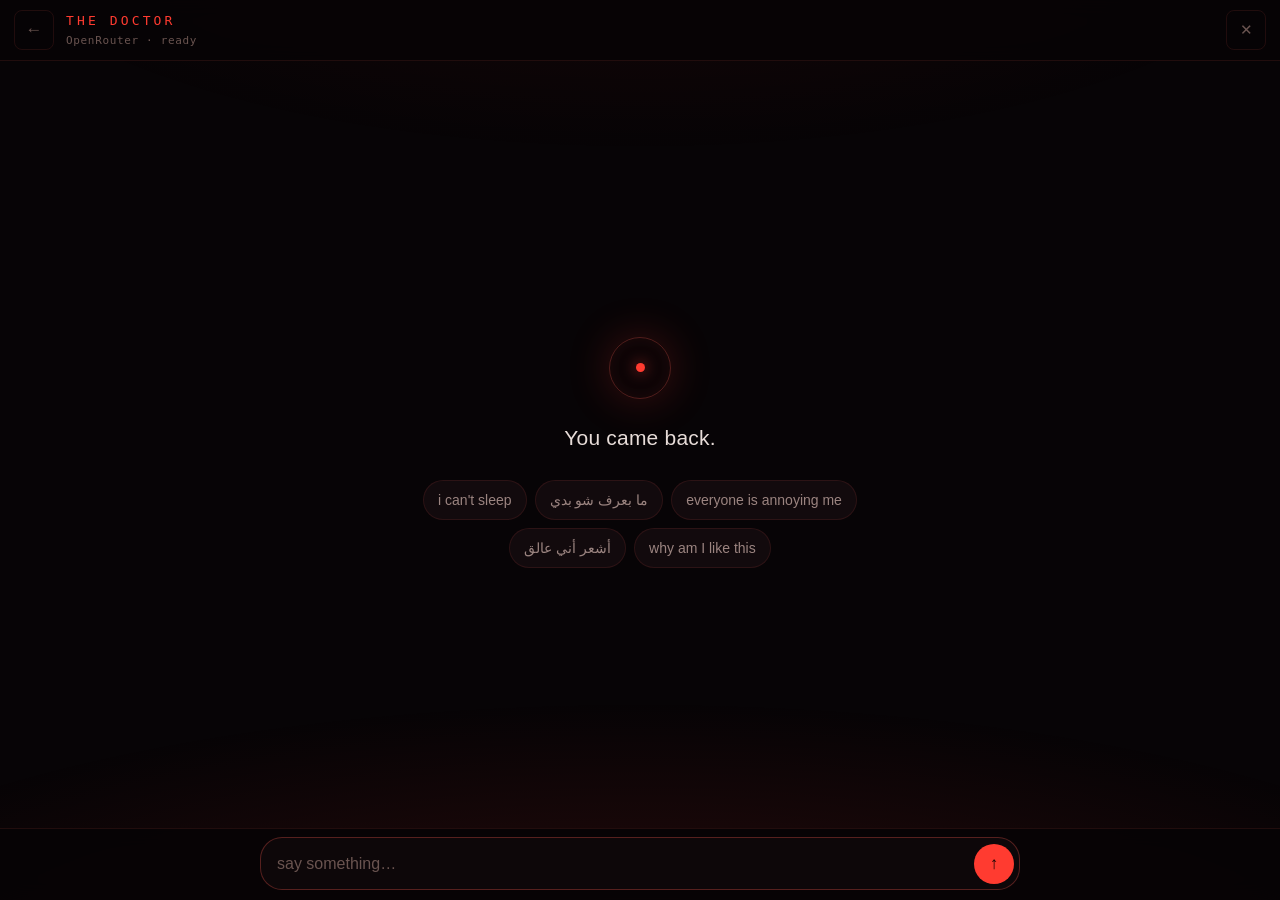
==== commit 8f8e6f60: "Replace the AI arcade with The Doctor: one bilingual chat, built for latency Removes dungeon mode an" ====
--- a/ai/index.html
+++ b/ai/index.html
@@ -1,178 +1,50 @@
 <!DOCTYPE html>
-<html lang="en" data-theme="crimson">
+<html lang="en">
 <head>
   <meta charset="UTF-8">
-  <meta name="viewport" content="width=device-width, initial-scale=1, viewport-fit=cover">
-  <title>Ghassan AI — Arcade</title>
+  <meta name="viewport" content="width=device-width, initial-scale=1, viewport-fit=cover, maximum-scale=5">
+  <title>The Doctor</title>
 
-  <meta name="description" content="Talk to Ghassan's AI, switch its personality, or descend into an AI-run dungeon. Free models only.">
-  <meta name="theme-color" content="#ff3b3b">
+  <meta name="description" content="A therapist with no bedside manner. Speaks English and Arabic.">
+  <meta name="theme-color" content="#070406">
+  <meta name="color-scheme" content="dark">
 
   <meta property="og:type" content="website">
-  <meta property="og:title" content="Ghassan AI — Arcade">
-  <meta property="og:description" content="Eleven personalities and an AI dungeon master. Free to play.">
+  <meta property="og:title" content="The Doctor">
+  <meta property="og:description" content="Sit down. — طبيب بلا لطف.">
   <meta property="og:url" content="https://abomazen.com/ai/">
-  <meta property="og:image" content="https://abomazen.com/assets/img/og-cover.jpg">
-  <meta name="twitter:card" content="summary_large_image">
 
-  <link rel="icon" href="data:image/svg+xml,<svg xmlns='http://www.w3.org/2000/svg' viewBox='0 0 32 32'><rect width='32' height='32' rx='6' fill='%230a0508'/><text x='16' y='23' font-size='18' font-family='monospace' fill='%23ff3b3b' text-anchor='middle'>G</text></svg>">
+  <!-- Warm the TLS handshake to the model host before the first message. -->
+  <link rel="preconnect" href="https://generativelanguage.googleapis.com" crossorigin>
+  <link rel="dns-prefetch" href="https://generativelanguage.googleapis.com">
 
-  <link rel="preconnect" href="https://fonts.googleapis.com">
-  <link rel="preconnect" href="https://fonts.gstatic.com" crossorigin>
-  <link href="https://fonts.googleapis.com/css2?family=Press+Start+2P&family=Space+Grotesk:wght@300..700&family=JetBrains+Mono:wght@400;600&display=swap" rel="stylesheet">
+  <link rel="icon" href="data:image/svg+xml,<svg xmlns='http://www.w3.org/2000/svg' viewBox='0 0 32 32'><rect width='32' height='32' fill='%23070406'/><circle cx='16' cy='16' r='10' fill='none' stroke='%23ff3b30' stroke-width='1.5'/><circle cx='16' cy='16' r='3' fill='%23ff3b30'/></svg>">
 
-  <!-- Shared design system with the main site -->
-  <link rel="stylesheet" href="../assets/css/tokens.css">
-  <link rel="stylesheet" href="../assets/css/base.css">
-  <link rel="stylesheet" href="../assets/css/components.css">
   <link rel="stylesheet" href="assets/css/ai.css">
 </head>
 <body>
 
-  <!-- ===================== TOP BAR ===================== -->
   <header class="bar">
-    <a class="bar__brand" href="../" title="Back to the hub">
-      <span class="bar__mark" aria-hidden="true">←</span>
-      <span>GHASSAN_AI</span>
-    </a>
-
-    <div class="tabs" role="tablist" aria-label="Mode">
-      <button class="tab is-active" type="button" role="tab" aria-selected="true" data-mode="chat">Chat</button>
-      <button class="tab" type="button" role="tab" aria-selected="false" data-mode="dungeon">Dungeon</button>
+    <a class="back" href="../" aria-label="Back">←</a>
+    <div class="who">
+      <div class="who__name">The Doctor</div>
+      <div class="who__sub" id="status">connecting</div>
     </div>
-
-    <div class="bar__tools">
-      <button class="icon-btn" id="btnSound" type="button" title="Sound effects" aria-label="Toggle sound">
-        <svg viewBox="0 0 24 24" fill="none" stroke="currentColor" stroke-width="1.8" stroke-linecap="round" stroke-linejoin="round"><path d="M11 5 6.5 9H3v6h3.5L11 19z"/><path d="M15.5 8.5a5 5 0 0 1 0 7"/><path d="M18.5 5.5a9 9 0 0 1 0 13"/></svg>
-      </button>
-      <button class="icon-btn" id="btnNewChat" type="button" title="New conversation" aria-label="New conversation">
-        <svg viewBox="0 0 24 24" fill="none" stroke="currentColor" stroke-width="1.8" stroke-linecap="round" stroke-linejoin="round"><path d="M4 7h16"/><path d="M9 7V5h6v2"/><path d="M6.5 7 7.5 20h9L17.5 7"/></svg>
-      </button>
+    <div class="bar__end">
+      <button class="icon" id="clear" type="button" aria-label="End the session" title="End the session">✕</button>
     </div>
   </header>
 
-  <div class="panel-host">
+  <main class="stream" id="stream" aria-live="polite" aria-label="Session"></main>
 
-    <!-- ===================== CHAT ===================== -->
-    <section data-mode-panel="chat" id="chatPanel" aria-label="Chat">
-      <div class="msg-area" id="msgArea"></div>
-
-      <div class="composer">
-        <div class="composer__inner">
-          <button class="persona-btn" id="personaBtn" type="button" title="Change personality">
-            <span class="persona-btn__emoji" id="personaEmoji">🅖</span>
-            <span id="personaName">Ghassan</span>
-          </button>
-
-          <textarea id="chatInput" rows="1" placeholder="say something… (/help for commands)"
-                    autocomplete="off" maxlength="4000"></textarea>
-
-          <button class="send-btn" id="btnSend" type="button" aria-label="Send">
-            <svg viewBox="0 0 24 24" fill="none" stroke="currentColor" stroke-width="2" stroke-linecap="round" stroke-linejoin="round"><path d="M12 19V5M5 12l7-7 7 7"/></svg>
-          </button>
-          <button class="send-btn send-btn--stop" id="btnStop" type="button" aria-label="Stop generating" hidden>
-            <svg viewBox="0 0 24 24" fill="currentColor"><rect x="7" y="7" width="10" height="10" rx="2"/></svg>
-          </button>
-        </div>
-      </div>
-    </section>
-
-    <!-- ===================== DUNGEON ===================== -->
-    <section data-mode-panel="dungeon" id="dungeonPanel" aria-label="Dungeon" hidden>
-
-      <!-- Setup -->
-      <div class="setup" id="dungeonSetup">
-        <!-- Variation selector forces emoji presentation; the bare glyph
-             renders as a thin "x" in text fonts. -->
-        <h1 class="setup__title">⚔️ THE DUNGEON</h1>
-        <p class="setup__blurb">
-          An AI dungeon master with no plan and no mercy. It tracks your health, your gold and
-          everything you pick up. Pick three choices or type whatever you want — it will improvise,
-          and it will hold it against you.
-        </p>
-
-        <div class="class-grid" id="classGrid"></div>
-
-        <div class="setup__row">
-          <input class="input" id="heroName" type="text" maxlength="20" placeholder="your name, hero…">
-          <button class="btn btn--primary" id="btnBegin" type="button">Descend</button>
-        </div>
-      </div>
-
-      <!-- Play -->
-      <div id="dungeonPlay" hidden>
-        <div class="hud">
-          <span class="hud__hero" id="heroTag"></span>
-
-          <div class="hp">
-            <span class="hud__stat">HP</span>
-            <div class="hp__track"><div class="hp__fill" id="hpFill" data-level="high"></div></div>
-            <span class="hud__stat" id="hpText">100 / 100</span>
-          </div>
-
-          <span class="hud__stat">🪙 <b id="goldText">0</b></span>
-          <span class="hud__stat">turn <b id="turnText">0</b></span>
-          <span class="hud__stat">📍 <b id="locText">The Threshold</b></span>
-
-          <div class="bag" id="bag"></div>
-
-          <button class="btn btn--sm btn--danger" id="btnAbandon" type="button">Abandon</button>
-        </div>
-
-        <div class="dungeon-scroll" id="dungeonScroll">
-          <div class="dungeon-feed" id="dungeonFeed"></div>
-          <div class="loader" id="dungeonLoader" hidden><span>the dungeon considers you…</span></div>
-        </div>
-
-        <div class="actions">
-          <div class="actions__inner">
-            <div class="choices" id="choices"></div>
-            <div class="free-row">
-              <input class="input" id="freeAction" type="text" maxlength="140"
-                     placeholder="…or do something else entirely">
-              <button class="btn btn--sm" id="btnFreeGo" type="button">Do it</button>
-            </div>
-          </div>
-        </div>
-
-        <div class="end" id="dungeonEnd" hidden data-kind="dead">
-          <div>
-            <h2 class="end__title" id="endTitle">YOU DIED</h2>
-            <p class="end__line" id="endLine"></p>
-            <div id="endActions"></div>
-          </div>
-        </div>
-      </div>
-    </section>
-  </div>
-
-  <!-- ===================== STATUS BAR ===================== -->
-  <footer class="status">
-    <span class="status__dot" id="connDot" data-state="off"></span>
-    <span id="modelName">connecting…</span>
-    <span class="badge" style="font-size:.56rem;padding:2px 7px" id="modelCount">free</span>
-    <span id="statNote"></span>
-    <span class="status__spacer"></span>
-    <span id="statLatency">—</span>
-    <label class="sr-only" for="modelSelect">Model</label>
-    <select id="modelSelect" title="Pick a free model"></select>
-  </footer>
-
-  <!-- ===================== PERSONA PICKER ===================== -->
-  <div class="modal" id="personaModal" aria-hidden="true" role="dialog" aria-modal="true" aria-label="Choose a personality">
-    <div class="modal__box">
-      <header class="modal__head">
-        <span class="modal__title">CHOOSE A VOICE</span>
-        <button class="icon-btn modal__close" data-close type="button" aria-label="Close">
-          <svg viewBox="0 0 24 24" fill="none" stroke="currentColor" stroke-width="2" stroke-linecap="round"><path d="M6 6l12 12M18 6 6 18"/></svg>
-        </button>
-      </header>
-      <div class="modal__body">
-        <p class="section-sub" style="margin-bottom:1rem">
-          Same brain, different attitude. Switching keeps your conversation.
-        </p>
-        <div class="persona-grid" id="personaGrid"></div>
-      </div>
+  <div class="composer">
+    <div class="dock">
+      <label class="sr-only" for="input">Message</label>
+      <textarea id="input" rows="1" dir="auto" enterkeyhint="send"
+                placeholder="say something…" autocomplete="off"
+                autocapitalize="sentences" maxlength="2000"></textarea>
+      <button class="push" id="send" type="button" aria-label="Send">↑</button>
+      <button class="push push--stop" id="stop" type="button" aria-label="Stop" hidden>■</button>
     </div>
   </div>
 
--- a/ai/assets/css/ai.css
+++ b/ai/assets/css/ai.css
@@ -1,993 +1,336 @@
 /* ==========================================================================
-   AI ARCADE — app shell, chat, dungeon
-   Builds on ../../assets/css/{tokens,base,components}.css
+   THE DOCTOR — self-contained, mobile-first.
+   No imports, no web fonts: everything here is one request that never blocks
+   on a third party.
    ========================================================================== */
 
+:root {
+  --bg: #070406;
+  --bg-2: #0d0709;
+  --panel: #120a0d;
+  --line: rgba(255, 90, 80, 0.11);
+  --line-2: rgba(255, 90, 80, 0.3);
+
+  --red: #ff3b30;
+  --red-dim: #8e1f1a;
+  --bone: #e7dcd8;
+  --dim: #9b8480;
+  --mute: #6a5450;
+
+  --sans: -apple-system, BlinkMacSystemFont, 'Segoe UI', Roboto, 'Helvetica Neue',
+    'Noto Sans Arabic', 'Segoe UI Arabic', Tahoma, Arial, sans-serif;
+  --mono: ui-monospace, SFMono-Regular, 'SF Mono', Menlo, Consolas, monospace;
+
+  --kb: 0px; /* on-screen keyboard overlap, set from visualViewport */
+}
+
+* { box-sizing: border-box; margin: 0; padding: 0; -webkit-tap-highlight-color: transparent; }
+
+/* Must beat the display values set on .push and friends. */
+[hidden] { display: none !important; }
+
+html { height: 100%; }
+
 body {
-  height: 100svh;
-  overflow: hidden;
+  height: 100dvh;
   display: flex;
   flex-direction: column;
+  font-family: var(--sans);
+  font-size: 16px;
+  line-height: 1.6;
+  color: var(--bone);
+  background: var(--bg);
+  overflow: hidden;
+  -webkit-font-smoothing: antialiased;
+  padding-bottom: var(--kb);
+  transition: padding-bottom 0.18s ease-out;
+}
+
+/* A slow pulse of red from below — the only motion on the page at rest. */
+body::before {
+  content: '';
+  position: fixed;
+  inset: 0;
+  z-index: 0;
+  pointer-events: none;
   background:
-    radial-gradient(900px 500px at 12% -8%, rgba(var(--accent-rgb), 0.14), transparent 60%),
-    radial-gradient(700px 500px at 92% 4%, rgba(var(--accent-rgb), 0.09), transparent 62%),
-    var(--bg-void);
-}
-
-/* --- Top bar -------------------------------------------------------------- */
+    radial-gradient(120% 55% at 50% 112%, rgba(255, 59, 48, 0.16), transparent 62%),
+    radial-gradient(90% 45% at 50% -10%, rgba(255, 59, 48, 0.07), transparent 60%);
+  animation: pulse 7s ease-in-out infinite;
+}
+
+@keyframes pulse {
+  0%, 100% { opacity: 0.75; }
+  50% { opacity: 1; }
+}
+
+/* ------------------------------------------------------------------ header */
 
 .bar {
+  position: relative;
+  z-index: 2;
+  flex: none;
   display: flex;
   align-items: center;
-  gap: var(--sp-3);
-  padding: var(--sp-3) var(--sp-4);
+  gap: 12px;
+  padding: max(10px, env(safe-area-inset-top)) 14px 10px;
   border-bottom: 1px solid var(--line);
-  background: rgba(6, 3, 5, 0.7);
-  backdrop-filter: blur(14px);
-  -webkit-backdrop-filter: blur(14px);
-  flex: none;
-}
-
-.bar__brand {
-  display: flex;
-  align-items: center;
-  gap: var(--sp-2);
-  font-family: var(--font-display);
-  font-size: 0.72rem;
-  color: var(--text);
+  background: rgba(7, 4, 6, 0.9);
+  backdrop-filter: blur(10px);
+  -webkit-backdrop-filter: blur(10px);
+}
+
+.back {
+  width: 40px; height: 40px; flex: none;
+  display: grid; place-items: center;
+  color: var(--mute); text-decoration: none;
+  border: 1px solid var(--line); border-radius: 8px;
+  font-size: 17px;
+}
+.back:active { background: rgba(255, 59, 48, 0.12); }
+
+.who { min-width: 0; }
+
+.who__name {
+  font-family: var(--mono);
+  font-size: 13px;
+  letter-spacing: 0.24em;
+  color: var(--red);
+  text-transform: uppercase;
+}
+
+.who__sub {
+  font-size: 11px;
+  color: var(--mute);
+  font-family: var(--mono);
+  letter-spacing: 0.06em;
   white-space: nowrap;
-}
-
-.bar__brand:hover {
-  color: var(--accent);
-}
-
-.bar__mark {
-  width: 28px;
-  height: 28px;
-  display: grid;
-  place-items: center;
-  border: 2px solid var(--accent);
-  border-radius: var(--r-xs);
-  background: rgba(var(--accent-rgb), 0.12);
-  color: var(--accent);
-  font-size: 0.62rem;
-  flex: none;
-}
-
-.tabs {
-  display: flex;
-  gap: 4px;
-  padding: 4px;
-  border: 1px solid var(--line);
-  border-radius: var(--r-pill);
-  background: var(--bg-sunken);
-  margin-inline: auto;
-}
-
-.tab {
-  padding: 7px 18px;
-  border: 0;
-  border-radius: var(--r-pill);
-  background: transparent;
-  color: var(--text-muted);
-  font-family: var(--font-mono);
-  font-size: var(--fs-xs);
-  letter-spacing: 0.1em;
-  text-transform: uppercase;
-  cursor: pointer;
-  transition: all var(--t-fast);
-  white-space: nowrap;
-}
-
-.tab:hover {
-  color: var(--text);
-}
-
-.tab.is-active {
-  background: rgba(var(--accent-rgb), 0.18);
-  color: var(--accent);
-  box-shadow: inset 0 0 0 1px rgba(var(--accent-rgb), 0.35);
-}
-
-.bar__tools {
-  display: flex;
-  gap: var(--sp-2);
-  align-items: center;
-}
-
-/* --- Panels --------------------------------------------------------------- */
-
-.panel-host {
-  flex: 1;
-  min-height: 0;
-  display: flex;
-}
-
-[data-mode-panel] {
-  flex: 1;
-  min-height: 0;
-  display: flex;
-  flex-direction: column;
-}
-
-[data-mode-panel][hidden] {
-  display: none;
-}
-
-/* --- Status bar ----------------------------------------------------------- */
-
-.status {
-  display: flex;
-  align-items: center;
-  gap: var(--sp-3);
-  padding: 6px var(--sp-4);
-  border-top: 1px solid var(--line);
-  background: rgba(0, 0, 0, 0.4);
-  font-family: var(--font-mono);
-  font-size: 0.64rem;
-  color: var(--text-muted);
-  flex: none;
-  overflow-x: auto;
-  white-space: nowrap;
-}
-
-.status__dot {
-  width: 7px;
-  height: 7px;
-  border-radius: 50%;
-  background: var(--text-muted);
-  flex: none;
-}
-
-.status__dot[data-state='on'] {
-  background: var(--ok);
-  box-shadow: 0 0 8px var(--ok);
-}
-
-.status select {
-  background: transparent;
-  border: 1px solid var(--line);
-  border-radius: var(--r-xs);
-  color: var(--text-dim);
-  font-family: var(--font-mono);
-  font-size: 0.64rem;
-  padding: 2px 6px;
-  max-width: 190px;
-  cursor: pointer;
-}
-
-.status select option {
-  background: #140a0e;
-}
-
-.status__spacer {
-  margin-left: auto;
-}
-
-/* ==========================================================================
-   CHAT
-   ========================================================================== */
-
-.msg-area {
+  overflow: hidden;
+  text-overflow: ellipsis;
+  max-width: 46vw;
+}
+.who__sub.is-bad { color: var(--red); }
+
+.sr-only {
+  position: absolute; width: 1px; height: 1px; padding: 0; margin: -1px;
+  overflow: hidden; clip: rect(0,0,0,0); white-space: nowrap; border: 0;
+}
+
+.bar__end { margin-left: auto; display: flex; gap: 8px; }
+
+.icon {
+  width: 40px; height: 40px; flex: none;
+  display: grid; place-items: center;
+  background: none; color: var(--mute);
+  border: 1px solid var(--line); border-radius: 8px;
+  cursor: pointer; font-size: 15px;
+}
+.icon:active { background: rgba(255, 59, 48, 0.12); color: var(--red); }
+
+/* ------------------------------------------------------------------ stream */
+
+.stream {
+  position: relative;
+  z-index: 1;
   flex: 1;
   min-height: 0;
   overflow-y: auto;
-  padding: var(--sp-5) var(--sp-4);
+  overscroll-behavior: contain;
+  -webkit-overflow-scrolling: touch;
+  padding: 18px 14px 8px;
   display: flex;
   flex-direction: column;
-  gap: var(--sp-4);
-  scroll-behavior: smooth;
-}
-
-.msg {
-  display: flex;
-  gap: var(--sp-3);
-  max-width: 820px;
-  width: 100%;
-  margin-inline: auto;
-  animation: msg-in 0.28s var(--ease-out);
-}
-
-@keyframes msg-in {
-  from { opacity: 0; transform: translateY(8px); }
+  gap: 14px;
+}
+
+.msg { display: flex; width: 100%; }
+.msg--user { justify-content: flex-end; }
+
+.bubble {
+  max-width: min(78%, 620px);
+  padding: 11px 15px;
+  border-radius: 16px;
+  font-size: 16px;
+  line-height: 1.62;
+  overflow-wrap: anywhere;
+  animation: rise 0.26s cubic-bezier(0.16, 1, 0.3, 1);
+}
+
+@keyframes rise {
+  from { opacity: 0; transform: translateY(7px); }
   to { opacity: 1; transform: none; }
 }
 
-.msg--user {
-  flex-direction: row-reverse;
-}
-
-.msg__avatar {
-  width: 34px;
-  height: 34px;
-  flex: none;
-  display: grid;
-  place-items: center;
-  border-radius: var(--r-sm);
+.msg--assistant .bubble {
+  background: var(--panel);
   border: 1px solid var(--line);
-  background: var(--bg-sunken);
-  font-size: 1rem;
-}
-
-.msg__avatar--user {
-  font-family: var(--font-mono);
-  font-size: 0.52rem;
-  letter-spacing: 0.06em;
-  color: var(--text-muted);
-}
-
-.msg__avatar--assistant {
-  border-color: rgba(var(--accent-rgb), 0.45);
-  background: rgba(var(--accent-rgb), 0.12);
-}
-
-.msg__body {
-  min-width: 0;
-  display: flex;
-  flex-direction: column;
-  gap: 6px;
-  align-items: flex-start;
-}
-
-.msg--user .msg__body {
-  align-items: flex-end;
-}
-
-.msg__bubble {
-  padding: 12px 16px;
-  border-radius: var(--r-md);
-  border: 1px solid var(--line);
-  background: var(--bg-surface);
-  line-height: 1.7;
-  overflow-wrap: anywhere;
-  max-width: 100%;
-}
-
-.msg--user .msg__bubble {
-  background: rgba(var(--accent-rgb), 0.14);
-  border-color: rgba(var(--accent-rgb), 0.3);
-  border-bottom-right-radius: var(--r-xs);
-}
-
-.msg--assistant .msg__bubble {
-  border-bottom-left-radius: var(--r-xs);
-}
-
-.msg__bubble > *:first-child { margin-top: 0; }
-.msg__bubble > *:last-child { margin-bottom: 0; }
-.msg__bubble p { color: var(--text); margin-block: 0.4em; }
-.msg__bubble h3, .msg__bubble h4, .msg__bubble h5, .msg__bubble h6 {
-  font-family: var(--font-body);
-  font-weight: 700;
-  font-size: 1rem;
-  margin: 0.8em 0 0.3em;
-  color: var(--text);
-}
-.msg__bubble ul, .msg__bubble ol { margin: 0.4em 0 0.4em 1.2em; color: var(--text); }
-.msg__bubble li { margin-block: 0.2em; }
-.msg__bubble blockquote {
-  border-left: 2px solid var(--accent);
-  padding-left: var(--sp-3);
-  margin: 0.5em 0;
-  color: var(--text-dim);
-}
-.msg__bubble code {
-  background: rgba(0, 0, 0, 0.45);
-  border: 1px solid var(--line);
-  border-radius: 4px;
-  padding: 1px 5px;
+  border-bottom-left-radius: 5px;
+  color: var(--bone);
+}
+
+.msg--user .bubble {
+  background: rgba(255, 59, 48, 0.14);
+  border: 1px solid var(--line-2);
+  border-bottom-right-radius: 5px;
+}
+
+/* Arabic flips the tail to the correct side. */
+.bubble.is-rtl { text-align: right; }
+.msg--assistant .bubble.is-rtl { border-bottom-left-radius: 16px; border-bottom-right-radius: 5px; }
+.msg--user .bubble.is-rtl { border-bottom-right-radius: 16px; border-bottom-left-radius: 5px; }
+
+.bubble p + p { margin-top: 0.6em; }
+.bubble em { color: var(--dim); }
+.bubble strong { color: #fff; }
+.bubble code {
+  font-family: var(--mono);
   font-size: 0.86em;
-  color: var(--accent-soft);
-}
-.msg__bubble hr { border: 0; border-top: 1px solid var(--line); margin: 0.8em 0; }
-
-/* Thinking dots */
-.msg__bubble.is-thinking {
-  display: flex;
-  gap: 5px;
-  align-items: center;
-  padding: 16px;
-}
-
-.msg__bubble.is-thinking span {
-  width: 7px;
-  height: 7px;
-  border-radius: 50%;
-  background: var(--accent);
-  animation: think 1.2s infinite ease-in-out;
-}
-
-.msg__bubble.is-thinking span:nth-child(2) { animation-delay: 0.15s; }
-.msg__bubble.is-thinking span:nth-child(3) { animation-delay: 0.3s; }
-
-@keyframes think {
-  0%, 60%, 100% { opacity: 0.25; transform: translateY(0); }
-  30% { opacity: 1; transform: translateY(-4px); }
-}
-
-/* Code blocks */
-.code-block {
-  margin: 0.6em 0;
-  border: 1px solid var(--line);
-  border-radius: var(--r-sm);
-  overflow: hidden;
   background: rgba(0, 0, 0, 0.5);
-}
-
-.code-block__bar {
-  display: flex;
-  align-items: center;
-  justify-content: space-between;
-  padding: 5px 10px;
-  border-bottom: 1px solid var(--line);
-  font-family: var(--font-mono);
-  font-size: 0.62rem;
-  color: var(--text-muted);
-  text-transform: uppercase;
-  letter-spacing: 0.08em;
-}
-
-.code-block__copy {
-  background: none;
-  border: 0;
-  color: var(--text-muted);
-  font-family: var(--font-mono);
-  font-size: 0.62rem;
-  cursor: pointer;
-  text-transform: uppercase;
-}
-
-.code-block__copy:hover { color: var(--accent); }
-
-.code-block pre {
-  margin: 0;
-  padding: 12px;
-  overflow-x: auto;
-}
-
-.code-block code {
-  background: none;
-  border: 0;
-  padding: 0;
-  color: var(--text);
-  font-size: 0.82rem;
-  line-height: 1.6;
-}
-
-/* Message actions */
-.msg__actions {
-  display: flex;
-  gap: var(--sp-2);
-  opacity: 0;
-  transition: opacity var(--t-fast);
-}
-
-.msg:hover .msg__actions,
-.msg:focus-within .msg__actions {
-  opacity: 1;
-}
-
-.msg__action {
-  background: none;
-  border: 0;
-  padding: 0 2px;
-  font-family: var(--font-mono);
-  font-size: 0.62rem;
-  color: var(--text-muted);
-  cursor: pointer;
-  text-transform: uppercase;
-  letter-spacing: 0.06em;
-}
-
-.msg__action:hover { color: var(--accent); }
-
-/* System lines */
-.sys-line {
-  max-width: 820px;
-  width: 100%;
-  margin-inline: auto;
-  padding: 8px 12px;
-  border-left: 2px solid var(--accent);
-  background: rgba(var(--accent-rgb), 0.06);
-  border-radius: 0 var(--r-xs) var(--r-xs) 0;
-  font-family: var(--font-mono);
-  font-size: 0.72rem;
-  color: var(--text-dim);
-  line-height: 1.7;
-}
-
-.sys-line code {
-  color: var(--accent);
-  background: rgba(0, 0, 0, 0.4);
   padding: 1px 5px;
   border-radius: 4px;
-}
-
-.sys-line--bad { color: var(--bad); }
-
-/* Empty state */
-.empty-state {
+  color: #ff8b84;
+}
+.bubble ul, .bubble ol { margin: 0.4em 0 0.4em 1.1em; }
+
+.is-thinking {
+  display: flex; gap: 5px; align-items: center;
+  padding: 15px 17px;
+}
+.is-thinking i {
+  width: 6px; height: 6px; border-radius: 50%;
+  background: var(--red); opacity: 0.3;
+  animation: tick 1.1s infinite ease-in-out;
+}
+.is-thinking i:nth-child(2) { animation-delay: 0.16s; }
+.is-thinking i:nth-child(3) { animation-delay: 0.32s; }
+
+@keyframes tick {
+  0%, 65%, 100% { opacity: 0.25; transform: none; }
+  30% { opacity: 1; transform: translateY(-3px); }
+}
+
+.sys {
+  align-self: center;
+  font-family: var(--mono);
+  font-size: 12px;
+  color: var(--mute);
+  text-align: center;
+  max-width: 40ch;
+}
+
+/* ------------------------------------------------------------------- intro */
+
+.intro {
   margin: auto;
   text-align: center;
-  max-width: 560px;
-  padding: var(--sp-5);
-}
-
-.empty-state__mark {
-  font-size: 3rem;
-  line-height: 1;
-  margin-bottom: var(--sp-4);
-  filter: drop-shadow(0 0 22px rgba(var(--accent-rgb), 0.5));
-}
-
-.empty-state__title {
-  font-family: var(--font-display);
-  font-size: 1.1rem;
-  color: var(--text);
-  margin-bottom: var(--sp-2);
-}
-
-.empty-state__sub {
-  font-family: var(--font-mono);
-  font-size: var(--fs-xs);
-  color: var(--accent);
-  letter-spacing: 0.08em;
-  margin-bottom: var(--sp-5);
-}
-
-.starters {
+  padding: 20px 8px;
+  max-width: 460px;
+}
+
+.intro__eye {
+  width: 62px; height: 62px;
+  margin: 0 auto 22px;
+  border: 1px solid var(--line-2);
+  border-radius: 50%;
+  display: grid; place-items: center;
+  box-shadow: 0 0 44px rgba(255, 59, 48, 0.22), inset 0 0 26px rgba(255, 59, 48, 0.1);
+}
+.intro__eye span {
+  width: 9px; height: 9px; border-radius: 50%;
+  background: var(--red);
+  box-shadow: 0 0 16px var(--red);
+  animation: blink 5.5s infinite;
+}
+
+@keyframes blink {
+  0%, 92%, 100% { transform: scaleY(1); }
+  95% { transform: scaleY(0.1); }
+}
+
+.intro__line {
+  font-size: 21px;
+  color: var(--bone);
+  margin-bottom: 26px;
+  letter-spacing: 0.01em;
+}
+
+.intro__prompts { display: flex; flex-wrap: wrap; gap: 8px; justify-content: center; }
+
+.seed {
+  font-family: inherit;
+  font-size: 14px;
+  padding: 9px 14px;
+  min-height: 40px;
+  color: var(--dim);
+  background: var(--panel);
+  border: 1px solid var(--line);
+  border-radius: 999px;
+  cursor: pointer;
+}
+.seed:active { border-color: var(--line-2); color: var(--bone); }
+
+/* ---------------------------------------------------------------- composer */
+
+.composer {
+  position: relative;
+  z-index: 2;
+  flex: none;
+  padding: 8px 12px max(10px, env(safe-area-inset-bottom));
+  border-top: 1px solid var(--line);
+  background: rgba(7, 4, 6, 0.94);
+  backdrop-filter: blur(10px);
+  -webkit-backdrop-filter: blur(10px);
+}
+
+.dock {
   display: flex;
-  flex-wrap: wrap;
-  gap: var(--sp-2);
-  justify-content: center;
-  margin-bottom: var(--sp-5);
-}
-
-.starter {
+  gap: 8px;
+  align-items: flex-end;
+  background: var(--bg-2);
+  border: 1px solid var(--line);
+  border-radius: 22px;
+  padding: 5px 5px 5px 16px;
+}
+.dock:focus-within { border-color: var(--line-2); }
+
+#input {
+  flex: 1;
+  border: 0;
+  background: none;
+  color: var(--bone);
+  font-family: inherit;
+  /* 16px minimum, otherwise iOS zooms the whole page on focus. */
+  font-size: 16px;
+  line-height: 1.45;
+  resize: none;
+  max-height: 140px;
+  min-height: 24px;
+  padding: 9px 0;
+  outline: none;
+}
+#input::placeholder { color: var(--mute); }
+
+.push {
+  width: 40px; height: 40px; flex: none;
+  display: grid; place-items: center;
+  border: 0; border-radius: 50%;
+  background: var(--red);
+  color: #1a0605;
   cursor: pointer;
-  border-color: var(--line);
-  background: var(--bg-surface);
-}
-
-.starter:hover {
-  border-color: var(--line-strong);
-  color: var(--accent);
-  transform: translateY(-2px);
-}
-
-.empty-state__hint {
-  font-family: var(--font-mono);
-  font-size: 0.66rem;
-  color: var(--text-muted);
-}
-
-.empty-state__hint code {
-  color: var(--accent);
-}
-
-/* Composer */
-.composer {
-  flex: none;
-  padding: var(--sp-3) var(--sp-4) var(--sp-4);
-  border-top: 1px solid var(--line);
-  background: rgba(0, 0, 0, 0.3);
-}
-
-.composer__inner {
-  max-width: 820px;
-  margin-inline: auto;
-  display: flex;
-  gap: var(--sp-2);
-  align-items: flex-end;
-  padding: 8px;
-  border: 1px solid var(--line);
-  border-radius: var(--r-md);
-  background: var(--bg-surface);
-  transition: border-color var(--t-fast), box-shadow var(--t-fast);
-}
-
-.composer__inner:focus-within {
-  border-color: var(--accent);
-  box-shadow: 0 0 0 3px rgba(var(--accent-rgb), 0.14);
-}
-
-.persona-btn {
-  display: flex;
-  align-items: center;
-  gap: 6px;
-  padding: 8px 10px;
-  border: 1px solid var(--line);
-  border-radius: var(--r-sm);
-  background: var(--bg-sunken);
-  color: var(--text-dim);
-  font-family: var(--font-mono);
-  font-size: 0.68rem;
-  cursor: pointer;
-  flex: none;
-  transition: all var(--t-fast);
-}
-
-.persona-btn:hover {
-  border-color: var(--line-strong);
-  color: var(--accent);
-}
-
-.persona-btn__emoji { font-size: 1rem; }
-
-#chatInput {
-  flex: 1;
-  min-height: 40px;
-  max-height: 160px;
-  padding: 10px 4px;
-  border: 0;
-  background: transparent;
-  color: var(--text);
-  font-family: var(--font-body);
-  font-size: var(--fs-base);
-  line-height: 1.5;
-  resize: none;
-}
-
-#chatInput:focus { outline: none; }
-#chatInput::placeholder { color: var(--text-muted); }
-
-.send-btn {
-  width: 40px;
-  height: 40px;
-  flex: none;
-  display: grid;
-  place-items: center;
-  border: 0;
-  border-radius: var(--r-sm);
-  background: linear-gradient(135deg, var(--accent-strong), var(--accent));
-  color: #fff;
-  cursor: pointer;
-  transition: all var(--t-fast);
-}
-
-.send-btn:hover { transform: translateY(-2px); box-shadow: 0 6px 18px rgba(var(--accent-rgb), 0.4); }
-.send-btn svg { width: 18px; height: 18px; }
-.send-btn--stop { background: var(--bad); }
-
-/* Persona picker */
-.persona-grid {
-  display: grid;
-  grid-template-columns: repeat(auto-fill, minmax(150px, 1fr));
-  gap: var(--sp-3);
-}
-
-.persona-card {
-  display: flex;
-  flex-direction: column;
-  align-items: center;
-  gap: 4px;
-  padding: var(--sp-4) var(--sp-2);
-  border: 1px solid var(--line);
-  border-radius: var(--r-sm);
-  background: var(--bg-sunken);
-  color: var(--text);
-  cursor: pointer;
-  text-align: center;
-  transition: all var(--t-fast);
-}
-
-.persona-card:hover {
-  border-color: var(--line-strong);
-  transform: translateY(-2px);
-}
-
-.persona-card.is-active {
-  border-color: var(--accent);
-  background: rgba(var(--accent-rgb), 0.14);
-}
-
-.persona-card__emoji { font-size: 1.6rem; }
-
-.persona-card__name {
-  font-family: var(--font-mono);
-  font-size: 0.74rem;
-  color: var(--text);
-}
-
-.persona-card__tag {
-  font-size: 0.64rem;
-  color: var(--text-muted);
-  line-height: 1.4;
-}
-
-/* ==========================================================================
-   DUNGEON
-   ========================================================================== */
-
-#dungeonPanel {
-  overflow: hidden;
-}
-
-/* Setup */
-.setup {
-  margin: auto;
-  width: min(620px, 100%);
-  padding: var(--sp-5);
-  text-align: center;
-  overflow-y: auto;
-}
-
-.setup__title {
-  font-family: var(--font-display);
-  font-size: clamp(1.1rem, 4vw, 1.7rem);
-  color: var(--text);
-  margin-bottom: var(--sp-3);
-}
-
-.setup__blurb {
-  font-size: var(--fs-sm);
-  color: var(--text-dim);
-  max-width: 46ch;
-  margin: 0 auto var(--sp-5);
-}
-
-.class-grid {
-  display: grid;
-  grid-template-columns: repeat(auto-fit, minmax(130px, 1fr));
-  gap: var(--sp-3);
-  margin-bottom: var(--sp-5);
-}
-
-.class-card {
-  display: flex;
-  flex-direction: column;
-  align-items: center;
-  gap: 6px;
-  padding: var(--sp-4) var(--sp-2);
-  border: 1px solid var(--line);
-  border-radius: var(--r-sm);
-  background: var(--bg-sunken);
-  color: var(--text);
-  cursor: pointer;
-  transition: all var(--t-fast);
-}
-
-.class-card:hover { border-color: var(--line-strong); transform: translateY(-2px); }
-
-.class-card.is-active {
-  border-color: var(--accent);
-  background: rgba(var(--accent-rgb), 0.14);
-  box-shadow: 0 0 22px rgba(var(--accent-rgb), 0.18);
-}
-
-.class-card__emoji { font-size: 1.7rem; }
-
-.class-card__name {
-  font-family: var(--font-display);
-  font-size: 0.68rem;
-  color: var(--text);
-}
-
-.class-card__blurb {
-  font-size: 0.66rem;
-  color: var(--text-muted);
-  line-height: 1.45;
-  text-align: center;
-}
-
-.setup__row {
-  display: flex;
-  gap: var(--sp-2);
-  max-width: 420px;
-  margin-inline: auto;
-}
-
-/* HUD */
-.hud {
-  flex: none;
-  display: flex;
-  align-items: center;
-  gap: var(--sp-4);
-  padding: var(--sp-3) var(--sp-4);
-  border-bottom: 1px solid var(--line);
-  background: rgba(0, 0, 0, 0.35);
-  flex-wrap: wrap;
-}
-
-.hud__hero {
-  font-family: var(--font-mono);
-  font-size: var(--fs-xs);
-  color: var(--accent);
-  white-space: nowrap;
-}
-
-.hp {
-  display: flex;
-  align-items: center;
-  gap: var(--sp-2);
-  min-width: 180px;
-  flex: 1;
-}
-
-.hp__track {
-  flex: 1;
-  height: 10px;
-  border-radius: var(--r-pill);
-  border: 1px solid var(--line);
-  background: rgba(0, 0, 0, 0.6);
-  overflow: hidden;
-}
-
-.hp__fill {
-  height: 100%;
-  width: 100%;
-  border-radius: var(--r-pill);
-  background: linear-gradient(90deg, #16a34a, #4ade80);
-  transition: width 0.5s var(--ease-out), background 0.4s;
-}
-
-.hp__fill[data-level='mid'] { background: linear-gradient(90deg, #d97706, #fbbf24); }
-.hp__fill[data-level='low'] { background: linear-gradient(90deg, #991b1b, #ef4444); }
-
-.hud__stat {
-  font-family: var(--font-mono);
-  font-size: var(--fs-xs);
-  color: var(--text-dim);
-  white-space: nowrap;
-}
-
-.hud__stat b { color: var(--text); font-weight: 600; }
-
-.bag {
-  display: flex;
-  gap: 5px;
-  flex-wrap: wrap;
-  align-items: center;
-}
-
-.bag__item {
-  font-size: 0.62rem;
-  padding: 3px 8px;
-  border-color: rgba(var(--accent-rgb), 0.3);
-  color: var(--accent-soft);
-}
-
-.bag__empty {
-  font-family: var(--font-mono);
-  font-size: 0.62rem;
-  color: var(--text-muted);
-}
-
-/* Feed */
-.dungeon-scroll {
-  flex: 1;
-  min-height: 0;
-  overflow-y: auto;
-  padding: var(--sp-5) var(--sp-4);
-}
-
-.dungeon-feed {
-  max-width: 720px;
-  margin-inline: auto;
-  display: flex;
-  flex-direction: column;
-  gap: var(--sp-4);
-}
-
-.scene {
-  border-left: 2px solid rgba(var(--accent-rgb), 0.35);
-  padding-left: var(--sp-4);
-  animation: msg-in 0.3s var(--ease-out);
-}
-
-.scene__head {
-  display: flex;
-  align-items: baseline;
-  gap: var(--sp-3);
-  margin-bottom: 6px;
-}
-
-.scene__loc {
-  font-family: var(--font-display);
-  font-size: 0.66rem;
-  color: var(--accent);
-  letter-spacing: 0.5px;
-}
-
-.scene__turn {
-  font-family: var(--font-mono);
-  font-size: 0.6rem;
-  color: var(--text-muted);
-}
-
-.scene__text {
-  color: var(--text);
-  line-height: 1.8;
-  min-height: 1.8em;
-}
-
-.scene__effects {
-  display: flex;
-  gap: var(--sp-2);
-  flex-wrap: wrap;
-  margin-top: var(--sp-3);
-}
-
-.fx {
-  font-family: var(--font-mono);
-  font-size: 0.62rem;
-  padding: 3px 9px;
-  border-radius: var(--r-pill);
-  border: 1px solid;
-}
-
-.fx--hurt { color: var(--bad); border-color: rgba(248, 113, 113, 0.35); background: rgba(248, 113, 113, 0.1); }
-.fx--heal { color: var(--ok); border-color: rgba(74, 222, 128, 0.35); background: rgba(74, 222, 128, 0.1); }
-.fx--loot { color: var(--warn); border-color: rgba(251, 191, 36, 0.35); background: rgba(251, 191, 36, 0.1); }
-
-.action-echo {
-  max-width: 720px;
-  margin-inline: auto;
-  font-family: var(--font-mono);
-  font-size: 0.72rem;
-  color: var(--text-muted);
-  padding-left: var(--sp-4);
-}
-
-.loader {
-  display: flex;
-  align-items: center;
-  gap: var(--sp-3);
-  max-width: 720px;
-  margin: var(--sp-3) auto 0;
-  padding-left: var(--sp-4);
-  font-family: var(--font-mono);
-  font-size: 0.72rem;
-  color: var(--accent);
-}
-
-.loader::before {
-  content: '';
-  width: 12px;
-  height: 12px;
-  border: 2px solid rgba(var(--accent-rgb), 0.25);
-  border-top-color: var(--accent);
-  border-radius: 50%;
-  animation: spin 0.8s linear infinite;
-  flex: none;
-}
-
-@keyframes spin { to { transform: rotate(360deg); } }
-
-/* Choices */
-.actions {
-  flex: none;
-  padding: var(--sp-4);
-  border-top: 1px solid var(--line);
-  background: rgba(0, 0, 0, 0.35);
-}
-
-.actions__inner {
-  max-width: 720px;
-  margin-inline: auto;
-  display: flex;
-  flex-direction: column;
-  gap: var(--sp-3);
-}
-
-.choices {
-  display: grid;
-  gap: var(--sp-2);
-}
-
-.choice {
-  display: flex;
-  align-items: center;
-  gap: var(--sp-3);
-  padding: 12px 14px;
-  border: 1px solid var(--line);
-  border-radius: var(--r-sm);
-  background: var(--bg-surface);
-  color: var(--text);
-  text-align: left;
-  cursor: pointer;
-  transition: all var(--t-fast);
-  font-size: var(--fs-sm);
-}
-
-.choice:hover:not(:disabled) {
-  border-color: var(--accent);
-  background: rgba(var(--accent-rgb), 0.1);
-  transform: translateX(4px);
-}
-
-.choice:disabled { opacity: 0.45; cursor: not-allowed; }
-
-.choice__key {
-  width: 22px;
-  height: 22px;
-  flex: none;
-  display: grid;
-  place-items: center;
-  border-radius: 4px;
-  border: 1px solid var(--line);
-  background: var(--bg-sunken);
-  font-family: var(--font-mono);
-  font-size: 0.64rem;
-  color: var(--accent);
-}
-
-.free-row {
-  display: flex;
-  gap: var(--sp-2);
-}
-
-.free-row .input { flex: 1; }
-
-/* End screen */
-.end {
-  position: absolute;
-  inset: 0;
-  z-index: 20;
-  display: grid;
-  place-items: center;
-  text-align: center;
-  padding: var(--sp-5);
-  background: rgba(2, 0, 2, 0.9);
-  backdrop-filter: blur(6px);
-  -webkit-backdrop-filter: blur(6px);
-  animation: msg-in 0.4s var(--ease-out);
-}
-
-.end[hidden] { display: none; }
-
-.end__title {
-  font-family: var(--font-display);
-  font-size: clamp(1.4rem, 7vw, 3rem);
-  margin-bottom: var(--sp-4);
-  color: var(--bad);
-  text-shadow: 0 0 30px rgba(248, 113, 113, 0.5);
-  animation: shame-pulse 1.6s ease-in-out infinite;
-}
-
-.end[data-kind='win'] .end__title {
-  color: var(--ok);
-  text-shadow: 0 0 30px rgba(74, 222, 128, 0.5);
-}
-
-.end__line {
-  font-family: var(--font-mono);
-  font-size: var(--fs-sm);
-  color: var(--text-dim);
-  max-width: 46ch;
-  margin: 0 auto var(--sp-5);
-}
-
-#dungeonPlay {
-  position: relative;
-  flex: 1;
-  min-height: 0;
-  display: flex;
-  flex-direction: column;
-}
-
-#dungeonPlay[hidden] { display: none; }
-
-/* --- Responsive ----------------------------------------------------------- */
-
-@media (max-width: 720px) {
-  .bar { flex-wrap: wrap; gap: var(--sp-2); }
-  .bar__brand span:last-child { display: none; }
-  .tabs { order: 3; width: 100%; margin: 0; justify-content: center; }
-  .tab { flex: 1; text-align: center; padding: 7px 10px; }
-  .bar__tools { margin-left: auto; }
-
-  .msg-area { padding: var(--sp-4) var(--sp-3); }
-  .composer { padding: var(--sp-2) var(--sp-3) var(--sp-3); }
-  .persona-btn span:last-child { display: none; }
-
-  .hud { gap: var(--sp-2) var(--sp-3); padding: var(--sp-2) var(--sp-3); }
-  .hud__hero { width: 100%; }
-  .bag { width: 100%; }
-  .dungeon-scroll { padding: var(--sp-4) var(--sp-3); }
-  .actions { padding: var(--sp-3); }
-
-  .status { font-size: 0.58rem; gap: var(--sp-2); }
-  .status select { max-width: 120px; }
-}
+  font-size: 17px;
+  font-weight: 700;
+}
+.push:active { transform: scale(0.93); }
+.push--stop { background: var(--dim); }
+
+/* --------------------------------------------------------------- larger up */
+
+@media (min-width: 721px) {
+  .stream { padding: 26px max(14px, calc(50% - 380px)) 10px; }
+  .composer { padding-inline: max(12px, calc(50% - 380px)); }
+  .bubble { max-width: 74%; }
+}
+
+@media (prefers-reduced-motion: reduce) {
+  *, *::before { animation: none !important; transition: none !important; }
+}
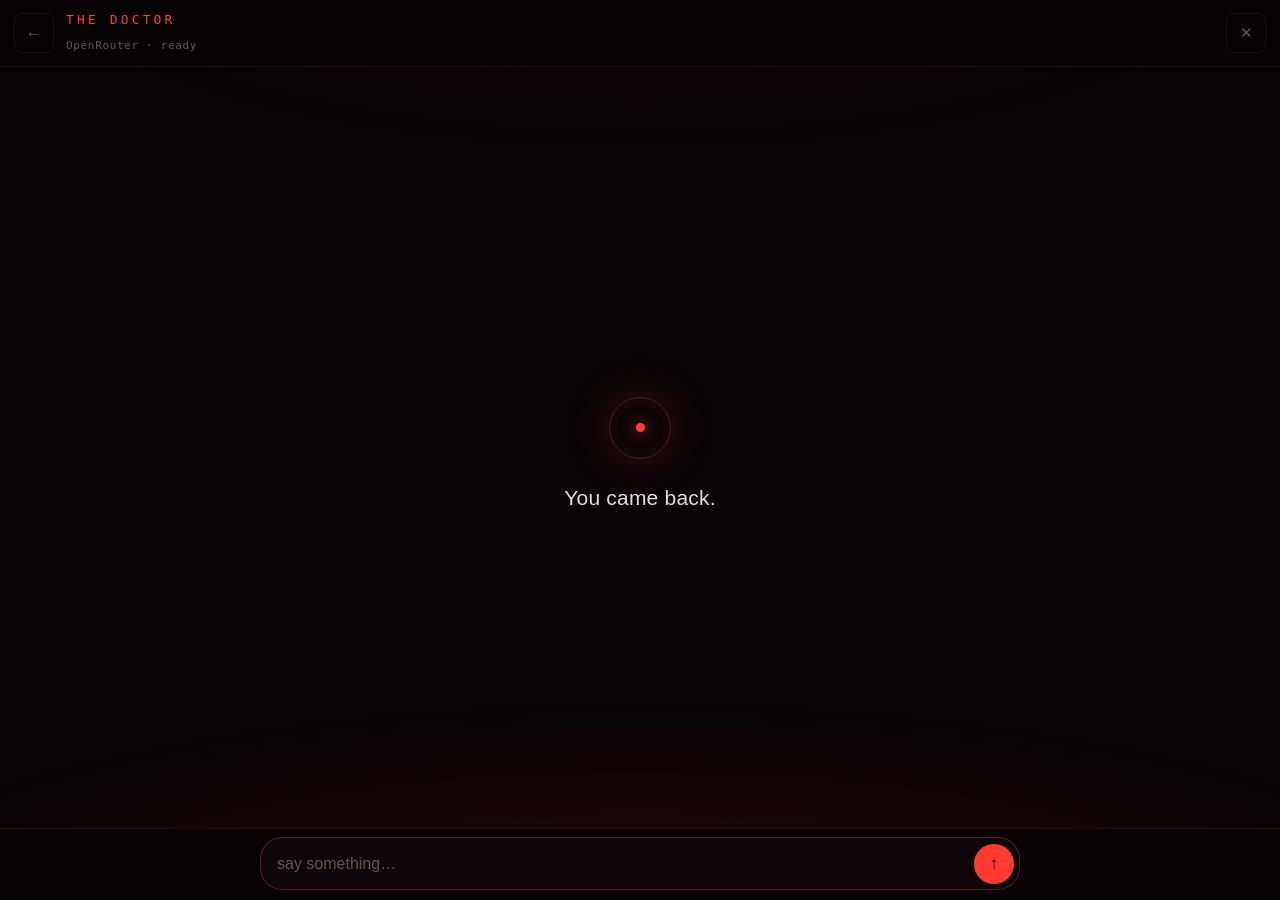
==== commit ade30193: "Make the failure readable: show the provider's actual error, add a connection panel Two blind fixes " ====
--- a/ai/index.html
+++ b/ai/index.html
@@ -28,7 +28,7 @@
     <a class="back" href="../" aria-label="Back">←</a>
     <div class="who">
       <div class="who__name">The Doctor</div>
-      <div class="who__sub" id="status">connecting</div>
+      <button class="who__sub" id="status" type="button" title="Connection check">connecting</button>
     </div>
     <div class="bar__end">
       <button class="icon" id="clear" type="button" aria-label="End the session" title="End the session">✕</button>
@@ -48,6 +48,29 @@
     </div>
   </div>
 
+  <!-- Connection panel: what each provider actually returned. -->
+  <div class="diag" id="diag" hidden>
+    <div class="diag__box">
+      <header class="diag__bar">
+        <span class="diag__title">CONNECTION</span>
+        <button class="icon" id="diagClose" type="button" aria-label="Close">✕</button>
+      </header>
+
+      <p class="diag__keys" id="diagKeys"></p>
+
+      <label class="diag__label" for="diagKey">Gemini key (stays on this device)</label>
+      <div class="diag__field">
+        <input id="diagKey" type="password" autocomplete="off" spellcheck="false"
+               placeholder="AIza…">
+        <button class="diag__btn" id="diagSave" type="button">Save</button>
+      </div>
+      <p class="diag__hint">Get one free at aistudio.google.com/apikey</p>
+
+      <button class="diag__btn diag__btn--wide" id="diagRun" type="button">Run check</button>
+      <ul class="diag__list" id="diagList"></ul>
+    </div>
+  </div>
+
   <script type="module" src="assets/js/main.js"></script>
 </body>
 </html>
--- a/ai/assets/css/ai.css
+++ b/ai/assets/css/ai.css
@@ -250,24 +250,8 @@
 .intro__line {
   font-size: 21px;
   color: var(--bone);
-  margin-bottom: 26px;
   letter-spacing: 0.01em;
 }
-
-.intro__prompts { display: flex; flex-wrap: wrap; gap: 8px; justify-content: center; }
-
-.seed {
-  font-family: inherit;
-  font-size: 14px;
-  padding: 9px 14px;
-  min-height: 40px;
-  color: var(--dim);
-  background: var(--panel);
-  border: 1px solid var(--line);
-  border-radius: 999px;
-  cursor: pointer;
-}
-.seed:active { border-color: var(--line-2); color: var(--bone); }
 
 /* ---------------------------------------------------------------- composer */
 
@@ -334,3 +318,140 @@
 @media (prefers-reduced-motion: reduce) {
   *, *::before { animation: none !important; transition: none !important; }
 }
+
+/* ------------------------------------------------------- connection panel */
+
+.sys--bad { color: var(--red); max-width: 46ch; }
+
+.sys-action {
+  align-self: center;
+  background: none;
+  border: 1px solid var(--line-2);
+  border-radius: 999px;
+  color: var(--red);
+  font-family: var(--mono);
+  font-size: 11px;
+  padding: 7px 14px;
+  min-height: 36px;
+  cursor: pointer;
+}
+
+button.who__sub {
+  background: none;
+  border: 0;
+  padding: 0;
+  text-align: left;
+  cursor: pointer;
+  text-decoration: underline dotted rgba(255, 90, 80, 0.4);
+  text-underline-offset: 3px;
+}
+
+.diag {
+  position: fixed;
+  inset: 0;
+  z-index: 50;
+  display: grid;
+  place-items: end center;
+  background: rgba(3, 1, 2, 0.78);
+  backdrop-filter: blur(6px);
+  -webkit-backdrop-filter: blur(6px);
+}
+
+.diag__box {
+  width: min(520px, 100%);
+  max-height: 88dvh;
+  overflow-y: auto;
+  background: var(--bg-2);
+  border: 1px solid var(--line-2);
+  border-radius: 18px 18px 0 0;
+  padding: 16px 16px max(16px, env(safe-area-inset-bottom));
+  animation: rise 0.24s cubic-bezier(0.16, 1, 0.3, 1);
+}
+
+@media (min-width: 721px) {
+  .diag { place-items: center; }
+  .diag__box { border-radius: 18px; }
+}
+
+.diag__bar { display: flex; align-items: center; gap: 12px; margin-bottom: 12px; }
+
+.diag__title {
+  font-family: var(--mono);
+  font-size: 12px;
+  letter-spacing: 0.24em;
+  color: var(--red);
+}
+
+.diag__bar .icon { margin-left: auto; }
+
+.diag__keys {
+  font-family: var(--mono);
+  font-size: 10.5px;
+  color: var(--mute);
+  margin-bottom: 16px;
+  line-height: 1.7;
+}
+
+.diag__label {
+  display: block;
+  font-family: var(--mono);
+  font-size: 10.5px;
+  color: var(--mute);
+  margin-bottom: 6px;
+  letter-spacing: 0.06em;
+}
+
+.diag__field { display: flex; gap: 8px; }
+
+#diagKey {
+  flex: 1;
+  min-width: 0;
+  background: var(--panel);
+  border: 1px solid var(--line);
+  border-radius: 10px;
+  color: var(--bone);
+  font-family: var(--mono);
+  font-size: 16px;
+  padding: 11px 13px;
+}
+#diagKey:focus { outline: none; border-color: var(--line-2); }
+
+.diag__btn {
+  background: var(--red);
+  color: #1a0605;
+  border: 0;
+  border-radius: 10px;
+  font-family: var(--mono);
+  font-size: 12px;
+  font-weight: 700;
+  padding: 11px 16px;
+  min-height: 44px;
+  cursor: pointer;
+}
+.diag__btn:disabled { opacity: 0.5; }
+.diag__btn--wide { width: 100%; margin-top: 14px; }
+
+.diag__hint {
+  font-family: var(--mono);
+  font-size: 10.5px;
+  color: var(--mute);
+  margin-top: 7px;
+}
+
+.diag__list { list-style: none; margin-top: 14px; display: grid; gap: 7px; }
+
+.diag__row {
+  border: 1px solid var(--line);
+  border-left-width: 3px;
+  border-radius: 8px;
+  padding: 9px 12px;
+  font-family: var(--mono);
+  font-size: 11px;
+  line-height: 1.6;
+}
+.diag__row.is-ok { border-left-color: #5fbf7a; }
+.diag__row.is-bad { border-left-color: var(--red); }
+
+.diag__head { color: var(--bone); }
+.diag__model { color: var(--mute); font-size: 10px; overflow-wrap: anywhere; }
+.diag__note { color: var(--dim); overflow-wrap: anywhere; margin-top: 3px; }
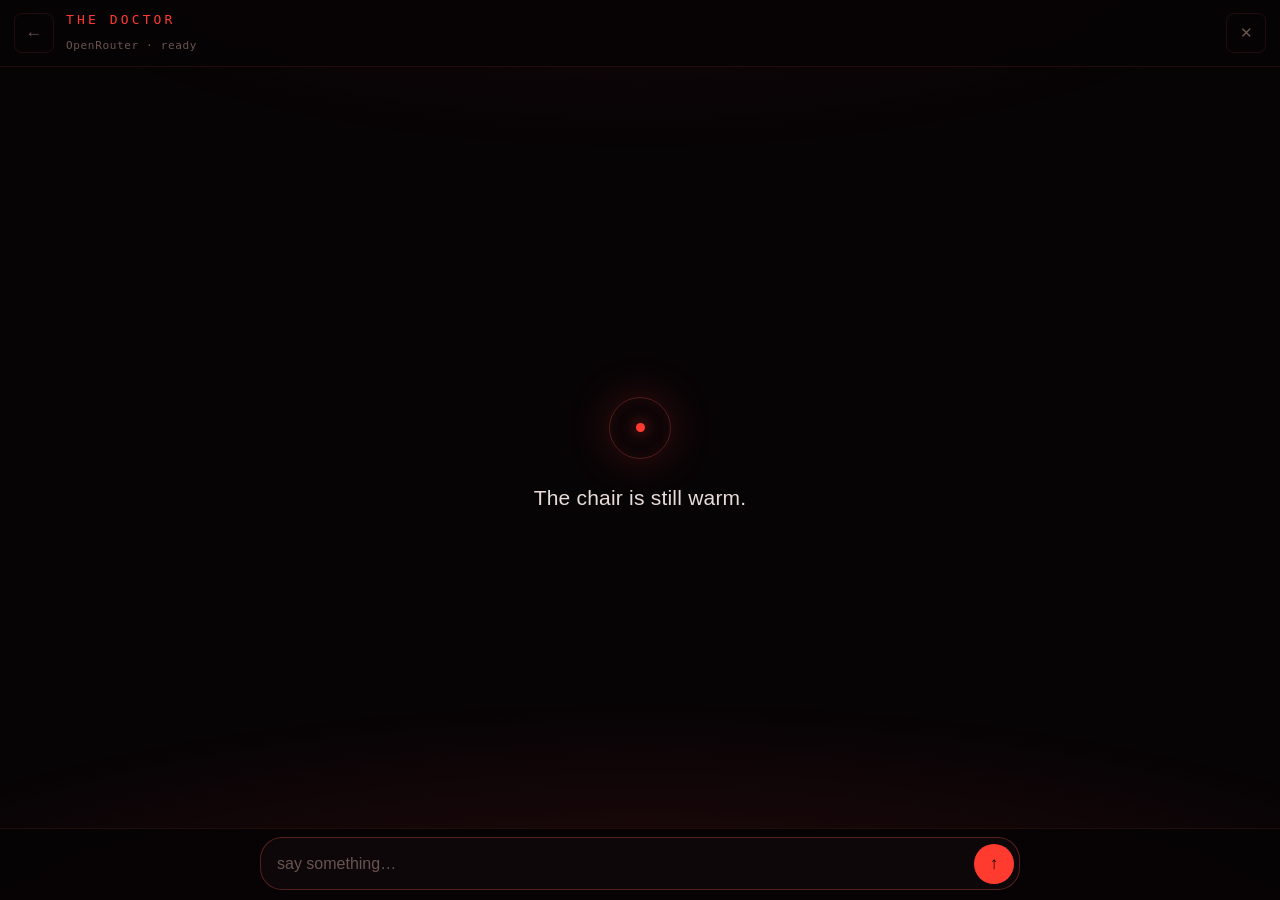
==== commit d179cf03: "Repair free-model selection from the live catalogue; drop the key prompt The real error, once it rea" ====
--- a/ai/index.html
+++ b/ai/index.html
@@ -58,14 +58,6 @@
 
       <p class="diag__keys" id="diagKeys"></p>
 
-      <label class="diag__label" for="diagKey">Gemini key (stays on this device)</label>
-      <div class="diag__field">
-        <input id="diagKey" type="password" autocomplete="off" spellcheck="false"
-               placeholder="AIza…">
-        <button class="diag__btn" id="diagSave" type="button">Save</button>
-      </div>
-      <p class="diag__hint">Get one free at aistudio.google.com/apikey</p>
-
       <button class="diag__btn diag__btn--wide" id="diagRun" type="button">Run check</button>
       <ul class="diag__list" id="diagList"></ul>
     </div>
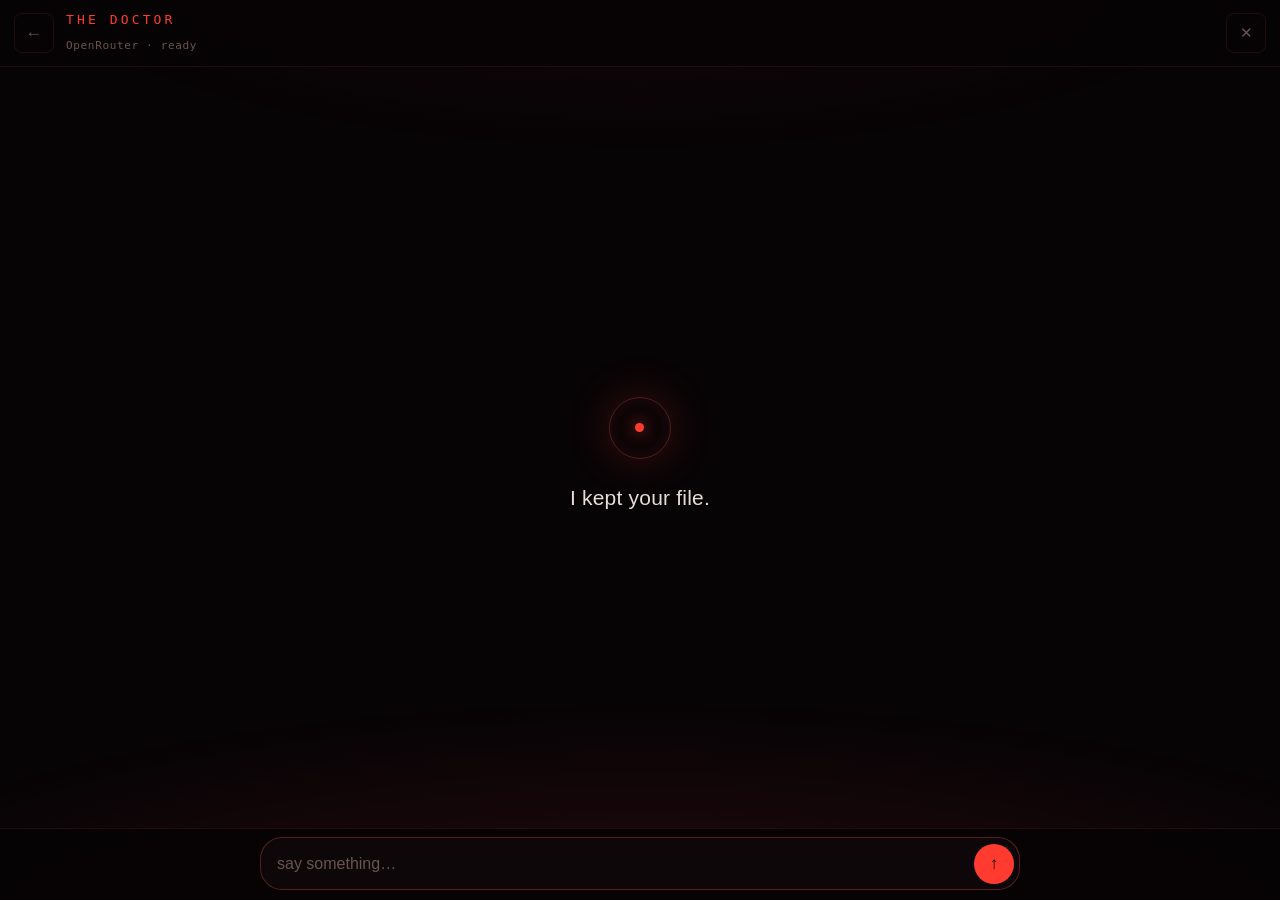
==== commit e936b65a: "Detect a wrong-shaped API key instead of reporting an opaque 401 The Gemini slot was filled with a v" ====
--- a/ai/index.html
+++ b/ai/index.html
@@ -57,6 +57,7 @@
       </header>
 
       <p class="diag__keys" id="diagKeys"></p>
+      <div id="diagWarn" hidden></div>
 
       <button class="diag__btn diag__btn--wide" id="diagRun" type="button">Run check</button>
       <ul class="diag__list" id="diagList"></ul>
--- a/ai/assets/css/ai.css
+++ b/ai/assets/css/ai.css
@@ -455,3 +455,16 @@
 .diag__head { color: var(--bone); }
 .diag__model { color: var(--mute); font-size: 10px; overflow-wrap: anywhere; }
 .diag__note { color: var(--dim); overflow-wrap: anywhere; margin-top: 3px; }
+
+.diag__warn {
+  border: 1px solid var(--line-2);
+  border-left-width: 3px;
+  border-radius: 8px;
+  padding: 10px 12px;
+  margin-bottom: 14px;
+  font-family: var(--mono);
+  font-size: 11px;
+  line-height: 1.65;
+  color: var(--red);
+  background: rgba(255, 59, 48, 0.07);
+}
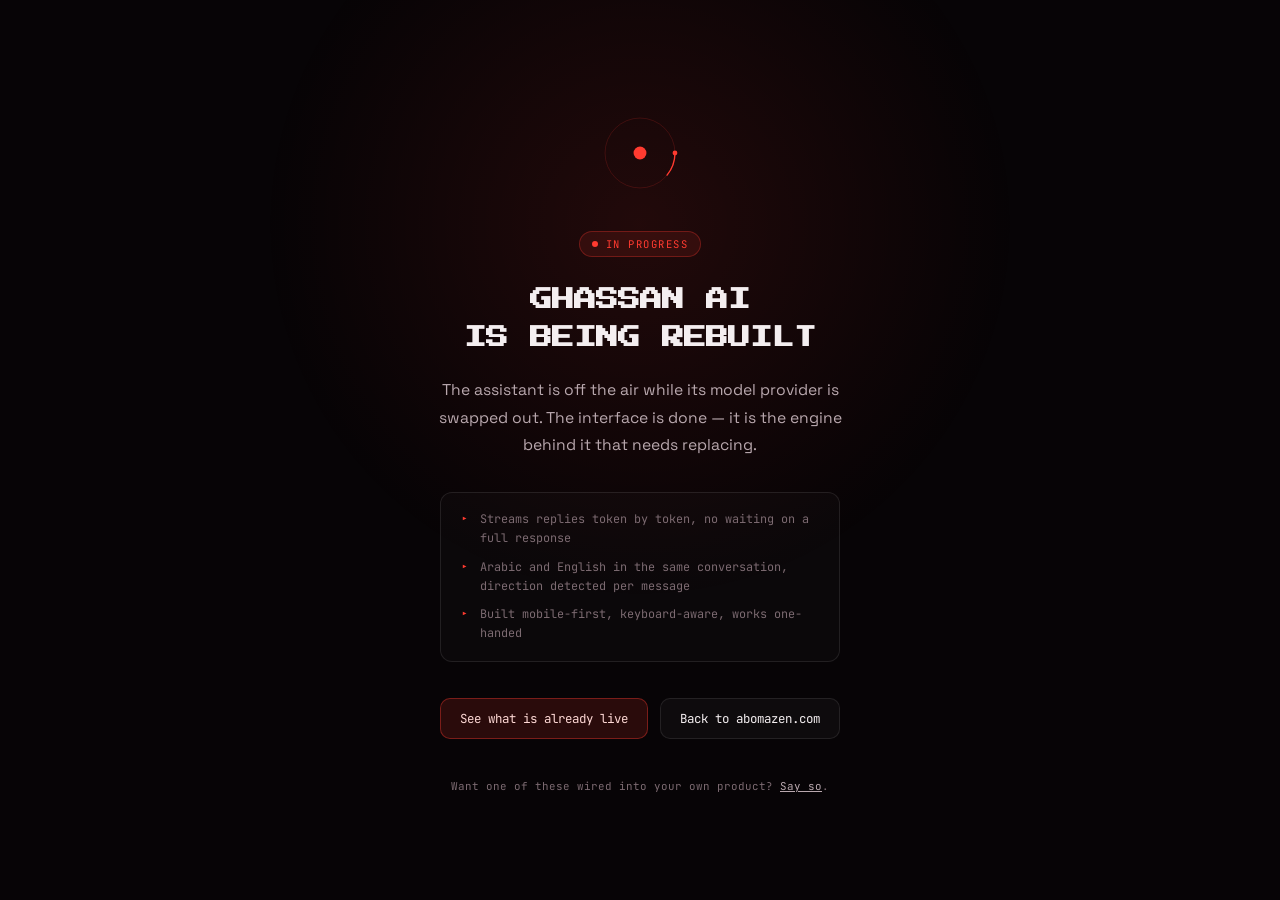
==== commit 1544605c: "Reposition the site as a capability showcase; park the AI page The homepage read as a hobby playgrou" ====
--- a/ai/index.html
+++ b/ai/index.html
@@ -2,68 +2,245 @@
 <html lang="en">
 <head>
   <meta charset="UTF-8">
-  <meta name="viewport" content="width=device-width, initial-scale=1, viewport-fit=cover, maximum-scale=5">
-  <title>The Doctor</title>
-
-  <meta name="description" content="A therapist with no bedside manner. Speaks English and Arabic.">
+  <meta name="viewport" content="width=device-width, initial-scale=1, viewport-fit=cover">
+  <title>Ghassan AI — in progress</title>
+
+  <meta name="description" content="A bilingual streaming chat assistant, Arabic and English. Currently being rebuilt on a new provider.">
   <meta name="theme-color" content="#070406">
   <meta name="color-scheme" content="dark">
+  <meta name="robots" content="noindex">
 
   <meta property="og:type" content="website">
-  <meta property="og:title" content="The Doctor">
-  <meta property="og:description" content="Sit down. — طبيب بلا لطف.">
+  <meta property="og:title" content="Ghassan AI — in progress">
+  <meta property="og:description" content="Bilingual streaming assistant. Back shortly.">
   <meta property="og:url" content="https://abomazen.com/ai/">
 
-  <!-- Warm the TLS handshake to the model host before the first message. -->
-  <link rel="preconnect" href="https://generativelanguage.googleapis.com" crossorigin>
-  <link rel="dns-prefetch" href="https://generativelanguage.googleapis.com">
-
   <link rel="icon" href="data:image/svg+xml,<svg xmlns='http://www.w3.org/2000/svg' viewBox='0 0 32 32'><rect width='32' height='32' fill='%23070406'/><circle cx='16' cy='16' r='10' fill='none' stroke='%23ff3b30' stroke-width='1.5'/><circle cx='16' cy='16' r='3' fill='%23ff3b30'/></svg>">
 
-  <link rel="stylesheet" href="assets/css/ai.css">
+  <link rel="preconnect" href="https://fonts.googleapis.com">
+  <link rel="preconnect" href="https://fonts.gstatic.com" crossorigin>
+  <link href="https://fonts.googleapis.com/css2?family=Press+Start+2P&family=Space+Grotesk:wght@300..600&family=JetBrains+Mono:wght@400;600&display=swap" rel="stylesheet">
+
+  <!--
+    The chat itself (persona, streaming providers, RTL handling) still lives in
+    ai/assets/ and in git history — this page replaces the entrance while the
+    model provider is swapped out, so nobody lands on a dead endpoint.
+  -->
+  <style>
+    :root {
+      --accent: #ff3b30;
+      --bg: #070406;
+      --text: #f4eef0;
+      --dim: #b9a8ae;
+      --muted: #7c6a71;
+      --line: rgba(255, 255, 255, 0.09);
+    }
+
+    * { margin: 0; padding: 0; box-sizing: border-box; }
+
+    body {
+      min-height: 100dvh;
+      display: grid;
+      place-items: center;
+      padding: 2rem 1rem calc(2rem + env(safe-area-inset-bottom));
+      background: var(--bg);
+      color: var(--text);
+      font-family: 'Space Grotesk', -apple-system, BlinkMacSystemFont, sans-serif;
+      -webkit-font-smoothing: antialiased;
+      overflow-x: hidden;
+    }
+
+    /* A single soft bloom behind the mark, so the page is not a flat rectangle. */
+    body::before {
+      content: '';
+      position: fixed;
+      inset: -20vmax;
+      background: radial-gradient(42vmax 42vmax at 50% 34%, rgba(255, 59, 48, 0.11), transparent 70%);
+      pointer-events: none;
+    }
+
+    .panel {
+      position: relative;
+      width: min(540px, 100%);
+      text-align: center;
+    }
+
+    .ring {
+      width: 92px;
+      height: 92px;
+      margin: 0 auto 2rem;
+      display: grid;
+      place-items: center;
+    }
+
+    .ring svg { width: 100%; height: 100%; overflow: visible; }
+
+    .ring__orbit {
+      transform-origin: 50% 50%;
+      animation: spin 9s linear infinite;
+    }
+
+    .ring__core { animation: breathe 3.4s ease-in-out infinite; transform-origin: 50% 50%; }
+
+    @keyframes spin { to { transform: rotate(360deg); } }
+    @keyframes breathe {
+      0%, 100% { opacity: 0.45; transform: scale(0.88); }
+      50%      { opacity: 1;    transform: scale(1.1); }
+    }
+
+    .tag {
+      display: inline-flex;
+      align-items: center;
+      gap: 8px;
+      padding: 5px 12px;
+      margin-bottom: 1.5rem;
+      border: 1px solid rgba(255, 59, 48, 0.3);
+      border-radius: 999px;
+      background: rgba(255, 59, 48, 0.1);
+      font-family: 'JetBrains Mono', monospace;
+      font-size: 0.66rem;
+      letter-spacing: 0.14em;
+      text-transform: uppercase;
+      color: var(--accent);
+    }
+
+    .tag::before {
+      content: '';
+      width: 6px;
+      height: 6px;
+      border-radius: 50%;
+      background: var(--accent);
+      animation: breathe 2s ease-in-out infinite;
+    }
+
+    h1 {
+      font-family: 'Press Start 2P', monospace;
+      font-size: clamp(0.95rem, 4.4vw, 1.4rem);
+      line-height: 1.7;
+      margin-bottom: 1.25rem;
+    }
+
+    .lede {
+      font-size: 0.98rem;
+      line-height: 1.75;
+      color: var(--dim);
+      max-width: 44ch;
+      margin: 0 auto 2rem;
+    }
+
+    .specs {
+      display: grid;
+      gap: 0.6rem;
+      margin: 0 auto 2.25rem;
+      padding: 1.1rem 1.25rem;
+      max-width: 400px;
+      border: 1px solid var(--line);
+      border-radius: 12px;
+      background: rgba(255, 255, 255, 0.02);
+      text-align: left;
+    }
+
+    .specs li {
+      list-style: none;
+      position: relative;
+      padding-left: 1.2rem;
+      font-family: 'JetBrains Mono', monospace;
+      font-size: 0.74rem;
+      line-height: 1.6;
+      color: var(--muted);
+    }
+
+    .specs li::before {
+      content: '▸';
+      position: absolute;
+      left: 0;
+      color: var(--accent);
+    }
+
+    .actions {
+      display: flex;
+      flex-wrap: wrap;
+      gap: 0.75rem;
+      justify-content: center;
+    }
+
+    .btn {
+      display: inline-flex;
+      align-items: center;
+      padding: 0.7rem 1.2rem;
+      border: 1px solid var(--line);
+      border-radius: 10px;
+      background: rgba(255, 255, 255, 0.03);
+      color: var(--text);
+      font-family: 'JetBrains Mono', monospace;
+      font-size: 0.78rem;
+      text-decoration: none;
+      transition: border-color 0.18s, transform 0.18s, background 0.18s;
+    }
+
+    .btn:hover {
+      border-color: rgba(255, 59, 48, 0.45);
+      transform: translateY(-2px);
+    }
+
+    .btn--primary {
+      background: rgba(255, 59, 48, 0.14);
+      border-color: rgba(255, 59, 48, 0.38);
+      color: #ffd9d6;
+    }
+
+    .foot {
+      margin-top: 2.5rem;
+      font-family: 'JetBrains Mono', monospace;
+      font-size: 0.68rem;
+      color: var(--muted);
+    }
+
+    .foot a { color: var(--dim); }
+
+    @media (prefers-reduced-motion: reduce) {
+      .ring__orbit, .ring__core, .tag::before { animation: none; }
+    }
+  </style>
 </head>
 <body>
-
-  <header class="bar">
-    <a class="back" href="../" aria-label="Back">←</a>
-    <div class="who">
-      <div class="who__name">The Doctor</div>
-      <button class="who__sub" id="status" type="button" title="Connection check">connecting</button>
+  <main class="panel">
+    <div class="ring" aria-hidden="true">
+      <svg viewBox="0 0 100 100">
+        <circle cx="50" cy="50" r="38" fill="none" stroke="rgba(255,59,48,.18)" stroke-width="1"/>
+        <g class="ring__orbit">
+          <circle cx="50" cy="50" r="38" fill="none" stroke="#ff3b30" stroke-width="1.5"
+                  stroke-linecap="round" stroke-dasharray="26 213"/>
+          <circle cx="88" cy="50" r="2.6" fill="#ff3b30"/>
+        </g>
+        <circle class="ring__core" cx="50" cy="50" r="7" fill="#ff3b30"/>
+      </svg>
     </div>
-    <div class="bar__end">
-      <button class="icon" id="clear" type="button" aria-label="End the session" title="End the session">✕</button>
+
+    <span class="tag">In progress</span>
+
+    <h1>GHASSAN AI<br>IS BEING REBUILT</h1>
+
+    <p class="lede">
+      The assistant is off the air while its model provider is swapped out.
+      The interface is done — it is the engine behind it that needs replacing.
+    </p>
+
+    <ul class="specs">
+      <li>Streams replies token by token, no waiting on a full response</li>
+      <li>Arabic and English in the same conversation, direction detected per message</li>
+      <li>Built mobile-first, keyboard-aware, works one-handed</li>
+    </ul>
+
+    <div class="actions">
+      <a class="btn btn--primary" href="../#work">See what is already live</a>
+      <a class="btn" href="../">Back to abomazen.com</a>
     </div>
-  </header>
-
-  <main class="stream" id="stream" aria-live="polite" aria-label="Session"></main>
-
-  <div class="composer">
-    <div class="dock">
-      <label class="sr-only" for="input">Message</label>
-      <textarea id="input" rows="1" dir="auto" enterkeyhint="send"
-                placeholder="say something…" autocomplete="off"
-                autocapitalize="sentences" maxlength="2000"></textarea>
-      <button class="push" id="send" type="button" aria-label="Send">↑</button>
-      <button class="push push--stop" id="stop" type="button" aria-label="Stop" hidden>■</button>
-    </div>
-  </div>
-
-  <!-- Connection panel: what each provider actually returned. -->
-  <div class="diag" id="diag" hidden>
-    <div class="diag__box">
-      <header class="diag__bar">
-        <span class="diag__title">CONNECTION</span>
-        <button class="icon" id="diagClose" type="button" aria-label="Close">✕</button>
-      </header>
-
-      <p class="diag__keys" id="diagKeys"></p>
-      <div id="diagWarn" hidden></div>
-
-      <button class="diag__btn diag__btn--wide" id="diagRun" type="button">Run check</button>
-      <ul class="diag__list" id="diagList"></ul>
-    </div>
-  </div>
-
-  <script type="module" src="assets/js/main.js"></script>
+
+    <p class="foot">
+      Want one of these wired into your own product?
+      <a href="../#contact">Say so</a>.
+    </p>
+  </main>
 </body>
 </html>
